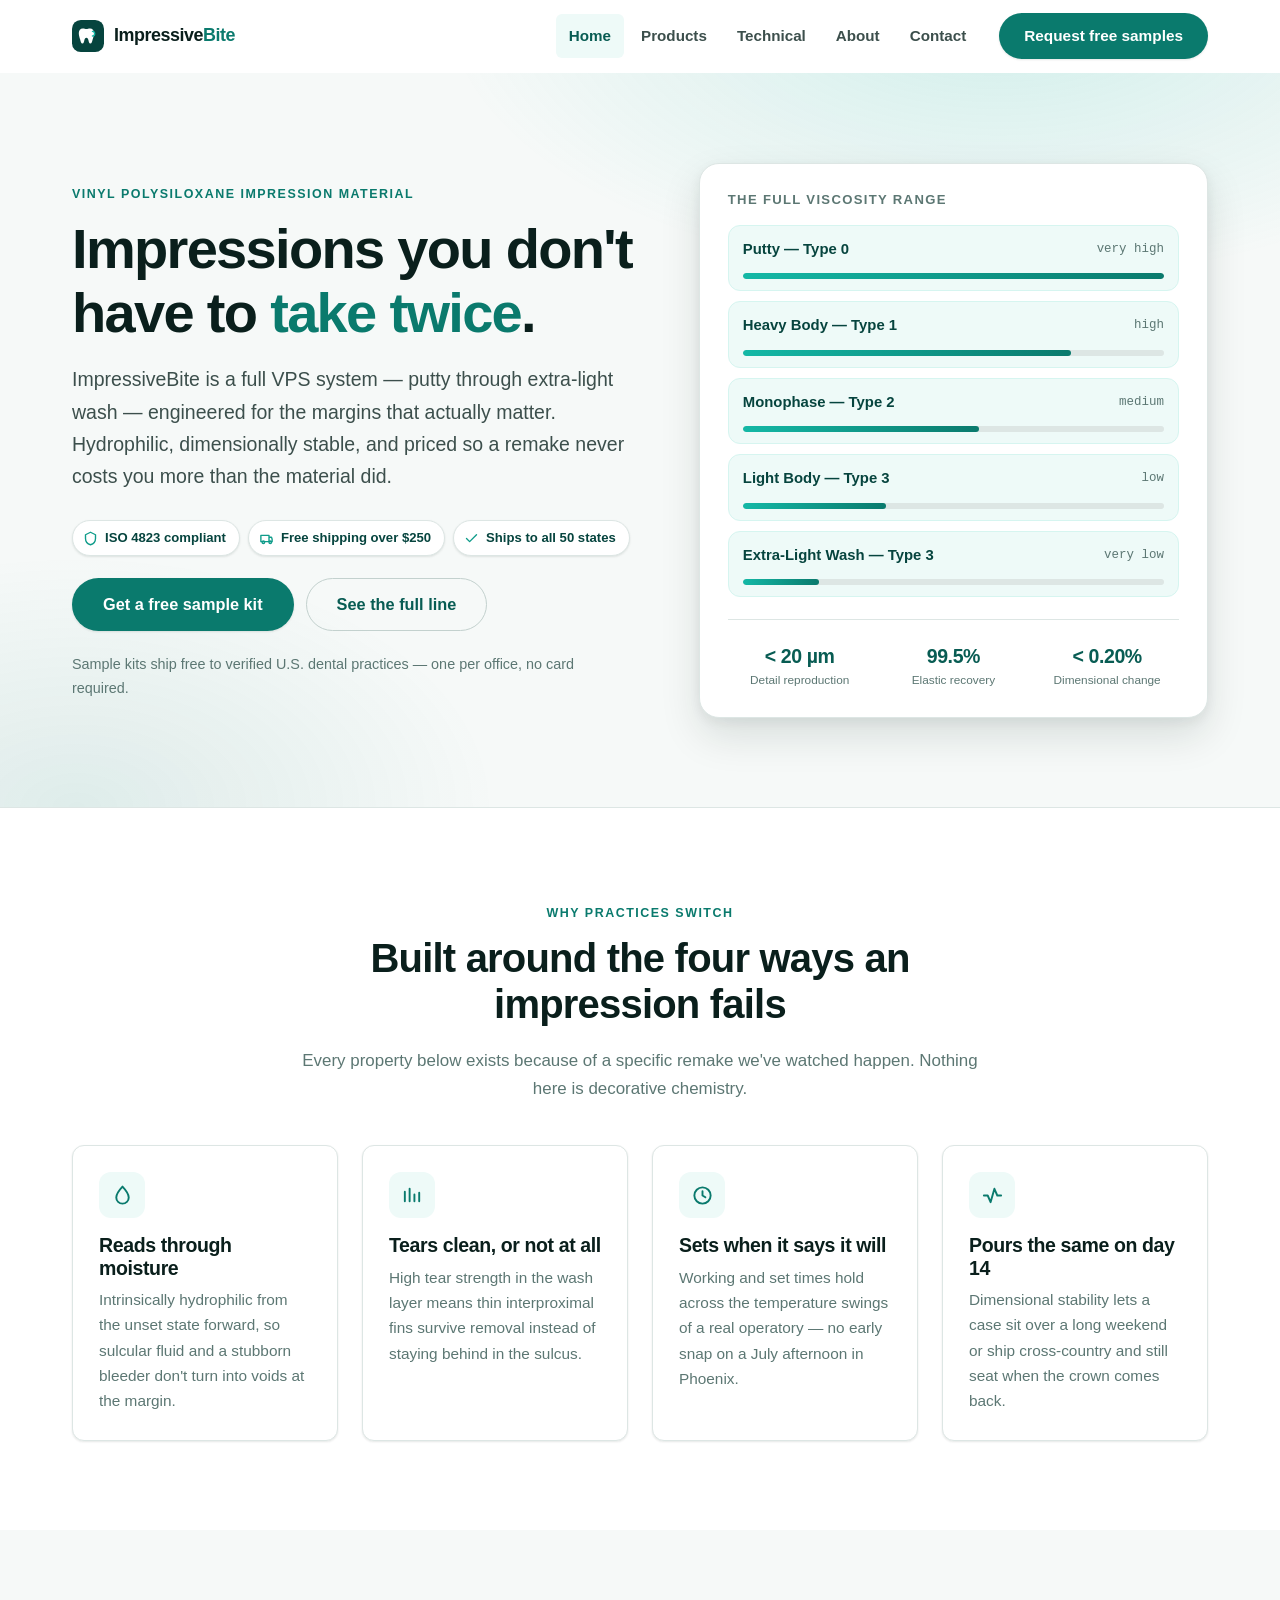
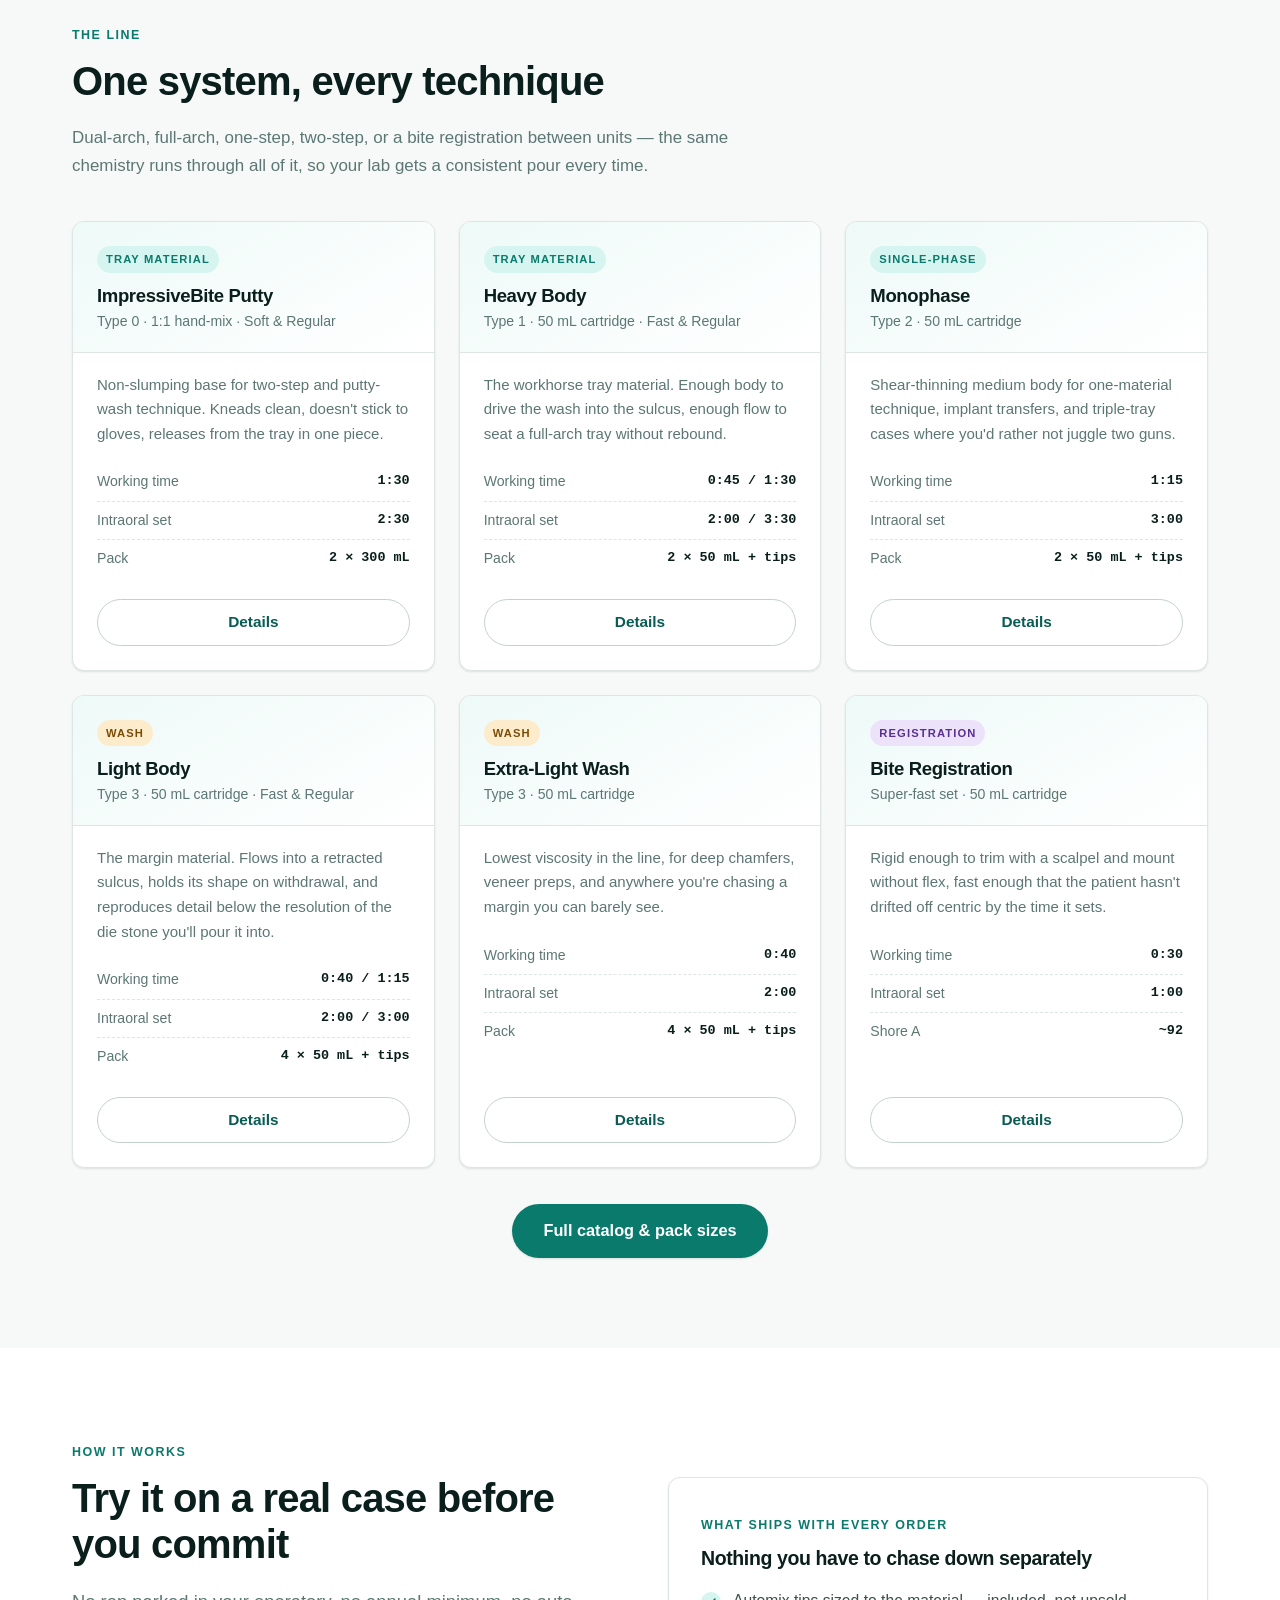
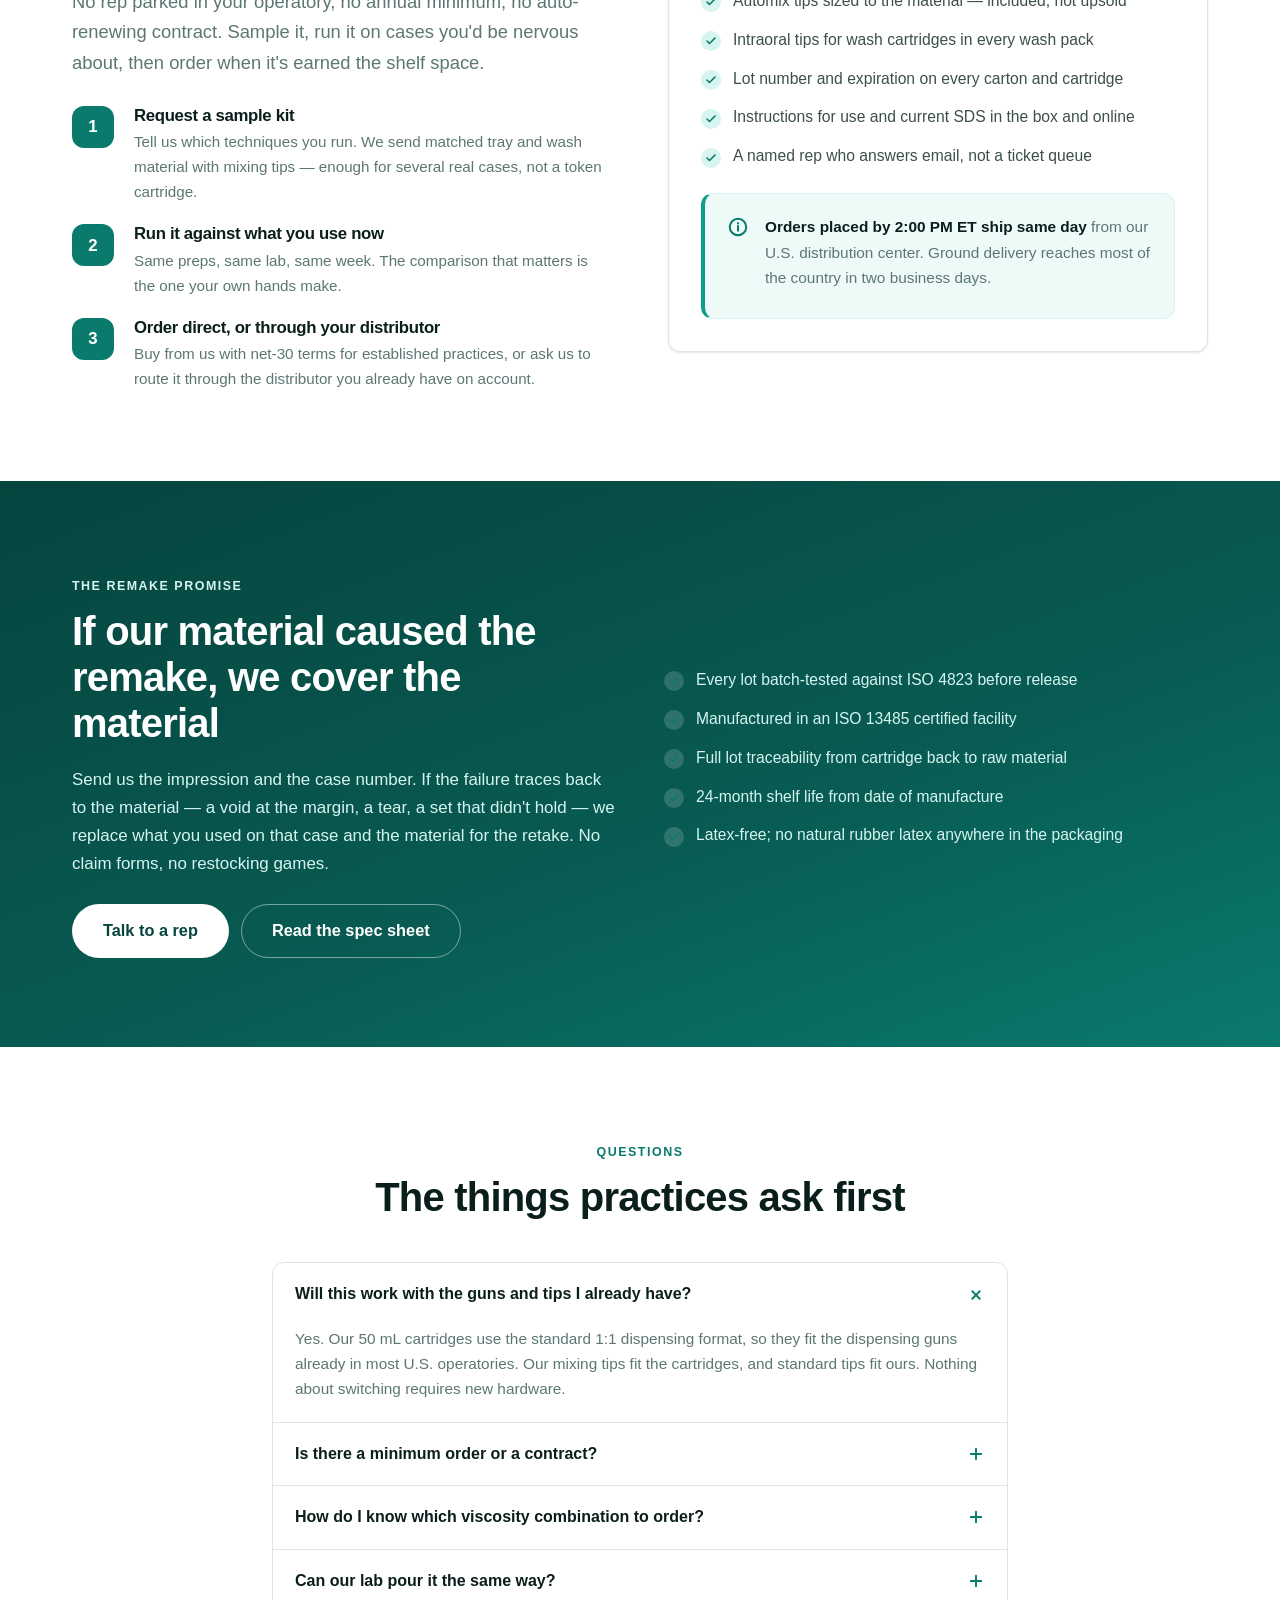
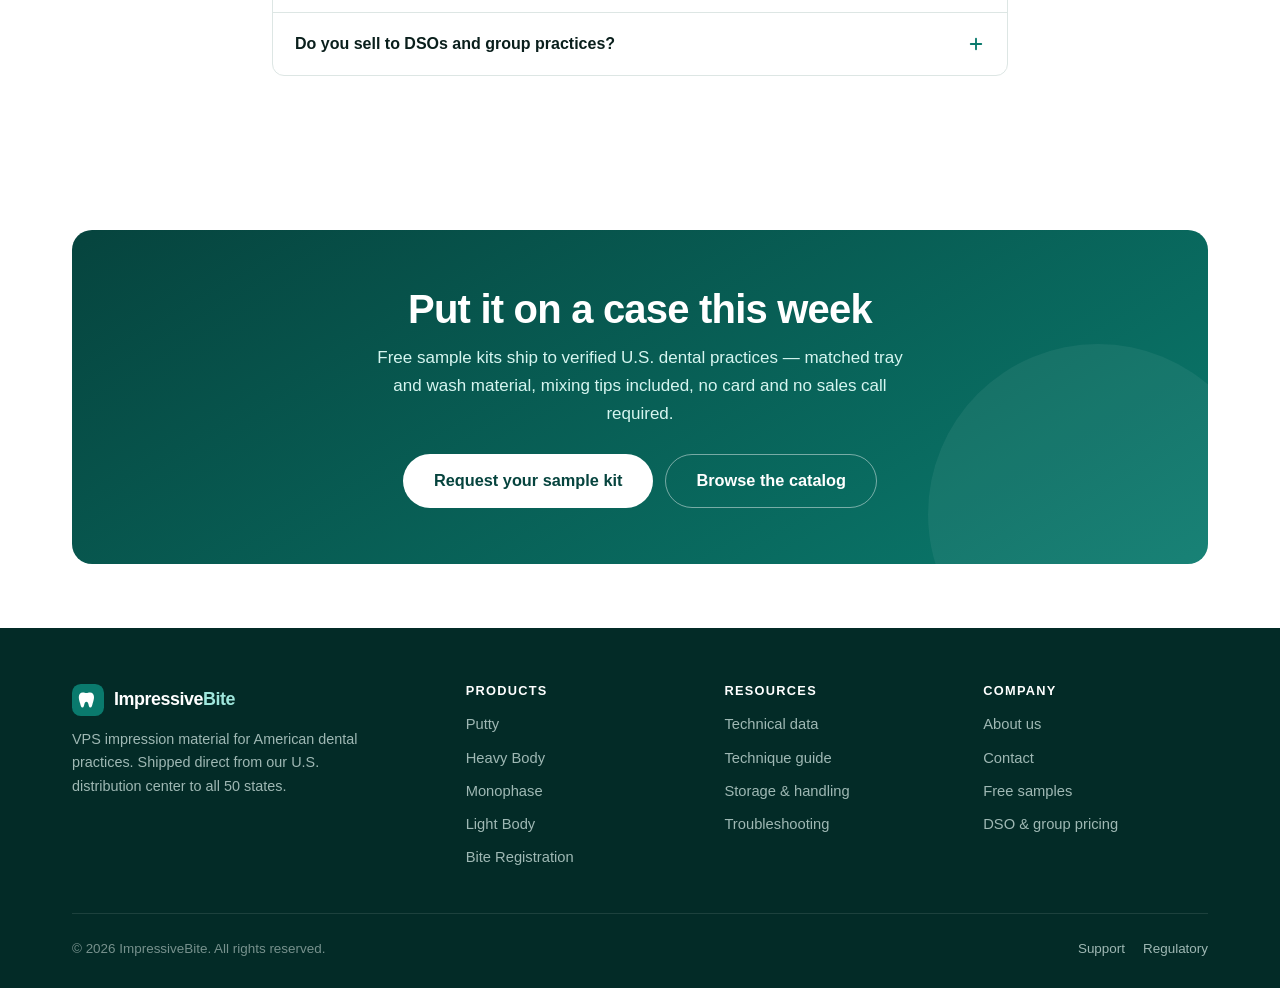
==== index.html @ f0dda269 "Build impressivebite.com marketing site Static, dependency-free site for a VPS dental impression mat" ====
<!DOCTYPE html>
<html lang="en">
<head>
<meta charset="utf-8">
<meta name="viewport" content="width=device-width, initial-scale=1">
<title>ImpressiveBite — VPS Impression Material for American Dental Practices</title>
<meta name="description" content="Vinyl polysiloxane impression material built for chairside reality: crisp margins, clean tears, predictable set times. Shipped direct to dental practices across all 50 states.">
<link rel="canonical" href="https://impressivebite.com/">
<meta property="og:type" content="website">
<meta property="og:title" content="ImpressiveBite — VPS Impression Material for American Dental Practices">
<meta property="og:description" content="Crisp margins, clean tears, predictable set times. VPS impression material shipped direct to practices across all 50 states.">
<meta property="og:url" content="https://impressivebite.com/">
<meta name="theme-color" content="#06443e">
<link rel="icon" href="assets/img/favicon.svg" type="image/svg+xml">
<script>document.documentElement.classList.add("js");</script>
<link rel="stylesheet" href="assets/css/site.css">
<script defer src="assets/js/site.js"></script>
</head>
<body>
<a class="skip-link" href="#main">Skip to content</a>

<header class="site-header">
  <div class="wrap">
    <a class="brand" href="index.html">
      <svg viewBox="0 0 40 40" aria-hidden="true" focusable="false">
        <rect width="40" height="40" rx="11" fill="#06443e"/>
        <path d="M13.4 10.5c-2.9 0-4.9 2.3-4.9 5.6 0 3 .8 5.3 1.7 8.2.7 2.3 1 5.2 2.9 5.2 1.7 0 1.9-2.4 2.4-4.4.4-1.6.9-2.9 2.5-2.9s2.1 1.3 2.5 2.9c.5 2 .7 4.4 2.4 4.4 1.9 0 2.2-2.9 2.9-5.2.9-2.9 1.7-5.2 1.7-8.2 0-3.3-2-5.6-4.9-5.6-2 0-3.2.9-4.6.9s-2.6-.9-4.6-.9z" fill="#fff"/>
        <path d="M25.5 14.2c1.6 0 2.9 1.3 2.9 2.9s-1.3 2.9-2.9 2.9" stroke="#14b8a6" stroke-width="1.6" fill="none" stroke-linecap="round"/>
      </svg>
      <span>Impressive<em>Bite</em></span>
    </a>

    <button class="nav-toggle" type="button" aria-expanded="false" aria-controls="primary-nav" aria-label="Toggle navigation">
      <svg class="icon-open" viewBox="0 0 24 24" fill="none" stroke="currentColor" stroke-width="2" stroke-linecap="round" aria-hidden="true"><path d="M4 7h16M4 12h16M4 17h16"/></svg>
      <svg class="icon-close" viewBox="0 0 24 24" fill="none" stroke="currentColor" stroke-width="2" stroke-linecap="round" aria-hidden="true"><path d="M6 6l12 12M18 6L6 18"/></svg>
    </button>

    <nav class="nav" id="primary-nav" aria-label="Primary">
      <a href="index.html" aria-current="page">Home</a>
      <a href="products.html">Products</a>
      <a href="technical.html">Technical</a>
      <a href="about.html">About</a>
      <a href="contact.html">Contact</a>
      <a class="btn btn--primary" href="contact.html">Request free samples</a>
    </nav>

    <a class="btn btn--primary header-cta" href="contact.html">Request free samples</a>
  </div>
</header>

<main id="main">

  <!-- ================= Hero ================= -->
  <section class="hero">
    <div class="wrap hero__grid">
      <div>
        <span class="eyebrow">Vinyl polysiloxane impression material</span>
        <h1>Impressions you don't have to <span class="accent">take twice</span>.</h1>
        <p class="hero__lede">
          ImpressiveBite is a full VPS system — putty through extra-light wash — engineered for
          the margins that actually matter. Hydrophilic, dimensionally stable, and priced so a
          remake never costs you more than the material did.
        </p>

        <div class="badge-row">
          <span class="badge">
            <svg viewBox="0 0 24 24" fill="none" stroke="currentColor" stroke-width="2.2" stroke-linecap="round" stroke-linejoin="round" aria-hidden="true"><path d="M12 2l8 4v6c0 5-3.4 8.7-8 10-4.6-1.3-8-5-8-10V6z"/></svg>
            ISO 4823 compliant
          </span>
          <span class="badge">
            <svg viewBox="0 0 24 24" fill="none" stroke="currentColor" stroke-width="2.2" stroke-linecap="round" stroke-linejoin="round" aria-hidden="true"><path d="M3 7h13v10H3zM16 10h4l1 3v4h-5z"/><circle cx="7" cy="18" r="2"/><circle cx="18" cy="18" r="2"/></svg>
            Free shipping over $250
          </span>
          <span class="badge">
            <svg viewBox="0 0 24 24" fill="none" stroke="currentColor" stroke-width="2.2" stroke-linecap="round" stroke-linejoin="round" aria-hidden="true"><path d="M20 6L9 17l-5-5"/></svg>
            Ships to all 50 states
          </span>
        </div>

        <div class="btn-row">
          <a class="btn btn--primary btn--lg" href="contact.html">Get a free sample kit</a>
          <a class="btn btn--ghost btn--lg" href="products.html">See the full line</a>
        </div>

        <p class="hero__note">
          Sample kits ship free to verified U.S. dental practices — one per office, no card required.
        </p>
      </div>

      <div class="hero__visual" aria-label="Viscosity range overview">
        <h4>The full viscosity range</h4>
        <div class="visc-scale">
          <div class="visc">
            <span class="visc__name">Putty — Type 0</span>
            <span class="visc__meta">very high</span>
            <span class="visc__bar"><i style="width:100%"></i></span>
          </div>
          <div class="visc">
            <span class="visc__name">Heavy Body — Type 1</span>
            <span class="visc__meta">high</span>
            <span class="visc__bar"><i style="width:78%"></i></span>
          </div>
          <div class="visc">
            <span class="visc__name">Monophase — Type 2</span>
            <span class="visc__meta">medium</span>
            <span class="visc__bar"><i style="width:56%"></i></span>
          </div>
          <div class="visc">
            <span class="visc__name">Light Body — Type 3</span>
            <span class="visc__meta">low</span>
            <span class="visc__bar"><i style="width:34%"></i></span>
          </div>
          <div class="visc">
            <span class="visc__name">Extra-Light Wash — Type 3</span>
            <span class="visc__meta">very low</span>
            <span class="visc__bar"><i style="width:18%"></i></span>
          </div>
        </div>

        <div class="hero-stats">
          <div><b>&lt; 20 µm</b><span>Detail reproduction</span></div>
          <div><b>99.5%</b><span>Elastic recovery</span></div>
          <div><b>&lt; 0.20%</b><span>Dimensional change</span></div>
        </div>
      </div>
    </div>
  </section>

  <!-- ================= Why ================= -->
  <section class="section">
    <div class="wrap">
      <div class="section-head section-head--center">
        <span class="eyebrow">Why practices switch</span>
        <h2>Built around the four ways an impression fails</h2>
        <p>Every property below exists because of a specific remake we've watched happen. Nothing here is decorative chemistry.</p>
      </div>

      <div class="grid grid--4">
        <article class="card card--hover reveal">
          <span class="icon-badge"><svg viewBox="0 0 24 24" fill="none" stroke="currentColor" stroke-width="2" stroke-linecap="round" stroke-linejoin="round" aria-hidden="true"><path d="M12 2.7S5.5 9.6 5.5 14a6.5 6.5 0 0013 0c0-4.4-6.5-11.3-6.5-11.3z"/></svg></span>
          <h3>Reads through moisture</h3>
          <p>Intrinsically hydrophilic from the unset state forward, so sulcular fluid and a stubborn bleeder don't turn into voids at the margin.</p>
        </article>

        <article class="card card--hover reveal">
          <span class="icon-badge"><svg viewBox="0 0 24 24" fill="none" stroke="currentColor" stroke-width="2" stroke-linecap="round" stroke-linejoin="round" aria-hidden="true"><path d="M4 18V8m5 10V5m5 13v-7m5 7V9"/></svg></span>
          <h3>Tears clean, or not at all</h3>
          <p>High tear strength in the wash layer means thin interproximal fins survive removal instead of staying behind in the sulcus.</p>
        </article>

        <article class="card card--hover reveal">
          <span class="icon-badge"><svg viewBox="0 0 24 24" fill="none" stroke="currentColor" stroke-width="2" stroke-linecap="round" stroke-linejoin="round" aria-hidden="true"><circle cx="12" cy="12" r="8.5"/><path d="M12 7.5V12l3 1.8"/></svg></span>
          <h3>Sets when it says it will</h3>
          <p>Working and set times hold across the temperature swings of a real operatory — no early snap on a July afternoon in Phoenix.</p>
        </article>

        <article class="card card--hover reveal">
          <span class="icon-badge"><svg viewBox="0 0 24 24" fill="none" stroke="currentColor" stroke-width="2" stroke-linecap="round" stroke-linejoin="round" aria-hidden="true"><path d="M3 12h4l3 7 4-14 3 7h4"/></svg></span>
          <h3>Pours the same on day 14</h3>
          <p>Dimensional stability lets a case sit over a long weekend or ship cross-country and still seat when the crown comes back.</p>
        </article>
      </div>
    </div>
  </section>

  <!-- ================= Products ================= -->
  <section class="section section--sand">
    <div class="wrap">
      <div class="section-head">
        <span class="eyebrow">The line</span>
        <h2>One system, every technique</h2>
        <p>Dual-arch, full-arch, one-step, two-step, or a bite registration between units — the same chemistry runs through all of it, so your lab gets a consistent pour every time.</p>
      </div>

      <div class="grid grid--3">
        <article class="product reveal">
          <div class="product__top">
            <span class="product__tag">Tray material</span>
            <h3>ImpressiveBite Putty</h3>
            <p class="product__sub">Type 0 · 1:1 hand-mix · Soft &amp; Regular</p>
          </div>
          <div class="product__body">
            <p>Non-slumping base for two-step and putty-wash technique. Kneads clean, doesn't stick to gloves, releases from the tray in one piece.</p>
            <ul class="spec-list">
              <li><span class="k">Working time</span><span class="v">1:30</span></li>
              <li><span class="k">Intraoral set</span><span class="v">2:30</span></li>
              <li><span class="k">Pack</span><span class="v">2 × 300 mL</span></li>
            </ul>
            <div class="product__foot">
              <a class="btn btn--ghost btn--wide" href="products.html#putty">Details</a>
            </div>
          </div>
        </article>

        <article class="product reveal">
          <div class="product__top">
            <span class="product__tag">Tray material</span>
            <h3>Heavy Body</h3>
            <p class="product__sub">Type 1 · 50 mL cartridge · Fast &amp; Regular</p>
          </div>
          <div class="product__body">
            <p>The workhorse tray material. Enough body to drive the wash into the sulcus, enough flow to seat a full-arch tray without rebound.</p>
            <ul class="spec-list">
              <li><span class="k">Working time</span><span class="v">0:45 / 1:30</span></li>
              <li><span class="k">Intraoral set</span><span class="v">2:00 / 3:30</span></li>
              <li><span class="k">Pack</span><span class="v">2 × 50 mL + tips</span></li>
            </ul>
            <div class="product__foot">
              <a class="btn btn--ghost btn--wide" href="products.html#heavy">Details</a>
            </div>
          </div>
        </article>

        <article class="product reveal">
          <div class="product__top">
            <span class="product__tag">Single-phase</span>
            <h3>Monophase</h3>
            <p class="product__sub">Type 2 · 50 mL cartridge</p>
          </div>
          <div class="product__body">
            <p>Shear-thinning medium body for one-material technique, implant transfers, and triple-tray cases where you'd rather not juggle two guns.</p>
            <ul class="spec-list">
              <li><span class="k">Working time</span><span class="v">1:15</span></li>
              <li><span class="k">Intraoral set</span><span class="v">3:00</span></li>
              <li><span class="k">Pack</span><span class="v">2 × 50 mL + tips</span></li>
            </ul>
            <div class="product__foot">
              <a class="btn btn--ghost btn--wide" href="products.html#monophase">Details</a>
            </div>
          </div>
        </article>

        <article class="product reveal">
          <div class="product__top">
            <span class="product__tag product__tag--wash">Wash</span>
            <h3>Light Body</h3>
            <p class="product__sub">Type 3 · 50 mL cartridge · Fast &amp; Regular</p>
          </div>
          <div class="product__body">
            <p>The margin material. Flows into a retracted sulcus, holds its shape on withdrawal, and reproduces detail below the resolution of the die stone you'll pour it into.</p>
            <ul class="spec-list">
              <li><span class="k">Working time</span><span class="v">0:40 / 1:15</span></li>
              <li><span class="k">Intraoral set</span><span class="v">2:00 / 3:00</span></li>
              <li><span class="k">Pack</span><span class="v">4 × 50 mL + tips</span></li>
            </ul>
            <div class="product__foot">
              <a class="btn btn--ghost btn--wide" href="products.html#light">Details</a>
            </div>
          </div>
        </article>

        <article class="product reveal">
          <div class="product__top">
            <span class="product__tag product__tag--wash">Wash</span>
            <h3>Extra-Light Wash</h3>
            <p class="product__sub">Type 3 · 50 mL cartridge</p>
          </div>
          <div class="product__body">
            <p>Lowest viscosity in the line, for deep chamfers, veneer preps, and anywhere you're chasing a margin you can barely see.</p>
            <ul class="spec-list">
              <li><span class="k">Working time</span><span class="v">0:40</span></li>
              <li><span class="k">Intraoral set</span><span class="v">2:00</span></li>
              <li><span class="k">Pack</span><span class="v">4 × 50 mL + tips</span></li>
            </ul>
            <div class="product__foot">
              <a class="btn btn--ghost btn--wide" href="products.html#extra-light">Details</a>
            </div>
          </div>
        </article>

        <article class="product reveal">
          <div class="product__top">
            <span class="product__tag product__tag--bite">Registration</span>
            <h3>Bite Registration</h3>
            <p class="product__sub">Super-fast set · 50 mL cartridge</p>
          </div>
          <div class="product__body">
            <p>Rigid enough to trim with a scalpel and mount without flex, fast enough that the patient hasn't drifted off centric by the time it sets.</p>
            <ul class="spec-list">
              <li><span class="k">Working time</span><span class="v">0:30</span></li>
              <li><span class="k">Intraoral set</span><span class="v">1:00</span></li>
              <li><span class="k">Shore A</span><span class="v">~92</span></li>
            </ul>
            <div class="product__foot">
              <a class="btn btn--ghost btn--wide" href="products.html#bite">Details</a>
            </div>
          </div>
        </article>
      </div>

      <div class="btn-row btn-row--center" style="margin-top:36px">
        <a class="btn btn--primary btn--lg" href="products.html">Full catalog &amp; pack sizes</a>
      </div>
    </div>
  </section>

  <!-- ================= How buying works ================= -->
  <section class="section">
    <div class="wrap">
      <div class="grid grid--2" style="gap:56px;align-items:center">
        <div>
          <span class="eyebrow">How it works</span>
          <h2>Try it on a real case before you commit</h2>
          <p class="lede">No rep parked in your operatory, no annual minimum, no auto-renewing contract. Sample it, run it on cases you'd be nervous about, then order when it's earned the shelf space.</p>

          <div class="steps" style="margin-top:28px">
            <div class="step">
              <h3>Request a sample kit</h3>
              <p>Tell us which techniques you run. We send matched tray and wash material with mixing tips — enough for several real cases, not a token cartridge.</p>
            </div>
            <div class="step">
              <h3>Run it against what you use now</h3>
              <p>Same preps, same lab, same week. The comparison that matters is the one your own hands make.</p>
            </div>
            <div class="step">
              <h3>Order direct, or through your distributor</h3>
              <p>Buy from us with net-30 terms for established practices, or ask us to route it through the distributor you already have on account.</p>
            </div>
          </div>
        </div>

        <div class="card" style="padding:32px">
          <span class="eyebrow">What ships with every order</span>
          <h3 style="margin-bottom:18px">Nothing you have to chase down separately</h3>
          <ul class="checks">
            <li>Automix tips sized to the material — included, not upsold</li>
            <li>Intraoral tips for wash cartridges in every wash pack</li>
            <li>Lot number and expiration on every carton and cartridge</li>
            <li>Instructions for use and current SDS in the box and online</li>
            <li>A named rep who answers email, not a ticket queue</li>
          </ul>
          <div class="callout callout--info" style="margin-top:24px">
            <svg viewBox="0 0 24 24" fill="none" stroke="currentColor" stroke-width="2.2" stroke-linecap="round" aria-hidden="true"><circle cx="12" cy="12" r="9"/><path d="M12 11v5M12 7.6v.6"/></svg>
            <p><strong>Orders placed by 2:00 PM ET ship same day</strong> from our U.S. distribution center. Ground delivery reaches most of the country in two business days.</p>
          </div>
        </div>
      </div>
    </div>
  </section>

  <!-- ================= Guarantee ================= -->
  <section class="section section--teal">
    <div class="wrap">
      <div class="grid grid--2" style="gap:48px;align-items:center">
        <div>
          <span class="eyebrow">The remake promise</span>
          <h2>If our material caused the remake, we cover the material</h2>
          <p style="color:var(--teal-100);font-size:1.06rem">
            Send us the impression and the case number. If the failure traces back to the material —
            a void at the margin, a tear, a set that didn't hold — we replace what you used on that
            case and the material for the retake. No claim forms, no restocking games.
          </p>
          <div class="btn-row" style="margin-top:26px">
            <a class="btn btn--light btn--lg" href="contact.html">Talk to a rep</a>
            <a class="btn btn--outline-light btn--lg" href="technical.html">Read the spec sheet</a>
          </div>
        </div>
        <ul class="checks" style="font-size:1rem">
          <li>Every lot batch-tested against ISO 4823 before release</li>
          <li>Manufactured in an ISO 13485 certified facility</li>
          <li>Full lot traceability from cartridge back to raw material</li>
          <li>24-month shelf life from date of manufacture</li>
          <li>Latex-free; no natural rubber latex anywhere in the packaging</li>
        </ul>
      </div>
    </div>
  </section>

  <!-- ================= FAQ ================= -->
  <section class="section">
    <div class="wrap wrap--narrow">
      <div class="section-head section-head--center">
        <span class="eyebrow">Questions</span>
        <h2>The things practices ask first</h2>
      </div>

      <div class="faq">
        <details open>
          <summary>Will this work with the guns and tips I already have?</summary>
          <div class="faq__body">
            <p>Yes. Our 50 mL cartridges use the standard 1:1 dispensing format, so they fit the dispensing guns already in most U.S. operatories. Our mixing tips fit the cartridges, and standard tips fit ours. Nothing about switching requires new hardware.</p>
          </div>
        </details>
        <details>
          <summary>Is there a minimum order or a contract?</summary>
          <div class="faq__body">
            <p>No minimum and no contract. Order a single pack if that's what you need. Free ground shipping kicks in at $250, and established practices can request net-30 terms at checkout or through a rep.</p>
          </div>
        </details>
        <details>
          <summary>How do I know which viscosity combination to order?</summary>
          <div class="faq__body">
            <p>It depends on technique. One-step dual-arch usually pairs Heavy Body with Light Body. Two-step putty-wash pairs Putty with Extra-Light Wash. Single-material and implant cases often run Monophase alone. The <a href="technical.html#technique">technique guide</a> maps each combination, or tell us what you do and we'll match it.</p>
          </div>
        </details>
        <details>
          <summary>Can our lab pour it the same way?</summary>
          <div class="faq__body">
            <p>Yes — it's a standard addition-cure silicone. Labs pour it with the same stone and the same timing they use for any VPS. Wait 30 minutes after removal before the first pour, and the impression stays pourable for up to two weeks.</p>
          </div>
        </details>
        <details>
          <summary>Do you sell to DSOs and group practices?</summary>
          <div class="faq__body">
            <p>We do. Multi-location groups get volume pricing, consolidated invoicing, and per-location shipping. Mention your location count on the contact form and we'll put together a quote.</p>
          </div>
        </details>
      </div>
    </div>
  </section>

  <!-- ================= CTA ================= -->
  <section class="section section--tight">
    <div class="wrap">
      <div class="cta-banner">
        <h2>Put it on a case this week</h2>
        <p>Free sample kits ship to verified U.S. dental practices — matched tray and wash material, mixing tips included, no card and no sales call required.</p>
        <div class="btn-row btn-row--center">
          <a class="btn btn--light btn--lg" href="contact.html">Request your sample kit</a>
          <a class="btn btn--outline-light btn--lg" href="products.html">Browse the catalog</a>
        </div>
      </div>
    </div>
  </section>

</main>

<footer class="site-footer">
  <div class="wrap">
    <div class="footer-grid">
      <div>
        <a class="brand" href="index.html">
          <svg viewBox="0 0 40 40" aria-hidden="true" focusable="false">
            <rect width="40" height="40" rx="11" fill="#0a7a6d"/>
            <path d="M13.4 10.5c-2.9 0-4.9 2.3-4.9 5.6 0 3 .8 5.3 1.7 8.2.7 2.3 1 5.2 2.9 5.2 1.7 0 1.9-2.4 2.4-4.4.4-1.6.9-2.9 2.5-2.9s2.1 1.3 2.5 2.9c.5 2 .7 4.4 2.4 4.4 1.9 0 2.2-2.9 2.9-5.2.9-2.9 1.7-5.2 1.7-8.2 0-3.3-2-5.6-4.9-5.6-2 0-3.2.9-4.6.9s-2.6-.9-4.6-.9z" fill="#fff"/>
          </svg>
          <span>Impressive<em style="color:#9fe7dc">Bite</em></span>
        </a>
        <p>VPS impression material for American dental practices. Shipped direct from our U.S. distribution center to all 50 states.</p>
      </div>

      <div>
        <h4>Products</h4>
        <ul>
          <li><a href="products.html#putty">Putty</a></li>
          <li><a href="products.html#heavy">Heavy Body</a></li>
          <li><a href="products.html#monophase">Monophase</a></li>
          <li><a href="products.html#light">Light Body</a></li>
          <li><a href="products.html#bite">Bite Registration</a></li>
        </ul>
      </div>

      <div>
        <h4>Resources</h4>
        <ul>
          <li><a href="technical.html">Technical data</a></li>
          <li><a href="technical.html#technique">Technique guide</a></li>
          <li><a href="technical.html#storage">Storage &amp; handling</a></li>
          <li><a href="technical.html#faq">Troubleshooting</a></li>
        </ul>
      </div>

      <div>
        <h4>Company</h4>
        <ul>
          <li><a href="about.html">About us</a></li>
          <li><a href="contact.html">Contact</a></li>
          <li><a href="contact.html#samples">Free samples</a></li>
          <li><a href="contact.html#dso">DSO &amp; group pricing</a></li>
        </ul>
      </div>
    </div>

    <div class="footer-bottom">
      <span>&copy; <span data-year>2026</span> ImpressiveBite. All rights reserved.</span>
      <nav aria-label="Legal">
        <a href="contact.html">Support</a>
        <a href="technical.html#regulatory">Regulatory</a>
      </nav>
    </div>
  </div>
</footer>

</body>
</html>
---- assets/css/site.css ----
/* ==========================================================================
   ImpressiveBite — design system
   Single stylesheet, no build step, no external dependencies.
   ========================================================================== */

/* --- Tokens --------------------------------------------------------------- */

:root {
  /* Brand */
  --teal-950: #032b27;
  --teal-900: #06443e;
  --teal-800: #085c53;
  --teal-700: #0a7a6d;
  --teal-600: #0f9c8a;
  --teal-500: #14b8a6;
  --teal-200: #9fe7dc;
  --teal-100: #d6f5f0;
  --teal-50:  #eefaf8;

  /* Neutrals */
  --ink:      #0a1f1c;
  --slate-700:#3c4f4c;
  --slate-500:#5c7773; /* AA on both white (4.84:1) and --sand (4.57:1) */
  --slate-300:#c3d1ce;
  --slate-200:#dde6e4;
  --slate-100:#eef3f2;
  --sand:     #f6f9f8;
  --white:    #ffffff;

  /* Accents */
  --amber:    #d98324;
  --amber-50: #fdf3e6;
  --rose:     #b4413c;

  /* Type */
  --font-sans: "Inter", -apple-system, BlinkMacSystemFont, "Segoe UI", Roboto,
               "Helvetica Neue", Arial, sans-serif;
  --font-mono: ui-monospace, SFMono-Regular, "SF Mono", Menlo, Consolas, monospace;

  /* Space + shape */
  --wrap: 1180px;
  --radius-sm: 6px;
  --radius: 12px;
  --radius-lg: 20px;
  --shadow-sm: 0 1px 2px rgba(10, 31, 28, .06), 0 1px 3px rgba(10, 31, 28, .05);
  --shadow:    0 4px 12px rgba(10, 31, 28, .07), 0 2px 4px rgba(10, 31, 28, .04);
  --shadow-lg: 0 18px 40px rgba(10, 31, 28, .12), 0 4px 12px rgba(10, 31, 28, .06);
  --header-h: 72px;
}

/* --- Reset ---------------------------------------------------------------- */

*, *::before, *::after { box-sizing: border-box; }

html {
  scroll-behavior: smooth;
  scroll-padding-top: calc(var(--header-h) + 16px);
  -webkit-text-size-adjust: 100%;
}

body {
  margin: 0;
  font-family: var(--font-sans);
  font-size: 17px;
  line-height: 1.65;
  color: var(--slate-700);
  background: var(--white);
  -webkit-font-smoothing: antialiased;
}

h1, h2, h3, h4 {
  margin: 0 0 .5em;
  color: var(--ink);
  line-height: 1.15;
  letter-spacing: -.02em;
  font-weight: 700;
}

h1 { font-size: clamp(2.1rem, 1.4rem + 3vw, 3.5rem); letter-spacing: -.03em; }
h2 { font-size: clamp(1.7rem, 1.2rem + 2vw, 2.5rem); }
h3 { font-size: 1.22rem; }
h4 { font-size: 1.02rem; }

p { margin: 0 0 1.1em; }
p:last-child { margin-bottom: 0; }

a { color: var(--teal-700); text-decoration-thickness: 1px; text-underline-offset: 2px; }
a:hover { color: var(--teal-800); }

img, svg { max-width: 100%; display: block; }
ul, ol { margin: 0 0 1.1em; padding-left: 1.2em; }
li { margin-bottom: .4em; }
strong { color: var(--ink); font-weight: 650; }
small { font-size: .84rem; }

:focus-visible {
  outline: 3px solid var(--teal-500);
  outline-offset: 2px;
  border-radius: 3px;
}

/* --- Layout helpers ------------------------------------------------------- */

.wrap {
  width: 100%;
  max-width: var(--wrap);
  margin-inline: auto;
  padding-inline: 22px;
}
.wrap--narrow { max-width: 780px; }

.section { padding: clamp(56px, 7vw, 96px) 0; }
.section--tight { padding: clamp(40px, 5vw, 64px) 0; }
.section--sand { background: var(--sand); }
.section--teal {
  background: linear-gradient(160deg, var(--teal-900), var(--teal-800) 60%, var(--teal-700));
  color: var(--teal-100);
}
.section--teal h2, .section--teal h3 { color: var(--white); }

.section-head { max-width: 680px; margin-bottom: 42px; }
.section-head--center { margin-inline: auto; text-align: center; }
.section-head p { font-size: 1.06rem; color: var(--slate-500); margin-bottom: 0; }
/* teal-100 not teal-200 here: teal-200 is only 3.72:1 on the lightest stop of
   the teal gradient, which fails AA for body-size text. */
.section--teal .section-head p { color: var(--teal-100); }

.eyebrow {
  display: inline-block;
  font-size: .78rem;
  font-weight: 700;
  letter-spacing: .12em;
  text-transform: uppercase;
  color: var(--teal-700);
  margin-bottom: 12px;
}
.section--teal .eyebrow { color: var(--teal-100); }

.grid { display: grid; gap: 24px; }
.grid--2 { grid-template-columns: repeat(auto-fit, minmax(280px, 1fr)); }
.grid--3 { grid-template-columns: repeat(auto-fit, minmax(270px, 1fr)); }
.grid--4 { grid-template-columns: repeat(auto-fit, minmax(215px, 1fr)); }

.lede { font-size: 1.15rem; color: var(--slate-500); }
.center { text-align: center; }
.stack > * + * { margin-top: 14px; }

.sr-only {
  position: absolute;
  width: 1px;
  height: 1px;
  padding: 0;
  margin: -1px;
  overflow: hidden;
  clip: rect(0 0 0 0);
  white-space: nowrap;
  border: 0;
}

.skip-link {
  position: absolute;
  left: -9999px;
  top: 0;
  background: var(--teal-900);
  color: #fff;
  padding: 12px 20px;
  z-index: 200;
  border-radius: 0 0 var(--radius-sm) 0;
}
.skip-link:focus { left: 0; color: #fff; }

/* --- Buttons -------------------------------------------------------------- */

.btn {
  display: inline-flex;
  align-items: center;
  justify-content: center;
  gap: 9px;
  padding: 13px 24px;
  border: 1px solid transparent;
  border-radius: 999px;
  font: inherit;
  font-size: .96rem;
  font-weight: 650;
  line-height: 1.2;
  text-decoration: none;
  cursor: pointer;
  transition: background-color .18s ease, color .18s ease,
              border-color .18s ease, transform .18s ease, box-shadow .18s ease;
}
.btn:hover { transform: translateY(-1px); }
.btn:active { transform: translateY(0); }

.btn--primary { background: var(--teal-700); color: #fff; box-shadow: var(--shadow-sm); }
.btn--primary:hover { background: var(--teal-800); color: #fff; box-shadow: var(--shadow); }

.btn--ghost {
  background: transparent;
  color: var(--teal-800);
  border-color: var(--slate-300);
}
.btn--ghost:hover { background: var(--teal-50); border-color: var(--teal-200); color: var(--teal-900); }

.btn--light { background: #fff; color: var(--teal-900); }
.btn--light:hover { background: var(--teal-50); color: var(--teal-900); }

.btn--outline-light { background: transparent; color: #fff; border-color: rgba(255,255,255,.45); }
.btn--outline-light:hover { background: rgba(255,255,255,.12); color: #fff; }

.btn--wide { width: 100%; }
.btn--lg { padding: 16px 30px; font-size: 1.02rem; }

.btn-row { display: flex; flex-wrap: wrap; gap: 12px; }
.btn-row--center { justify-content: center; }

/* --- Header --------------------------------------------------------------- */

.site-header {
  position: sticky;
  top: 0;
  z-index: 100;
  background: rgba(255, 255, 255, .92);
  backdrop-filter: saturate(180%) blur(12px);
  border-bottom: 1px solid transparent;
  transition: border-color .2s ease, box-shadow .2s ease;
}
.site-header.is-stuck {
  border-bottom-color: var(--slate-200);
  box-shadow: 0 1px 12px rgba(10, 31, 28, .05);
}

.site-header .wrap {
  display: flex;
  align-items: center;
  gap: 20px;
  height: var(--header-h);
}

.brand {
  display: inline-flex;
  align-items: center;
  gap: 10px;
  text-decoration: none;
  color: var(--ink);
  font-weight: 750;
  font-size: 1.12rem;
  letter-spacing: -.025em;
  margin-right: auto;
  white-space: nowrap;
}
.brand:hover { color: var(--teal-800); }
.brand svg { width: 32px; height: 32px; flex: none; }
.brand span em { font-style: normal; color: var(--teal-700); }

.nav { display: flex; align-items: center; gap: 4px; }
/* :not(.btn) keeps these off the CTA — `.nav a` would otherwise outrank
   `.btn--primary` and paint the button label slate instead of white. */
.nav a:not(.btn) {
  padding: 9px 13px;
  border-radius: var(--radius-sm);
  font-size: .95rem;
  font-weight: 550;
  color: var(--slate-700);
  text-decoration: none;
}
.nav a:not(.btn):hover { background: var(--slate-100); color: var(--ink); }
.nav a[aria-current="page"] { color: var(--teal-800); background: var(--teal-50); }

/* The nav carries its own CTA for the mobile menu; on desktop the standalone
   .header-cta is the one that shows, so hide the duplicate. */
.nav > .btn { display: none; }
.header-cta { display: inline-flex; }

.nav-toggle {
  display: none;
  width: 44px;
  height: 44px;
  align-items: center;
  justify-content: center;
  background: transparent;
  border: 1px solid var(--slate-200);
  border-radius: var(--radius-sm);
  cursor: pointer;
  color: var(--ink);
}
.nav-toggle svg { width: 22px; height: 22px; }
.nav-toggle .icon-close { display: none; }
.nav-toggle[aria-expanded="true"] .icon-open { display: none; }
.nav-toggle[aria-expanded="true"] .icon-close { display: block; }

@media (max-width: 900px) {
  .nav {
    position: fixed;
    inset: var(--header-h) 0 auto 0;
    flex-direction: column;
    align-items: stretch;
    gap: 2px;
    padding: 14px 22px 22px;
    background: #fff;
    border-bottom: 1px solid var(--slate-200);
    box-shadow: var(--shadow-lg);
    transform: translateY(-8px);
    opacity: 0;
    visibility: hidden;
    transition: opacity .18s ease, transform .18s ease, visibility .18s;
  }
  .nav.is-open { opacity: 1; visibility: visible; transform: translateY(0); }
  .nav a:not(.btn) { padding: 13px 12px; font-size: 1.02rem; }
  .nav > .btn { display: inline-flex; margin-top: 10px; }
  .header-cta { display: none; }
  .nav-toggle { display: inline-flex; }
}

/* --- Hero ----------------------------------------------------------------- */

.hero {
  position: relative;
  overflow: hidden;
  background:
    radial-gradient(900px 460px at 78% -10%, rgba(20, 184, 166, .17), transparent 62%),
    radial-gradient(700px 420px at 6% 100%, rgba(10, 122, 109, .10), transparent 60%),
    var(--sand);
  padding: clamp(52px, 7vw, 92px) 0 clamp(56px, 7vw, 96px);
  border-bottom: 1px solid var(--slate-200);
}

.hero__grid {
  display: grid;
  grid-template-columns: 1.05fr .95fr;
  gap: clamp(32px, 5vw, 64px);
  align-items: center;
}
@media (max-width: 940px) {
  .hero__grid { grid-template-columns: 1fr; }
}

.hero h1 { margin-bottom: 18px; }
.hero h1 .accent { color: var(--teal-700); }
.hero__lede { font-size: clamp(1.05rem, .98rem + .4vw, 1.22rem); max-width: 56ch; margin-bottom: 28px; }

.badge-row { display: flex; flex-wrap: wrap; gap: 8px; margin-bottom: 22px; }
.badge {
  display: inline-flex;
  align-items: center;
  gap: 7px;
  padding: 6px 13px 6px 10px;
  background: #fff;
  border: 1px solid var(--slate-200);
  border-radius: 999px;
  font-size: .82rem;
  font-weight: 600;
  color: var(--teal-900);
  box-shadow: var(--shadow-sm);
}
.badge svg { width: 15px; height: 15px; color: var(--teal-600); flex: none; }

.hero__note { margin-top: 22px; font-size: .9rem; color: var(--slate-500); }

/* Hero visual: stylized syringe + viscosity swatches */
.hero__visual {
  position: relative;
  background: #fff;
  border: 1px solid var(--slate-200);
  border-radius: var(--radius-lg);
  padding: 28px;
  box-shadow: var(--shadow-lg);
}
.hero__visual h4 { font-size: .82rem; text-transform: uppercase; letter-spacing: .1em; color: var(--slate-500); margin-bottom: 18px; }

.visc-scale { display: grid; gap: 10px; margin-bottom: 22px; }
.visc {
  display: grid;
  grid-template-columns: 1fr auto;
  align-items: center;
  gap: 12px;
  padding: 11px 14px;
  border-radius: var(--radius);
  background: var(--teal-50);
  border: 1px solid var(--teal-100);
}
.visc__name { font-weight: 650; color: var(--teal-900); font-size: .93rem; }
.visc__meta { font-size: .78rem; color: var(--slate-500); font-family: var(--font-mono); }
.visc__bar { grid-column: 1 / -1; height: 6px; border-radius: 999px; background: var(--slate-200); overflow: hidden; }
.visc__bar i { display: block; height: 100%; border-radius: 999px; background: linear-gradient(90deg, var(--teal-500), var(--teal-700)); }

.hero-stats {
  display: grid;
  grid-template-columns: repeat(3, 1fr);
  gap: 10px;
  padding-top: 20px;
  border-top: 1px solid var(--slate-200);
}
.hero-stats div { text-align: center; }
.hero-stats b { display: block; font-size: 1.22rem; color: var(--teal-800); letter-spacing: -.02em; }
.hero-stats span { font-size: .74rem; color: var(--slate-500); line-height: 1.35; display: block; }

/* --- Cards ---------------------------------------------------------------- */

.card {
  background: #fff;
  border: 1px solid var(--slate-200);
  border-radius: var(--radius);
  padding: 26px;
  box-shadow: var(--shadow-sm);
  transition: transform .2s ease, box-shadow .2s ease, border-color .2s ease;
}
.card--hover:hover { transform: translateY(-3px); box-shadow: var(--shadow); border-color: var(--teal-200); }
.card h3 { margin-bottom: 8px; }
.card p { color: var(--slate-500); font-size: .96rem; }

.icon-badge {
  display: inline-flex;
  align-items: center;
  justify-content: center;
  width: 46px;
  height: 46px;
  border-radius: 12px;
  background: var(--teal-50);
  color: var(--teal-700);
  margin-bottom: 16px;
}
.icon-badge svg { width: 23px; height: 23px; }

/* --- Product cards -------------------------------------------------------- */

.product {
  display: flex;
  flex-direction: column;
  background: #fff;
  border: 1px solid var(--slate-200);
  border-radius: var(--radius);
  overflow: hidden;
  box-shadow: var(--shadow-sm);
  transition: transform .2s ease, box-shadow .2s ease, border-color .2s ease;
}
.product:hover { transform: translateY(-3px); box-shadow: var(--shadow); border-color: var(--teal-200); }

.product__top {
  padding: 22px 24px 18px;
  background: linear-gradient(150deg, var(--teal-50), #fff);
  border-bottom: 1px solid var(--slate-200);
}
.product__tag {
  display: inline-block;
  font-size: .7rem;
  font-weight: 750;
  letter-spacing: .1em;
  text-transform: uppercase;
  color: var(--teal-700);
  background: var(--teal-100);
  padding: 4px 9px;
  border-radius: 999px;
  margin-bottom: 12px;
}
.product__tag--wash { color: #7a4b06; background: #fdeccb; }
.product__tag--bite { color: #5a2f8f; background: #ece3fb; }
.product h3 { font-size: 1.16rem; margin-bottom: 4px; }
.product__sub { font-size: .88rem; color: var(--slate-500); margin: 0; }

.product__body { padding: 20px 24px 24px; display: flex; flex-direction: column; flex: 1; }
.product__body p { font-size: .94rem; color: var(--slate-500); }

.spec-list { list-style: none; padding: 0; margin: 0 0 18px; font-size: .88rem; }
.spec-list li {
  display: flex;
  justify-content: space-between;
  gap: 14px;
  padding: 7px 0;
  border-bottom: 1px dashed var(--slate-200);
  margin: 0;
}
.spec-list li:last-child { border-bottom: 0; }
.spec-list dt, .spec-list .k { color: var(--slate-500); }
.spec-list .v { font-weight: 650; color: var(--ink); font-family: var(--font-mono); font-size: .84rem; text-align: right; }

.product__foot { margin-top: auto; padding-top: 4px; }

/* --- Feature list --------------------------------------------------------- */

.checks { list-style: none; padding: 0; margin: 0; }
.checks li {
  position: relative;
  padding-left: 32px;
  margin-bottom: 13px;
  font-size: .98rem;
}
.checks li::before {
  content: "";
  position: absolute;
  left: 0;
  top: .28em;
  width: 20px;
  height: 20px;
  border-radius: 999px;
  background: var(--teal-100) url("data:image/svg+xml,%3Csvg xmlns='http://www.w3.org/2000/svg' viewBox='0 0 24 24' fill='none' stroke='%230a7a6d' stroke-width='3.2' stroke-linecap='round' stroke-linejoin='round'%3E%3Cpolyline points='20 6 9 17 4 12'/%3E%3C/svg%3E") center / 12px 12px no-repeat;
}
.section--teal .checks li::before { background-color: rgba(255,255,255,.16); }
.section--teal .checks li { color: var(--teal-100); }

/* --- Steps ---------------------------------------------------------------- */

.steps { counter-reset: step; display: grid; gap: 20px; }
.step { position: relative; padding-left: 62px; }
.step::before {
  counter-increment: step;
  content: counter(step);
  position: absolute;
  left: 0;
  top: 0;
  width: 42px;
  height: 42px;
  display: grid;
  place-items: center;
  border-radius: 12px;
  background: var(--teal-700);
  color: #fff;
  font-weight: 750;
  font-size: 1.05rem;
}
.step h3 { font-size: 1.05rem; margin-bottom: 4px; }
.step p { font-size: .95rem; color: var(--slate-500); margin: 0; }

/* --- Tables --------------------------------------------------------------- */

.table-scroll {
  overflow-x: auto;
  border: 1px solid var(--slate-200);
  border-radius: var(--radius);
  background: #fff;
  -webkit-overflow-scrolling: touch;
}
table { width: 100%; border-collapse: collapse; font-size: .92rem; min-width: 660px; }
thead th {
  background: var(--teal-900);
  color: #fff;
  text-align: left;
  font-weight: 650;
  font-size: .82rem;
  letter-spacing: .04em;
  text-transform: uppercase;
  padding: 13px 16px;
  white-space: nowrap;
}
tbody td, tbody th {
  padding: 13px 16px;
  border-top: 1px solid var(--slate-200);
  vertical-align: top;
  text-align: left;
}
tbody th { font-weight: 650; color: var(--ink); white-space: nowrap; }
tbody tr:nth-child(even) { background: var(--sand); }
td.num { font-family: var(--font-mono); font-size: .86rem; white-space: nowrap; }

.table-note { font-size: .86rem; color: var(--slate-500); margin-top: 12px; }

/* --- Callout -------------------------------------------------------------- */

.callout {
  display: flex;
  gap: 16px;
  padding: 20px 22px;
  background: var(--amber-50);
  border: 1px solid #f2ddba;
  border-left: 4px solid var(--amber);
  border-radius: var(--radius);
  font-size: .95rem;
}
.callout svg { width: 22px; height: 22px; color: var(--amber); flex: none; margin-top: 2px; }
.callout--info { background: var(--teal-50); border-color: var(--teal-100); border-left-color: var(--teal-600); }
.callout--info svg { color: var(--teal-700); }
.callout p { margin-bottom: .5em; }

/* --- Banner CTA ----------------------------------------------------------- */

.cta-banner {
  position: relative;
  overflow: hidden;
  background: linear-gradient(150deg, var(--teal-900), var(--teal-700));
  border-radius: var(--radius-lg);
  padding: clamp(34px, 5vw, 56px);
  color: var(--teal-100);
  text-align: center;
}
.cta-banner::after {
  content: "";
  position: absolute;
  inset: auto -60px -120px auto;
  width: 340px;
  height: 340px;
  border-radius: 50%;
  background: rgba(255,255,255,.06);
}
.cta-banner h2 { color: #fff; margin-bottom: 12px; }
.cta-banner p { max-width: 58ch; margin: 0 auto 26px; position: relative; }
.cta-banner .btn-row { position: relative; }

/* --- FAQ ------------------------------------------------------------------ */

.faq { border: 1px solid var(--slate-200); border-radius: var(--radius); overflow: hidden; background: #fff; }
.faq details { border-bottom: 1px solid var(--slate-200); }
.faq details:last-child { border-bottom: 0; }
.faq summary {
  display: flex;
  justify-content: space-between;
  align-items: center;
  gap: 16px;
  padding: 18px 22px;
  cursor: pointer;
  font-weight: 650;
  color: var(--ink);
  list-style: none;
  font-size: 1rem;
}
.faq summary::-webkit-details-marker { display: none; }
.faq summary::after {
  content: "";
  width: 18px;
  height: 18px;
  flex: none;
  background: url("data:image/svg+xml,%3Csvg xmlns='http://www.w3.org/2000/svg' viewBox='0 0 24 24' fill='none' stroke='%230a7a6d' stroke-width='2.5' stroke-linecap='round'%3E%3Cpath d='M12 5v14M5 12h14'/%3E%3C/svg%3E") center / contain no-repeat;
  transition: transform .2s ease;
}
.faq details[open] summary::after { transform: rotate(45deg); }
.faq summary:hover { background: var(--sand); }
.faq .faq__body { padding: 0 22px 20px; font-size: .96rem; color: var(--slate-500); }

/* --- Forms ---------------------------------------------------------------- */

.form-card {
  background: #fff;
  border: 1px solid var(--slate-200);
  border-radius: var(--radius);
  padding: clamp(24px, 3vw, 34px);
  box-shadow: var(--shadow);
}

.field { margin-bottom: 18px; }
.field label {
  display: block;
  font-size: .88rem;
  font-weight: 650;
  color: var(--ink);
  margin-bottom: 6px;
}
.field .req { color: var(--rose); }
.field .hint { display: block; font-weight: 400; color: var(--slate-500); font-size: .82rem; margin-top: 3px; }

input[type="text"], input[type="email"], input[type="tel"], select, textarea {
  width: 100%;
  padding: 12px 14px;
  font: inherit;
  font-size: .96rem;
  color: var(--ink);
  background: #fff;
  border: 1px solid var(--slate-300);
  border-radius: var(--radius-sm);
  transition: border-color .15s ease, box-shadow .15s ease;
}
textarea { min-height: 118px; resize: vertical; }
select {
  appearance: none;
  background: #fff url("data:image/svg+xml,%3Csvg xmlns='http://www.w3.org/2000/svg' viewBox='0 0 24 24' fill='none' stroke='%2366807c' stroke-width='2.4' stroke-linecap='round'%3E%3Cpolyline points='6 9 12 15 18 9'/%3E%3C/svg%3E") right 12px center / 16px no-repeat;
  padding-right: 38px;
}
input:focus, select:focus, textarea:focus {
  outline: none;
  border-color: var(--teal-600);
  box-shadow: 0 0 0 3px rgba(20, 184, 166, .18);
}
input[aria-invalid="true"], textarea[aria-invalid="true"], select[aria-invalid="true"] {
  border-color: var(--rose);
  box-shadow: 0 0 0 3px rgba(180, 65, 60, .13);
}
.error-msg { display: none; color: var(--rose); font-size: .82rem; margin-top: 5px; font-weight: 600; }
.error-msg.is-visible { display: block; }

.field-row { display: grid; grid-template-columns: 1fr 1fr; gap: 18px; }
@media (max-width: 620px) { .field-row { grid-template-columns: 1fr; gap: 0; } }

.choices { display: grid; gap: 8px; grid-template-columns: repeat(auto-fit, minmax(180px, 1fr)); }
.choice {
  display: flex;
  align-items: flex-start;
  gap: 9px;
  padding: 11px 13px;
  border: 1px solid var(--slate-200);
  border-radius: var(--radius-sm);
  cursor: pointer;
  font-size: .9rem;
  transition: border-color .15s ease, background-color .15s ease;
}
.choice:hover { border-color: var(--teal-200); background: var(--teal-50); }
.choice input { margin: 3px 0 0; accent-color: var(--teal-700); flex: none; }
.choice:has(input:checked) { border-color: var(--teal-600); background: var(--teal-50); }

.hp-field { position: absolute; left: -9999px; opacity: 0; height: 0; overflow: hidden; }

.form-status {
  display: none;
  margin-top: 18px;
  padding: 14px 16px;
  border-radius: var(--radius-sm);
  font-size: .93rem;
  font-weight: 600;
}
.form-status.is-visible { display: block; }
.form-status--ok { background: var(--teal-50); border: 1px solid var(--teal-200); color: var(--teal-900); }
.form-status--err { background: #fdeceb; border: 1px solid #f3c9c6; color: #8c2f2b; }

.form-legal { font-size: .82rem; color: var(--slate-500); margin-top: 14px; }

/* --- Contact side panel --------------------------------------------------- */

.contact-grid { display: grid; grid-template-columns: 1.35fr .65fr; gap: 36px; align-items: start; }
@media (max-width: 900px) { .contact-grid { grid-template-columns: 1fr; } }

.info-block { margin-bottom: 26px; }
.info-block h3 { font-size: 1rem; margin-bottom: 6px; }
.info-block p, .info-block a { font-size: .95rem; }
.info-block p { color: var(--slate-500); margin-bottom: .3em; }

/* --- Footer --------------------------------------------------------------- */

.site-footer {
  background: var(--teal-950);
  color: #9fb8b4;
  padding: 56px 0 28px;
  font-size: .92rem;
}
.footer-grid {
  display: grid;
  grid-template-columns: 1.6fr 1fr 1fr 1fr;
  gap: 34px;
  padding-bottom: 34px;
  border-bottom: 1px solid rgba(255,255,255,.1);
}
@media (max-width: 860px) { .footer-grid { grid-template-columns: 1fr 1fr; gap: 28px; } }
@media (max-width: 520px) { .footer-grid { grid-template-columns: 1fr; } }

.site-footer .brand { color: #fff; margin-bottom: 12px; }
.site-footer .brand:hover { color: var(--teal-200); }
.site-footer p { color: #9fb8b4; font-size: .9rem; max-width: 38ch; }
.site-footer h4 { color: #fff; font-size: .8rem; letter-spacing: .1em; text-transform: uppercase; margin-bottom: 14px; }
.site-footer ul { list-style: none; padding: 0; margin: 0; }
.site-footer li { margin-bottom: 9px; }
.site-footer a { color: #9fb8b4; text-decoration: none; }
.site-footer a:hover { color: #fff; text-decoration: underline; }

.footer-bottom {
  display: flex;
  flex-wrap: wrap;
  gap: 12px 24px;
  justify-content: space-between;
  align-items: center;
  padding-top: 24px;
  font-size: .84rem;
  color: #77918d;
}
.footer-bottom nav { display: flex; flex-wrap: wrap; gap: 18px; }

/* --- Reveal animation ----------------------------------------------------- */

/* Only hide content for the animation if JavaScript is actually running — the
   inline snippet in <head> sets .js. Without it every .reveal stays visible,
   so blocked or failed JS never leaves the page with empty sections. */
.js .reveal { opacity: 0; transform: translateY(14px); }
.js .reveal.is-visible {
  opacity: 1;
  transform: none;
  transition: opacity .55s ease, transform .55s ease;
}

@media (prefers-reduced-motion: reduce) {
  html { scroll-behavior: auto; }
  *, *::before, *::after {
    animation-duration: .01ms !important;
    transition-duration: .01ms !important;
  }
  .js .reveal { opacity: 1; transform: none; }
}

/* --- Print ---------------------------------------------------------------- */

@media print {
  .site-header, .site-footer, .cta-banner, .nav-toggle { display: none !important; }
  body { font-size: 12pt; color: #000; }
  .card, .product, .table-scroll { break-inside: avoid; box-shadow: none; }
}
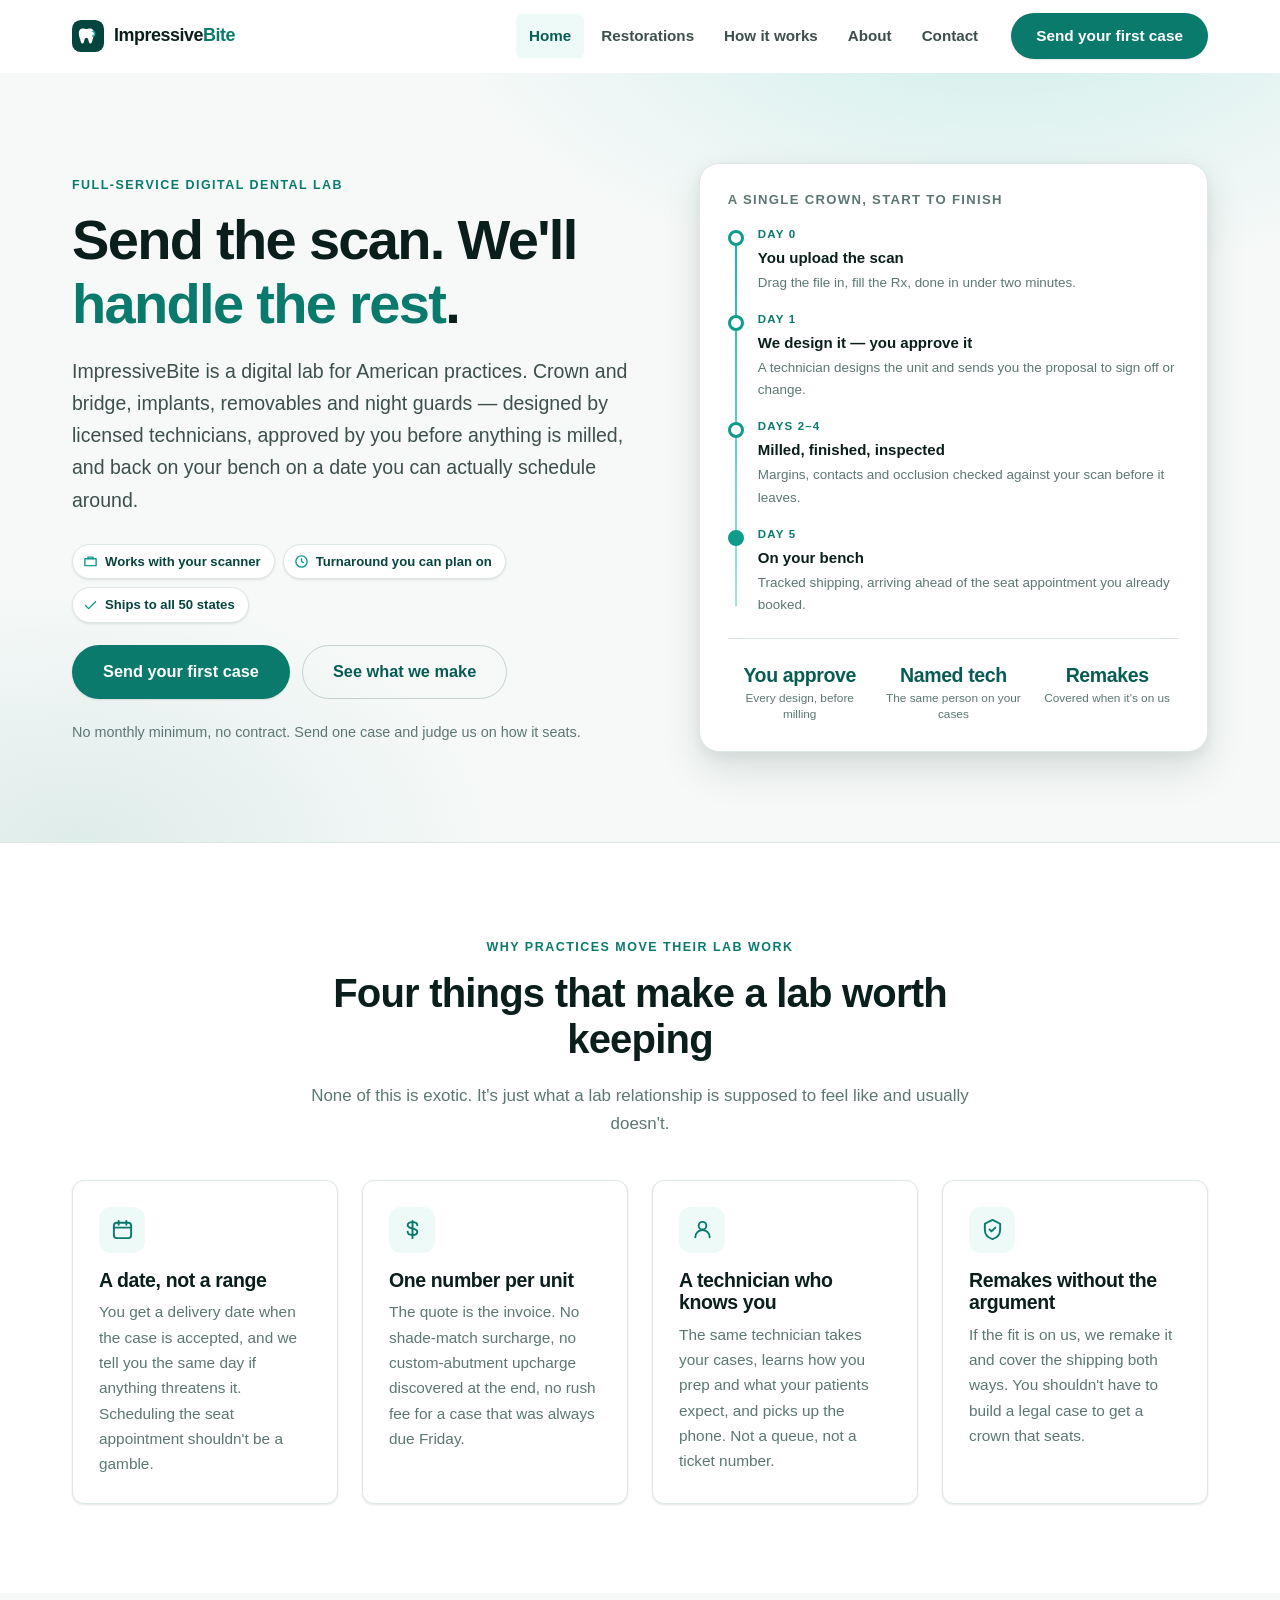
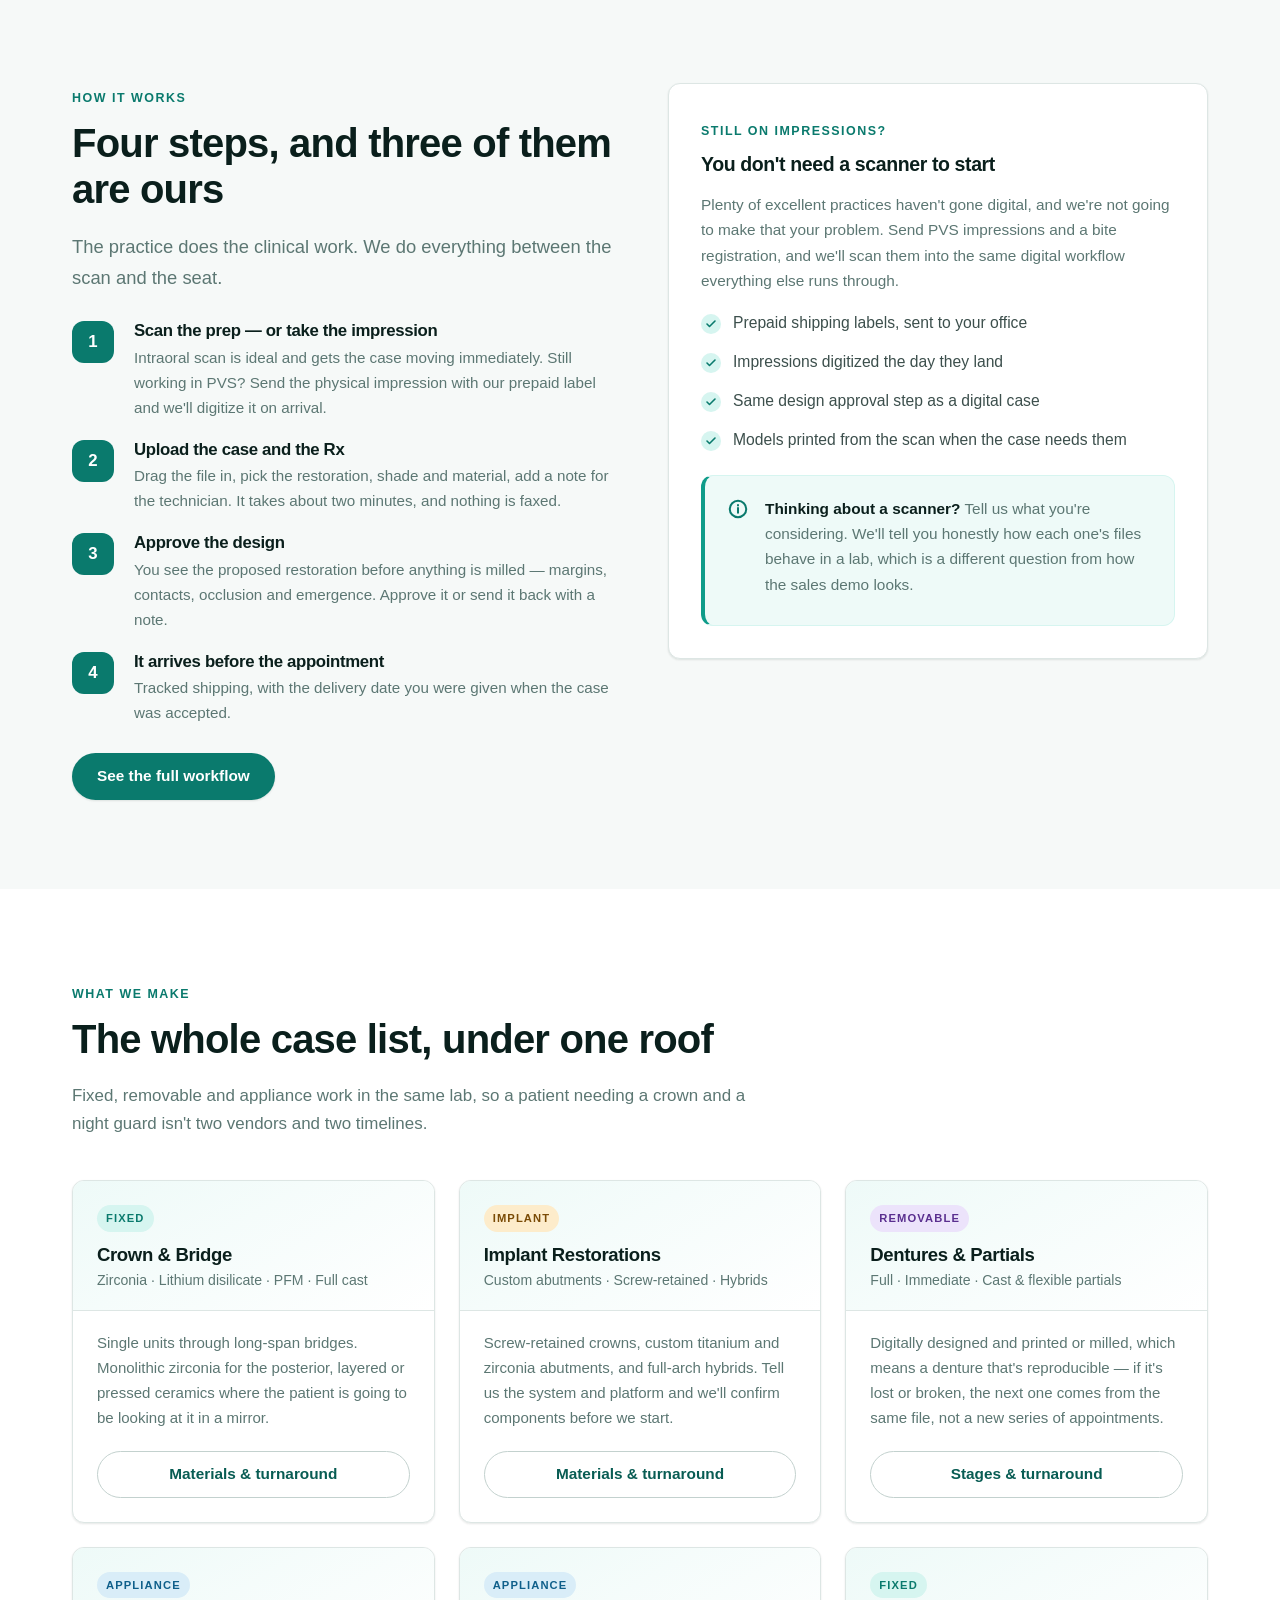
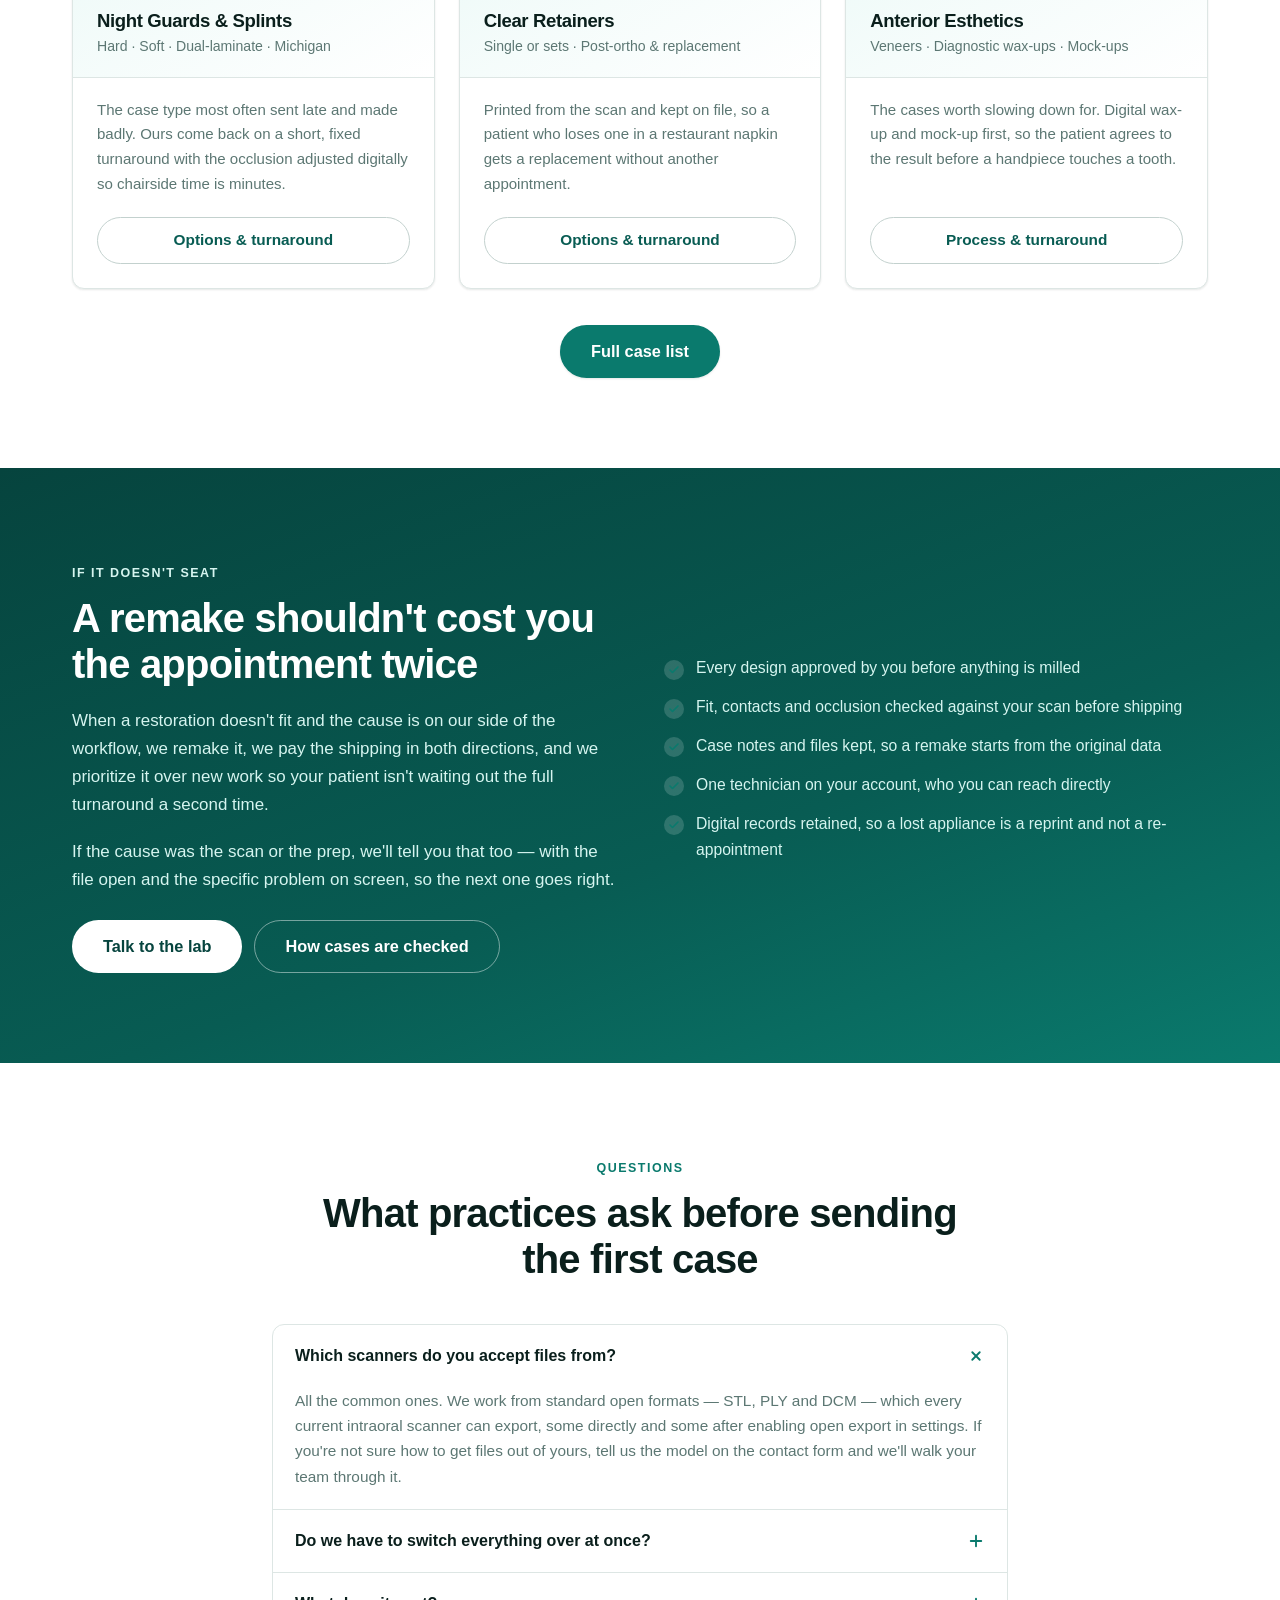
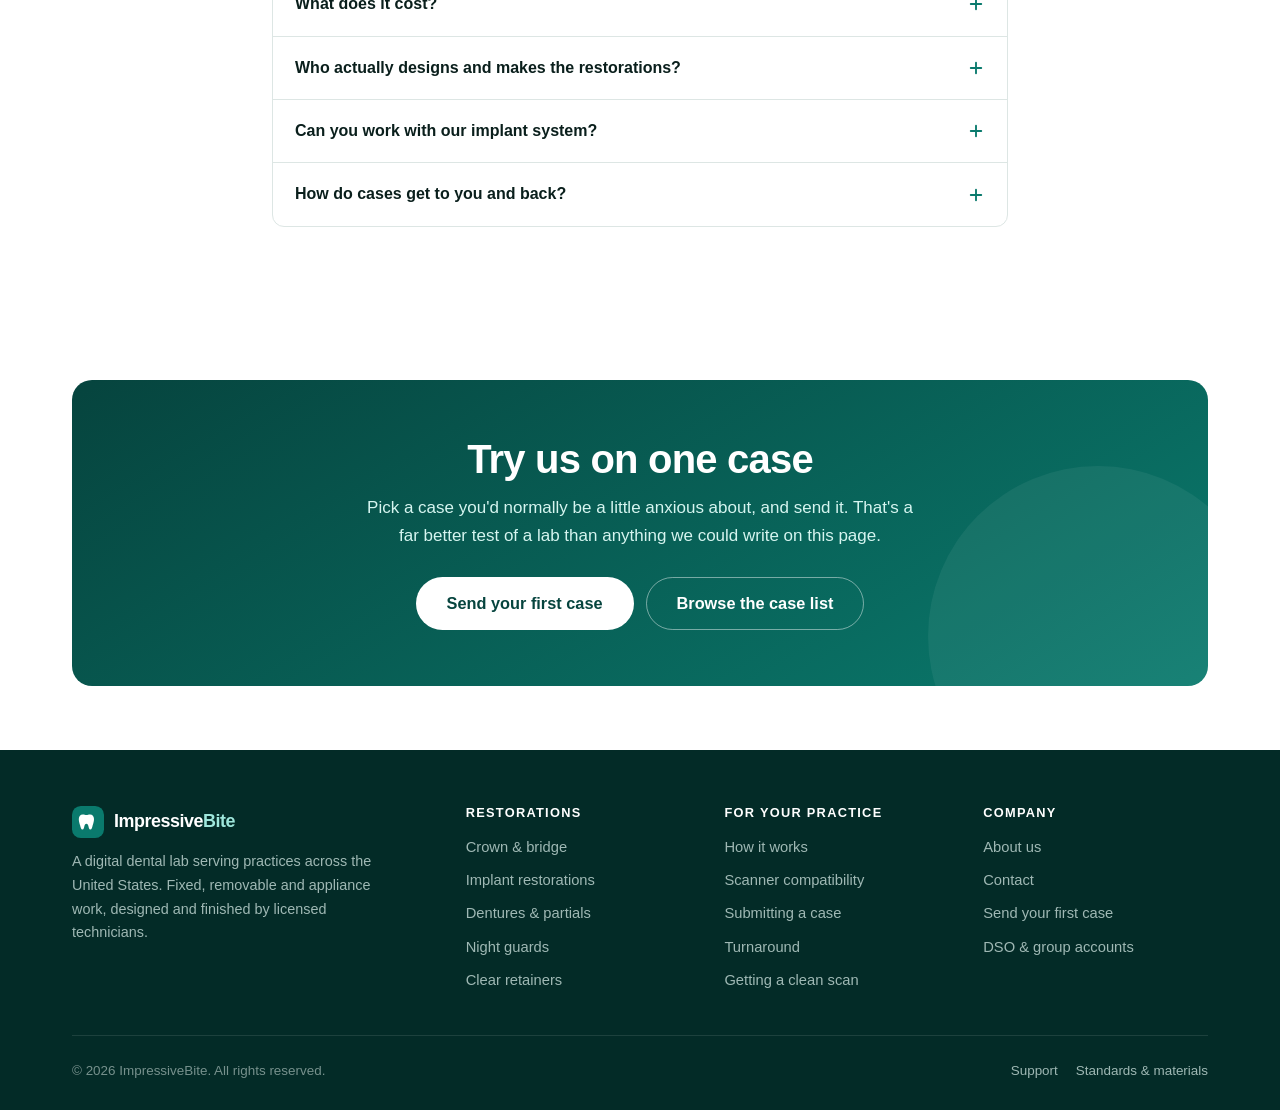
==== commit d2571432: "Pivot the site from impression material to digital dental lab Replaces the VPS impression-material p" ====
--- a/index.html
+++ b/index.html
@@ -3,12 +3,12 @@
 <head>
 <meta charset="utf-8">
 <meta name="viewport" content="width=device-width, initial-scale=1">
-<title>ImpressiveBite — VPS Impression Material for American Dental Practices</title>
-<meta name="description" content="Vinyl polysiloxane impression material built for chairside reality: crisp margins, clean tears, predictable set times. Shipped direct to dental practices across all 50 states.">
+<title>ImpressiveBite — Digital Dental Lab for American Practices</title>
+<meta name="description" content="A full-service digital dental lab. Crown and bridge, implants, removables and night guards — designed by licensed technicians, shipped back to your operatory on a schedule you can plan around.">
 <link rel="canonical" href="https://impressivebite.com/">
 <meta property="og:type" content="website">
-<meta property="og:title" content="ImpressiveBite — VPS Impression Material for American Dental Practices">
-<meta property="og:description" content="Crisp margins, clean tears, predictable set times. VPS impression material shipped direct to practices across all 50 states.">
+<meta property="og:title" content="ImpressiveBite — Digital Dental Lab for American Practices">
+<meta property="og:description" content="Send the scan. We handle the rest. Crown and bridge, implants, removables and night guards from a digital lab built around predictable turnaround.">
 <meta property="og:url" content="https://impressivebite.com/">
 <meta name="theme-color" content="#06443e">
 <link rel="icon" href="assets/img/favicon.svg" type="image/svg+xml">
@@ -37,14 +37,14 @@
 
     <nav class="nav" id="primary-nav" aria-label="Primary">
       <a href="index.html" aria-current="page">Home</a>
-      <a href="products.html">Products</a>
-      <a href="technical.html">Technical</a>
+      <a href="products.html">Restorations</a>
+      <a href="how-it-works.html">How it works</a>
       <a href="about.html">About</a>
       <a href="contact.html">Contact</a>
-      <a class="btn btn--primary" href="contact.html">Request free samples</a>
+      <a class="btn btn--primary" href="contact.html">Send your first case</a>
     </nav>
 
-    <a class="btn btn--primary header-cta" href="contact.html">Request free samples</a>
+    <a class="btn btn--primary header-cta" href="contact.html">Send your first case</a>
   </div>
 </header>
 
@@ -54,22 +54,22 @@
   <section class="hero">
     <div class="wrap hero__grid">
       <div>
-        <span class="eyebrow">Vinyl polysiloxane impression material</span>
-        <h1>Impressions you don't have to <span class="accent">take twice</span>.</h1>
+        <span class="eyebrow">Full-service digital dental lab</span>
+        <h1>Send the scan. We'll <span class="accent">handle the rest</span>.</h1>
         <p class="hero__lede">
-          ImpressiveBite is a full VPS system — putty through extra-light wash — engineered for
-          the margins that actually matter. Hydrophilic, dimensionally stable, and priced so a
-          remake never costs you more than the material did.
+          ImpressiveBite is a digital lab for American practices. Crown and bridge, implants,
+          removables and night guards — designed by licensed technicians, approved by you before
+          anything is milled, and back on your bench on a date you can actually schedule around.
         </p>
 
         <div class="badge-row">
           <span class="badge">
-            <svg viewBox="0 0 24 24" fill="none" stroke="currentColor" stroke-width="2.2" stroke-linecap="round" stroke-linejoin="round" aria-hidden="true"><path d="M12 2l8 4v6c0 5-3.4 8.7-8 10-4.6-1.3-8-5-8-10V6z"/></svg>
-            ISO 4823 compliant
+            <svg viewBox="0 0 24 24" fill="none" stroke="currentColor" stroke-width="2.2" stroke-linecap="round" stroke-linejoin="round" aria-hidden="true"><path d="M3 7.5h18v11H3z"/><path d="M8 7.5V5h8v2.5"/></svg>
+            Works with your scanner
           </span>
           <span class="badge">
-            <svg viewBox="0 0 24 24" fill="none" stroke="currentColor" stroke-width="2.2" stroke-linecap="round" stroke-linejoin="round" aria-hidden="true"><path d="M3 7h13v10H3zM16 10h4l1 3v4h-5z"/><circle cx="7" cy="18" r="2"/><circle cx="18" cy="18" r="2"/></svg>
-            Free shipping over $250
+            <svg viewBox="0 0 24 24" fill="none" stroke="currentColor" stroke-width="2.2" stroke-linecap="round" stroke-linejoin="round" aria-hidden="true"><circle cx="12" cy="12" r="9"/><path d="M12 7.5V12l3 1.8"/></svg>
+            Turnaround you can plan on
           </span>
           <span class="badge">
             <svg viewBox="0 0 24 24" fill="none" stroke="currentColor" stroke-width="2.2" stroke-linecap="round" stroke-linejoin="round" aria-hidden="true"><path d="M20 6L9 17l-5-5"/></svg>
@@ -78,49 +78,44 @@
         </div>
 
         <div class="btn-row">
-          <a class="btn btn--primary btn--lg" href="contact.html">Get a free sample kit</a>
-          <a class="btn btn--ghost btn--lg" href="products.html">See the full line</a>
+          <a class="btn btn--primary btn--lg" href="contact.html">Send your first case</a>
+          <a class="btn btn--ghost btn--lg" href="products.html">See what we make</a>
         </div>
 
         <p class="hero__note">
-          Sample kits ship free to verified U.S. dental practices — one per office, no card required.
+          No monthly minimum, no contract. Send one case and judge us on how it seats.
         </p>
       </div>
 
-      <div class="hero__visual" aria-label="Viscosity range overview">
-        <h4>The full viscosity range</h4>
-        <div class="visc-scale">
-          <div class="visc">
-            <span class="visc__name">Putty — Type 0</span>
-            <span class="visc__meta">very high</span>
-            <span class="visc__bar"><i style="width:100%"></i></span>
-          </div>
-          <div class="visc">
-            <span class="visc__name">Heavy Body — Type 1</span>
-            <span class="visc__meta">high</span>
-            <span class="visc__bar"><i style="width:78%"></i></span>
-          </div>
-          <div class="visc">
-            <span class="visc__name">Monophase — Type 2</span>
-            <span class="visc__meta">medium</span>
-            <span class="visc__bar"><i style="width:56%"></i></span>
-          </div>
-          <div class="visc">
-            <span class="visc__name">Light Body — Type 3</span>
-            <span class="visc__meta">low</span>
-            <span class="visc__bar"><i style="width:34%"></i></span>
-          </div>
-          <div class="visc">
-            <span class="visc__name">Extra-Light Wash — Type 3</span>
-            <span class="visc__meta">very low</span>
-            <span class="visc__bar"><i style="width:18%"></i></span>
-          </div>
-        </div>
+      <div class="hero__visual">
+        <h4>A single crown, start to finish</h4>
+        <ul class="timeline">
+          <li>
+            <span class="day">Day 0</span>
+            <span class="what">You upload the scan</span>
+            <span class="detail">Drag the file in, fill the Rx, done in under two minutes.</span>
+          </li>
+          <li>
+            <span class="day">Day 1</span>
+            <span class="what">We design it — you approve it</span>
+            <span class="detail">A technician designs the unit and sends you the proposal to sign off or change.</span>
+          </li>
+          <li>
+            <span class="day">Days 2–4</span>
+            <span class="what">Milled, finished, inspected</span>
+            <span class="detail">Margins, contacts and occlusion checked against your scan before it leaves.</span>
+          </li>
+          <li>
+            <span class="day">Day 5</span>
+            <span class="what">On your bench</span>
+            <span class="detail">Tracked shipping, arriving ahead of the seat appointment you already booked.</span>
+          </li>
+        </ul>
 
         <div class="hero-stats">
-          <div><b>&lt; 20 µm</b><span>Detail reproduction</span></div>
-          <div><b>99.5%</b><span>Elastic recovery</span></div>
-          <div><b>&lt; 0.20%</b><span>Dimensional change</span></div>
+          <div><b>You approve</b><span>Every design, before milling</span></div>
+          <div><b>Named tech</b><span>The same person on your cases</span></div>
+          <div><b>Remakes</b><span>Covered when it's on us</span></div>
         </div>
       </div>
     </div>
@@ -130,210 +125,188 @@
   <section class="section">
     <div class="wrap">
       <div class="section-head section-head--center">
-        <span class="eyebrow">Why practices switch</span>
-        <h2>Built around the four ways an impression fails</h2>
-        <p>Every property below exists because of a specific remake we've watched happen. Nothing here is decorative chemistry.</p>
+        <span class="eyebrow">Why practices move their lab work</span>
+        <h2>Four things that make a lab worth keeping</h2>
+        <p>None of this is exotic. It's just what a lab relationship is supposed to feel like and usually doesn't.</p>
       </div>
 
       <div class="grid grid--4">
         <article class="card card--hover reveal">
-          <span class="icon-badge"><svg viewBox="0 0 24 24" fill="none" stroke="currentColor" stroke-width="2" stroke-linecap="round" stroke-linejoin="round" aria-hidden="true"><path d="M12 2.7S5.5 9.6 5.5 14a6.5 6.5 0 0013 0c0-4.4-6.5-11.3-6.5-11.3z"/></svg></span>
-          <h3>Reads through moisture</h3>
-          <p>Intrinsically hydrophilic from the unset state forward, so sulcular fluid and a stubborn bleeder don't turn into voids at the margin.</p>
+          <span class="icon-badge"><svg viewBox="0 0 24 24" fill="none" stroke="currentColor" stroke-width="2" stroke-linecap="round" stroke-linejoin="round" aria-hidden="true"><rect x="3" y="5" width="18" height="16" rx="3"/><path d="M3 10h18M8 3v4M16 3v4"/></svg></span>
+          <h3>A date, not a range</h3>
+          <p>You get a delivery date when the case is accepted, and we tell you the same day if anything threatens it. Scheduling the seat appointment shouldn't be a gamble.</p>
         </article>
 
         <article class="card card--hover reveal">
-          <span class="icon-badge"><svg viewBox="0 0 24 24" fill="none" stroke="currentColor" stroke-width="2" stroke-linecap="round" stroke-linejoin="round" aria-hidden="true"><path d="M4 18V8m5 10V5m5 13v-7m5 7V9"/></svg></span>
-          <h3>Tears clean, or not at all</h3>
-          <p>High tear strength in the wash layer means thin interproximal fins survive removal instead of staying behind in the sulcus.</p>
+          <span class="icon-badge"><svg viewBox="0 0 24 24" fill="none" stroke="currentColor" stroke-width="2" stroke-linecap="round" stroke-linejoin="round" aria-hidden="true"><path d="M12 3v18"/><path d="M17 7.5c0-2-2.2-3.2-5-3.2S7 5.5 7 7.5s2.2 2.8 5 3.4 5 1.4 5 3.4-2.2 3.4-5 3.4-5-1.3-5-3.3"/></svg></span>
+          <h3>One number per unit</h3>
+          <p>The quote is the invoice. No shade-match surcharge, no custom-abutment upcharge discovered at the end, no rush fee for a case that was always due Friday.</p>
         </article>
 
         <article class="card card--hover reveal">
-          <span class="icon-badge"><svg viewBox="0 0 24 24" fill="none" stroke="currentColor" stroke-width="2" stroke-linecap="round" stroke-linejoin="round" aria-hidden="true"><circle cx="12" cy="12" r="8.5"/><path d="M12 7.5V12l3 1.8"/></svg></span>
-          <h3>Sets when it says it will</h3>
-          <p>Working and set times hold across the temperature swings of a real operatory — no early snap on a July afternoon in Phoenix.</p>
+          <span class="icon-badge"><svg viewBox="0 0 24 24" fill="none" stroke="currentColor" stroke-width="2" stroke-linecap="round" stroke-linejoin="round" aria-hidden="true"><circle cx="12" cy="8" r="4"/><path d="M4.5 20a7.5 7.5 0 0115 0"/></svg></span>
+          <h3>A technician who knows you</h3>
+          <p>The same technician takes your cases, learns how you prep and what your patients expect, and picks up the phone. Not a queue, not a ticket number.</p>
         </article>
 
         <article class="card card--hover reveal">
-          <span class="icon-badge"><svg viewBox="0 0 24 24" fill="none" stroke="currentColor" stroke-width="2" stroke-linecap="round" stroke-linejoin="round" aria-hidden="true"><path d="M3 12h4l3 7 4-14 3 7h4"/></svg></span>
-          <h3>Pours the same on day 14</h3>
-          <p>Dimensional stability lets a case sit over a long weekend or ship cross-country and still seat when the crown comes back.</p>
-        </article>
-      </div>
-    </div>
-  </section>
-
-  <!-- ================= Products ================= -->
+          <span class="icon-badge"><svg viewBox="0 0 24 24" fill="none" stroke="currentColor" stroke-width="2" stroke-linecap="round" stroke-linejoin="round" aria-hidden="true"><path d="M12 2l8 4v6c0 5-3.4 8.7-8 10-4.6-1.3-8-5-8-10V6z"/><path d="M9 12l2 2 4-4"/></svg></span>
+          <h3>Remakes without the argument</h3>
+          <p>If the fit is on us, we remake it and cover the shipping both ways. You shouldn't have to build a legal case to get a crown that seats.</p>
+        </article>
+      </div>
+    </div>
+  </section>
+
+  <!-- ================= How it works ================= -->
   <section class="section section--sand">
     <div class="wrap">
-      <div class="section-head">
-        <span class="eyebrow">The line</span>
-        <h2>One system, every technique</h2>
-        <p>Dual-arch, full-arch, one-step, two-step, or a bite registration between units — the same chemistry runs through all of it, so your lab gets a consistent pour every time.</p>
-      </div>
-
-      <div class="grid grid--3">
-        <article class="product reveal">
-          <div class="product__top">
-            <span class="product__tag">Tray material</span>
-            <h3>ImpressiveBite Putty</h3>
-            <p class="product__sub">Type 0 · 1:1 hand-mix · Soft &amp; Regular</p>
-          </div>
-          <div class="product__body">
-            <p>Non-slumping base for two-step and putty-wash technique. Kneads clean, doesn't stick to gloves, releases from the tray in one piece.</p>
-            <ul class="spec-list">
-              <li><span class="k">Working time</span><span class="v">1:30</span></li>
-              <li><span class="k">Intraoral set</span><span class="v">2:30</span></li>
-              <li><span class="k">Pack</span><span class="v">2 × 300 mL</span></li>
-            </ul>
-            <div class="product__foot">
-              <a class="btn btn--ghost btn--wide" href="products.html#putty">Details</a>
-            </div>
-          </div>
-        </article>
-
-        <article class="product reveal">
-          <div class="product__top">
-            <span class="product__tag">Tray material</span>
-            <h3>Heavy Body</h3>
-            <p class="product__sub">Type 1 · 50 mL cartridge · Fast &amp; Regular</p>
-          </div>
-          <div class="product__body">
-            <p>The workhorse tray material. Enough body to drive the wash into the sulcus, enough flow to seat a full-arch tray without rebound.</p>
-            <ul class="spec-list">
-              <li><span class="k">Working time</span><span class="v">0:45 / 1:30</span></li>
-              <li><span class="k">Intraoral set</span><span class="v">2:00 / 3:30</span></li>
-              <li><span class="k">Pack</span><span class="v">2 × 50 mL + tips</span></li>
-            </ul>
-            <div class="product__foot">
-              <a class="btn btn--ghost btn--wide" href="products.html#heavy">Details</a>
-            </div>
-          </div>
-        </article>
-
-        <article class="product reveal">
-          <div class="product__top">
-            <span class="product__tag">Single-phase</span>
-            <h3>Monophase</h3>
-            <p class="product__sub">Type 2 · 50 mL cartridge</p>
-          </div>
-          <div class="product__body">
-            <p>Shear-thinning medium body for one-material technique, implant transfers, and triple-tray cases where you'd rather not juggle two guns.</p>
-            <ul class="spec-list">
-              <li><span class="k">Working time</span><span class="v">1:15</span></li>
-              <li><span class="k">Intraoral set</span><span class="v">3:00</span></li>
-              <li><span class="k">Pack</span><span class="v">2 × 50 mL + tips</span></li>
-            </ul>
-            <div class="product__foot">
-              <a class="btn btn--ghost btn--wide" href="products.html#monophase">Details</a>
-            </div>
-          </div>
-        </article>
-
-        <article class="product reveal">
-          <div class="product__top">
-            <span class="product__tag product__tag--wash">Wash</span>
-            <h3>Light Body</h3>
-            <p class="product__sub">Type 3 · 50 mL cartridge · Fast &amp; Regular</p>
-          </div>
-          <div class="product__body">
-            <p>The margin material. Flows into a retracted sulcus, holds its shape on withdrawal, and reproduces detail below the resolution of the die stone you'll pour it into.</p>
-            <ul class="spec-list">
-              <li><span class="k">Working time</span><span class="v">0:40 / 1:15</span></li>
-              <li><span class="k">Intraoral set</span><span class="v">2:00 / 3:00</span></li>
-              <li><span class="k">Pack</span><span class="v">4 × 50 mL + tips</span></li>
-            </ul>
-            <div class="product__foot">
-              <a class="btn btn--ghost btn--wide" href="products.html#light">Details</a>
-            </div>
-          </div>
-        </article>
-
-        <article class="product reveal">
-          <div class="product__top">
-            <span class="product__tag product__tag--wash">Wash</span>
-            <h3>Extra-Light Wash</h3>
-            <p class="product__sub">Type 3 · 50 mL cartridge</p>
-          </div>
-          <div class="product__body">
-            <p>Lowest viscosity in the line, for deep chamfers, veneer preps, and anywhere you're chasing a margin you can barely see.</p>
-            <ul class="spec-list">
-              <li><span class="k">Working time</span><span class="v">0:40</span></li>
-              <li><span class="k">Intraoral set</span><span class="v">2:00</span></li>
-              <li><span class="k">Pack</span><span class="v">4 × 50 mL + tips</span></li>
-            </ul>
-            <div class="product__foot">
-              <a class="btn btn--ghost btn--wide" href="products.html#extra-light">Details</a>
-            </div>
-          </div>
-        </article>
-
-        <article class="product reveal">
-          <div class="product__top">
-            <span class="product__tag product__tag--bite">Registration</span>
-            <h3>Bite Registration</h3>
-            <p class="product__sub">Super-fast set · 50 mL cartridge</p>
-          </div>
-          <div class="product__body">
-            <p>Rigid enough to trim with a scalpel and mount without flex, fast enough that the patient hasn't drifted off centric by the time it sets.</p>
-            <ul class="spec-list">
-              <li><span class="k">Working time</span><span class="v">0:30</span></li>
-              <li><span class="k">Intraoral set</span><span class="v">1:00</span></li>
-              <li><span class="k">Shore A</span><span class="v">~92</span></li>
-            </ul>
-            <div class="product__foot">
-              <a class="btn btn--ghost btn--wide" href="products.html#bite">Details</a>
-            </div>
-          </div>
-        </article>
-      </div>
-
-      <div class="btn-row btn-row--center" style="margin-top:36px">
-        <a class="btn btn--primary btn--lg" href="products.html">Full catalog &amp; pack sizes</a>
-      </div>
-    </div>
-  </section>
-
-  <!-- ================= How buying works ================= -->
+      <div class="grid grid--2" style="gap:56px;align-items:start">
+        <div>
+          <span class="eyebrow">How it works</span>
+          <h2>Four steps, and three of them are ours</h2>
+          <p class="lede">The practice does the clinical work. We do everything between the scan and the seat.</p>
+
+          <div class="steps" style="margin-top:28px">
+            <div class="step">
+              <h3>Scan the prep — or take the impression</h3>
+              <p>Intraoral scan is ideal and gets the case moving immediately. Still working in PVS? Send the physical impression with our prepaid label and we'll digitize it on arrival.</p>
+            </div>
+            <div class="step">
+              <h3>Upload the case and the Rx</h3>
+              <p>Drag the file in, pick the restoration, shade and material, add a note for the technician. It takes about two minutes, and nothing is faxed.</p>
+            </div>
+            <div class="step">
+              <h3>Approve the design</h3>
+              <p>You see the proposed restoration before anything is milled — margins, contacts, occlusion and emergence. Approve it or send it back with a note.</p>
+            </div>
+            <div class="step">
+              <h3>It arrives before the appointment</h3>
+              <p>Tracked shipping, with the delivery date you were given when the case was accepted.</p>
+            </div>
+          </div>
+
+          <div class="btn-row" style="margin-top:28px">
+            <a class="btn btn--primary" href="how-it-works.html">See the full workflow</a>
+          </div>
+        </div>
+
+        <div class="card" style="padding:32px">
+          <span class="eyebrow">Still on impressions?</span>
+          <h3 style="margin-bottom:16px">You don't need a scanner to start</h3>
+          <p>Plenty of excellent practices haven't gone digital, and we're not going to make that your problem. Send PVS impressions and a bite registration, and we'll scan them into the same digital workflow everything else runs through.</p>
+          <ul class="checks">
+            <li>Prepaid shipping labels, sent to your office</li>
+            <li>Impressions digitized the day they land</li>
+            <li>Same design approval step as a digital case</li>
+            <li>Models printed from the scan when the case needs them</li>
+          </ul>
+          <div class="callout callout--info" style="margin-top:22px">
+            <svg viewBox="0 0 24 24" fill="none" stroke="currentColor" stroke-width="2.2" stroke-linecap="round" aria-hidden="true"><circle cx="12" cy="12" r="9"/><path d="M12 11v5M12 7.6v.6"/></svg>
+            <p><strong>Thinking about a scanner?</strong> Tell us what you're considering. We'll tell you honestly how each one's files behave in a lab, which is a different question from how the sales demo looks.</p>
+          </div>
+        </div>
+      </div>
+    </div>
+  </section>
+
+  <!-- ================= What we make ================= -->
   <section class="section">
     <div class="wrap">
-      <div class="grid grid--2" style="gap:56px;align-items:center">
-        <div>
-          <span class="eyebrow">How it works</span>
-          <h2>Try it on a real case before you commit</h2>
-          <p class="lede">No rep parked in your operatory, no annual minimum, no auto-renewing contract. Sample it, run it on cases you'd be nervous about, then order when it's earned the shelf space.</p>
-
-          <div class="steps" style="margin-top:28px">
-            <div class="step">
-              <h3>Request a sample kit</h3>
-              <p>Tell us which techniques you run. We send matched tray and wash material with mixing tips — enough for several real cases, not a token cartridge.</p>
-            </div>
-            <div class="step">
-              <h3>Run it against what you use now</h3>
-              <p>Same preps, same lab, same week. The comparison that matters is the one your own hands make.</p>
-            </div>
-            <div class="step">
-              <h3>Order direct, or through your distributor</h3>
-              <p>Buy from us with net-30 terms for established practices, or ask us to route it through the distributor you already have on account.</p>
-            </div>
-          </div>
-        </div>
-
-        <div class="card" style="padding:32px">
-          <span class="eyebrow">What ships with every order</span>
-          <h3 style="margin-bottom:18px">Nothing you have to chase down separately</h3>
-          <ul class="checks">
-            <li>Automix tips sized to the material — included, not upsold</li>
-            <li>Intraoral tips for wash cartridges in every wash pack</li>
-            <li>Lot number and expiration on every carton and cartridge</li>
-            <li>Instructions for use and current SDS in the box and online</li>
-            <li>A named rep who answers email, not a ticket queue</li>
-          </ul>
-          <div class="callout callout--info" style="margin-top:24px">
-            <svg viewBox="0 0 24 24" fill="none" stroke="currentColor" stroke-width="2.2" stroke-linecap="round" aria-hidden="true"><circle cx="12" cy="12" r="9"/><path d="M12 11v5M12 7.6v.6"/></svg>
-            <p><strong>Orders placed by 2:00 PM ET ship same day</strong> from our U.S. distribution center. Ground delivery reaches most of the country in two business days.</p>
-          </div>
-        </div>
+      <div class="section-head">
+        <span class="eyebrow">What we make</span>
+        <h2>The whole case list, under one roof</h2>
+        <p>Fixed, removable and appliance work in the same lab, so a patient needing a crown and a night guard isn't two vendors and two timelines.</p>
+      </div>
+
+      <div class="grid grid--3">
+        <article class="product reveal">
+          <div class="product__top">
+            <span class="product__tag">Fixed</span>
+            <h3>Crown &amp; Bridge</h3>
+            <p class="product__sub">Zirconia · Lithium disilicate · PFM · Full cast</p>
+          </div>
+          <div class="product__body">
+            <p>Single units through long-span bridges. Monolithic zirconia for the posterior, layered or pressed ceramics where the patient is going to be looking at it in a mirror.</p>
+            <div class="product__foot">
+              <a class="btn btn--ghost btn--wide" href="products.html#crown-bridge">Materials &amp; turnaround</a>
+            </div>
+          </div>
+        </article>
+
+        <article class="product reveal">
+          <div class="product__top">
+            <span class="product__tag product__tag--implant">Implant</span>
+            <h3>Implant Restorations</h3>
+            <p class="product__sub">Custom abutments · Screw-retained · Hybrids</p>
+          </div>
+          <div class="product__body">
+            <p>Screw-retained crowns, custom titanium and zirconia abutments, and full-arch hybrids. Tell us the system and platform and we'll confirm components before we start.</p>
+            <div class="product__foot">
+              <a class="btn btn--ghost btn--wide" href="products.html#implant">Materials &amp; turnaround</a>
+            </div>
+          </div>
+        </article>
+
+        <article class="product reveal">
+          <div class="product__top">
+            <span class="product__tag product__tag--removable">Removable</span>
+            <h3>Dentures &amp; Partials</h3>
+            <p class="product__sub">Full · Immediate · Cast &amp; flexible partials</p>
+          </div>
+          <div class="product__body">
+            <p>Digitally designed and printed or milled, which means a denture that's reproducible — if it's lost or broken, the next one comes from the same file, not a new series of appointments.</p>
+            <div class="product__foot">
+              <a class="btn btn--ghost btn--wide" href="products.html#removable">Stages &amp; turnaround</a>
+            </div>
+          </div>
+        </article>
+
+        <article class="product reveal">
+          <div class="product__top">
+            <span class="product__tag product__tag--appliance">Appliance</span>
+            <h3>Night Guards &amp; Splints</h3>
+            <p class="product__sub">Hard · Soft · Dual-laminate · Michigan</p>
+          </div>
+          <div class="product__body">
+            <p>The case type most often sent late and made badly. Ours come back on a short, fixed turnaround with the occlusion adjusted digitally so chairside time is minutes.</p>
+            <div class="product__foot">
+              <a class="btn btn--ghost btn--wide" href="products.html#appliance">Options &amp; turnaround</a>
+            </div>
+          </div>
+        </article>
+
+        <article class="product reveal">
+          <div class="product__top">
+            <span class="product__tag product__tag--appliance">Appliance</span>
+            <h3>Clear Retainers</h3>
+            <p class="product__sub">Single or sets · Post-ortho &amp; replacement</p>
+          </div>
+          <div class="product__body">
+            <p>Printed from the scan and kept on file, so a patient who loses one in a restaurant napkin gets a replacement without another appointment.</p>
+            <div class="product__foot">
+              <a class="btn btn--ghost btn--wide" href="products.html#retainers">Options &amp; turnaround</a>
+            </div>
+          </div>
+        </article>
+
+        <article class="product reveal">
+          <div class="product__top">
+            <span class="product__tag">Fixed</span>
+            <h3>Anterior Esthetics</h3>
+            <p class="product__sub">Veneers · Diagnostic wax-ups · Mock-ups</p>
+          </div>
+          <div class="product__body">
+            <p>The cases worth slowing down for. Digital wax-up and mock-up first, so the patient agrees to the result before a handpiece touches a tooth.</p>
+            <div class="product__foot">
+              <a class="btn btn--ghost btn--wide" href="products.html#esthetics">Process &amp; turnaround</a>
+            </div>
+          </div>
+        </article>
+      </div>
+
+      <div class="btn-row btn-row--center" style="margin-top:36px">
+        <a class="btn btn--primary btn--lg" href="products.html">Full case list</a>
       </div>
     </div>
   </section>
@@ -343,24 +316,28 @@
     <div class="wrap">
       <div class="grid grid--2" style="gap:48px;align-items:center">
         <div>
-          <span class="eyebrow">The remake promise</span>
-          <h2>If our material caused the remake, we cover the material</h2>
+          <span class="eyebrow">If it doesn't seat</span>
+          <h2>A remake shouldn't cost you the appointment twice</h2>
           <p style="color:var(--teal-100);font-size:1.06rem">
-            Send us the impression and the case number. If the failure traces back to the material —
-            a void at the margin, a tear, a set that didn't hold — we replace what you used on that
-            case and the material for the retake. No claim forms, no restocking games.
+            When a restoration doesn't fit and the cause is on our side of the workflow, we remake
+            it, we pay the shipping in both directions, and we prioritize it over new work so your
+            patient isn't waiting out the full turnaround a second time.
+          </p>
+          <p style="color:var(--teal-100)">
+            If the cause was the scan or the prep, we'll tell you that too — with the file open and
+            the specific problem on screen, so the next one goes right.
           </p>
           <div class="btn-row" style="margin-top:26px">
-            <a class="btn btn--light btn--lg" href="contact.html">Talk to a rep</a>
-            <a class="btn btn--outline-light btn--lg" href="technical.html">Read the spec sheet</a>
+            <a class="btn btn--light btn--lg" href="contact.html">Talk to the lab</a>
+            <a class="btn btn--outline-light btn--lg" href="how-it-works.html">How cases are checked</a>
           </div>
         </div>
         <ul class="checks" style="font-size:1rem">
-          <li>Every lot batch-tested against ISO 4823 before release</li>
-          <li>Manufactured in an ISO 13485 certified facility</li>
-          <li>Full lot traceability from cartridge back to raw material</li>
-          <li>24-month shelf life from date of manufacture</li>
-          <li>Latex-free; no natural rubber latex anywhere in the packaging</li>
+          <li>Every design approved by you before anything is milled</li>
+          <li>Fit, contacts and occlusion checked against your scan before shipping</li>
+          <li>Case notes and files kept, so a remake starts from the original data</li>
+          <li>One technician on your account, who you can reach directly</li>
+          <li>Digital records retained, so a lost appliance is a reprint and not a re-appointment</li>
         </ul>
       </div>
     </div>
@@ -371,38 +348,44 @@
     <div class="wrap wrap--narrow">
       <div class="section-head section-head--center">
         <span class="eyebrow">Questions</span>
-        <h2>The things practices ask first</h2>
+        <h2>What practices ask before sending the first case</h2>
       </div>
 
       <div class="faq">
         <details open>
-          <summary>Will this work with the guns and tips I already have?</summary>
-          <div class="faq__body">
-            <p>Yes. Our 50 mL cartridges use the standard 1:1 dispensing format, so they fit the dispensing guns already in most U.S. operatories. Our mixing tips fit the cartridges, and standard tips fit ours. Nothing about switching requires new hardware.</p>
+          <summary>Which scanners do you accept files from?</summary>
+          <div class="faq__body">
+            <p>All the common ones. We work from standard open formats — STL, PLY and DCM — which every current intraoral scanner can export, some directly and some after enabling open export in settings. If you're not sure how to get files out of yours, tell us the model on the contact form and we'll walk your team through it.</p>
           </div>
         </details>
         <details>
-          <summary>Is there a minimum order or a contract?</summary>
-          <div class="faq__body">
-            <p>No minimum and no contract. Order a single pack if that's what you need. Free ground shipping kicks in at $250, and established practices can request net-30 terms at checkout or through a rep.</p>
+          <summary>Do we have to switch everything over at once?</summary>
+          <div class="faq__body">
+            <p>No, and we'd rather you didn't. Most practices start by sending us a few single units while their current lab keeps the rest, then move more across once they've seen how the cases come back. There's no minimum and no contract, so there's nothing to unwind if you decide against it.</p>
           </div>
         </details>
         <details>
-          <summary>How do I know which viscosity combination to order?</summary>
-          <div class="faq__body">
-            <p>It depends on technique. One-step dual-arch usually pairs Heavy Body with Light Body. Two-step putty-wash pairs Putty with Extra-Light Wash. Single-material and implant cases often run Monophase alone. The <a href="technical.html#technique">technique guide</a> maps each combination, or tell us what you do and we'll match it.</p>
+          <summary>What does it cost?</summary>
+          <div class="faq__body">
+            <p>Pricing is per unit and depends on the restoration and material, so we quote it rather than publish a number that would be wrong for half the practices reading it. Tell us your case mix on the <a href="contact.html">contact form</a> and we'll send a full price list — one price per unit, with what's included spelled out.</p>
           </div>
         </details>
         <details>
-          <summary>Can our lab pour it the same way?</summary>
-          <div class="faq__body">
-            <p>Yes — it's a standard addition-cure silicone. Labs pour it with the same stone and the same timing they use for any VPS. Wait 30 minutes after removal before the first pour, and the impression stays pourable for up to two weeks.</p>
+          <summary>Who actually designs and makes the restorations?</summary>
+          <div class="faq__body">
+            <p>Licensed dental technicians, working from your scan and your Rx. Design software does the geometry; a person makes the judgment calls about margins, contacts and emergence, and a person inspects the unit before it ships.</p>
           </div>
         </details>
         <details>
-          <summary>Do you sell to DSOs and group practices?</summary>
-          <div class="faq__body">
-            <p>We do. Multi-location groups get volume pricing, consolidated invoicing, and per-location shipping. Mention your location count on the contact form and we'll put together a quote.</p>
+          <summary>Can you work with our implant system?</summary>
+          <div class="faq__body">
+            <p>Tell us the system and platform when you submit, and we'll confirm the components before starting. If it's something we don't stock, we'll say so before the case is in motion rather than after.</p>
+          </div>
+        </details>
+        <details>
+          <summary>How do cases get to you and back?</summary>
+          <div class="faq__body">
+            <p>Digital cases upload — nothing physical moves. For impressions, models or anything that has to travel, we send prepaid labels to the office so shipping isn't something you pay for or think about.</p>
           </div>
         </details>
       </div>
@@ -413,11 +396,11 @@
   <section class="section section--tight">
     <div class="wrap">
       <div class="cta-banner">
-        <h2>Put it on a case this week</h2>
-        <p>Free sample kits ship to verified U.S. dental practices — matched tray and wash material, mixing tips included, no card and no sales call required.</p>
+        <h2>Try us on one case</h2>
+        <p>Pick a case you'd normally be a little anxious about, and send it. That's a far better test of a lab than anything we could write on this page.</p>
         <div class="btn-row btn-row--center">
-          <a class="btn btn--light btn--lg" href="contact.html">Request your sample kit</a>
-          <a class="btn btn--outline-light btn--lg" href="products.html">Browse the catalog</a>
+          <a class="btn btn--light btn--lg" href="contact.html">Send your first case</a>
+          <a class="btn btn--outline-light btn--lg" href="products.html">Browse the case list</a>
         </div>
       </div>
     </div>
@@ -436,27 +419,28 @@
           </svg>
           <span>Impressive<em style="color:#9fe7dc">Bite</em></span>
         </a>
-        <p>VPS impression material for American dental practices. Shipped direct from our U.S. distribution center to all 50 states.</p>
+        <p>A digital dental lab serving practices across the United States. Fixed, removable and appliance work, designed and finished by licensed technicians.</p>
       </div>
 
       <div>
-        <h4>Products</h4>
+        <h4>Restorations</h4>
         <ul>
-          <li><a href="products.html#putty">Putty</a></li>
-          <li><a href="products.html#heavy">Heavy Body</a></li>
-          <li><a href="products.html#monophase">Monophase</a></li>
-          <li><a href="products.html#light">Light Body</a></li>
-          <li><a href="products.html#bite">Bite Registration</a></li>
+          <li><a href="products.html#crown-bridge">Crown &amp; bridge</a></li>
+          <li><a href="products.html#implant">Implant restorations</a></li>
+          <li><a href="products.html#removable">Dentures &amp; partials</a></li>
+          <li><a href="products.html#appliance">Night guards</a></li>
+          <li><a href="products.html#retainers">Clear retainers</a></li>
         </ul>
       </div>
 
       <div>
-        <h4>Resources</h4>
+        <h4>For your practice</h4>
         <ul>
-          <li><a href="technical.html">Technical data</a></li>
-          <li><a href="technical.html#technique">Technique guide</a></li>
-          <li><a href="technical.html#storage">Storage &amp; handling</a></li>
-          <li><a href="technical.html#faq">Troubleshooting</a></li>
+          <li><a href="how-it-works.html">How it works</a></li>
+          <li><a href="how-it-works.html#scanners">Scanner compatibility</a></li>
+          <li><a href="how-it-works.html#submitting">Submitting a case</a></li>
+          <li><a href="how-it-works.html#turnaround">Turnaround</a></li>
+          <li><a href="how-it-works.html#scan-tips">Getting a clean scan</a></li>
         </ul>
       </div>
 
@@ -465,8 +449,8 @@
         <ul>
           <li><a href="about.html">About us</a></li>
           <li><a href="contact.html">Contact</a></li>
-          <li><a href="contact.html#samples">Free samples</a></li>
-          <li><a href="contact.html#dso">DSO &amp; group pricing</a></li>
+          <li><a href="contact.html#start">Send your first case</a></li>
+          <li><a href="contact.html#dso">DSO &amp; group accounts</a></li>
         </ul>
       </div>
     </div>
@@ -475,7 +459,7 @@
       <span>&copy; <span data-year>2026</span> ImpressiveBite. All rights reserved.</span>
       <nav aria-label="Legal">
         <a href="contact.html">Support</a>
-        <a href="technical.html#regulatory">Regulatory</a>
+        <a href="how-it-works.html#standards">Standards &amp; materials</a>
       </nav>
     </div>
   </div>
--- a/assets/css/site.css
+++ b/assets/css/site.css
@@ -356,7 +356,7 @@
 
 .hero__note { margin-top: 22px; font-size: .9rem; color: var(--slate-500); }
 
-/* Hero visual: stylized syringe + viscosity swatches */
+/* Hero visual: a case moving through the lab, day by day */
 .hero__visual {
   position: relative;
   background: #fff;
@@ -367,21 +367,48 @@
 }
 .hero__visual h4 { font-size: .82rem; text-transform: uppercase; letter-spacing: .1em; color: var(--slate-500); margin-bottom: 18px; }
 
-.visc-scale { display: grid; gap: 10px; margin-bottom: 22px; }
-.visc {
+/* Case timeline. The connecting rail is drawn on the list so it sits behind
+   every marker without a pseudo-element on each row. */
+.timeline {
+  position: relative;
+  list-style: none;
+  margin: 0 0 22px;
+  padding: 0 0 0 30px;
   display: grid;
-  grid-template-columns: 1fr auto;
-  align-items: center;
-  gap: 12px;
-  padding: 11px 14px;
-  border-radius: var(--radius);
-  background: var(--teal-50);
-  border: 1px solid var(--teal-100);
-}
-.visc__name { font-weight: 650; color: var(--teal-900); font-size: .93rem; }
-.visc__meta { font-size: .78rem; color: var(--slate-500); font-family: var(--font-mono); }
-.visc__bar { grid-column: 1 / -1; height: 6px; border-radius: 999px; background: var(--slate-200); overflow: hidden; }
-.visc__bar i { display: block; height: 100%; border-radius: 999px; background: linear-gradient(90deg, var(--teal-500), var(--teal-700)); }
+  gap: 16px;
+}
+.timeline::before {
+  content: "";
+  position: absolute;
+  left: 7px;
+  top: 10px;
+  bottom: 10px;
+  width: 2px;
+  background: linear-gradient(var(--teal-500), var(--teal-200));
+}
+.timeline li { position: relative; margin: 0; }
+.timeline li::before {
+  content: "";
+  position: absolute;
+  left: -30px;
+  top: 5px;
+  width: 16px;
+  height: 16px;
+  border-radius: 50%;
+  background: #fff;
+  border: 3px solid var(--teal-600);
+}
+.timeline li:last-child::before { background: var(--teal-600); }
+.timeline .day {
+  display: block;
+  font-size: .72rem;
+  font-weight: 750;
+  letter-spacing: .1em;
+  text-transform: uppercase;
+  color: var(--teal-700);
+}
+.timeline .what { font-size: .94rem; font-weight: 600; color: var(--ink); }
+.timeline .detail { display: block; font-size: .84rem; color: var(--slate-500); }
 
 .hero-stats {
   display: grid;
@@ -452,8 +479,11 @@
   border-radius: 999px;
   margin-bottom: 12px;
 }
-.product__tag--wash { color: #7a4b06; background: #fdeccb; }
-.product__tag--bite { color: #5a2f8f; background: #ece3fb; }
+/* Category accents. Each service family keeps one hue across the site so a
+   card on the home page and its section on the catalog read as the same thing. */
+.product__tag--implant { color: #7a4b06; background: #fdeccb; }
+.product__tag--removable { color: #5a2f8f; background: #ece3fb; }
+.product__tag--appliance { color: #0f5f8a; background: #d9edf8; }
 .product h3 { font-size: 1.16rem; margin-bottom: 4px; }
 .product__sub { font-size: .88rem; color: var(--slate-500); margin: 0; }
 
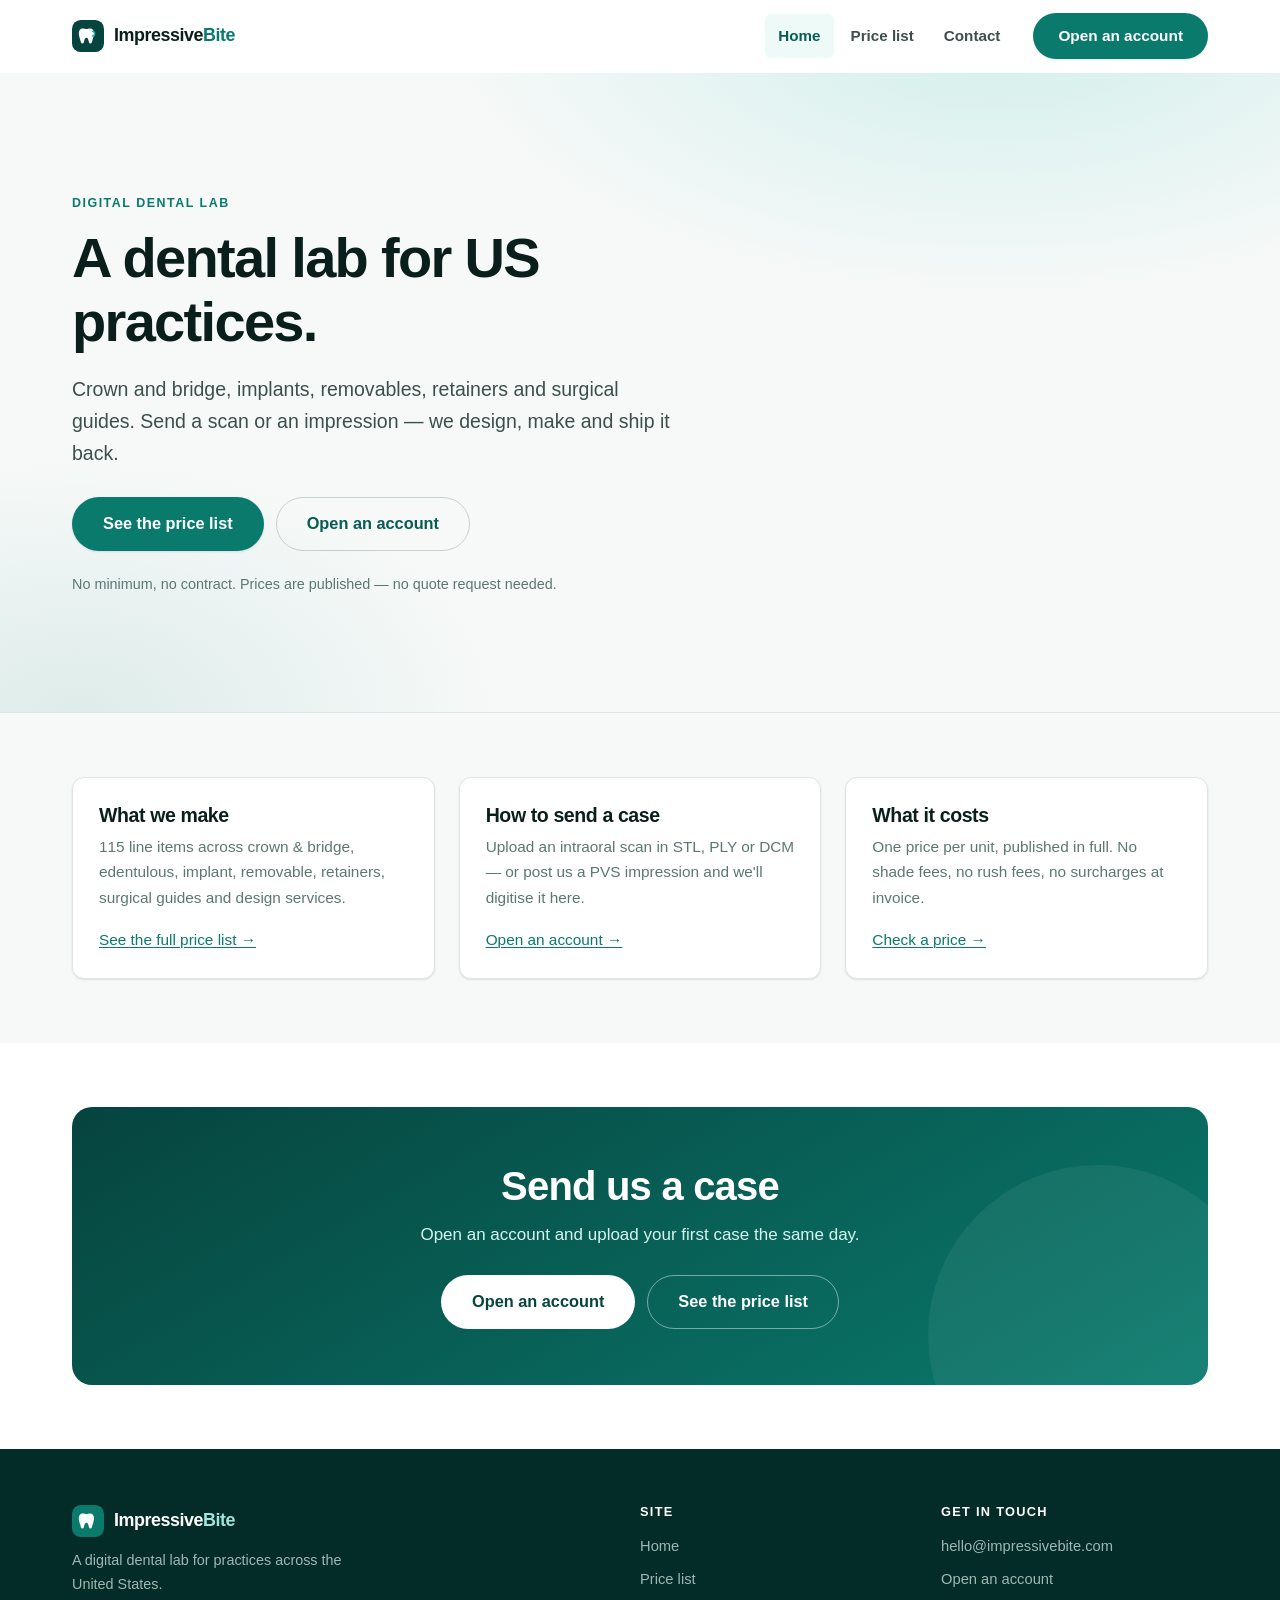
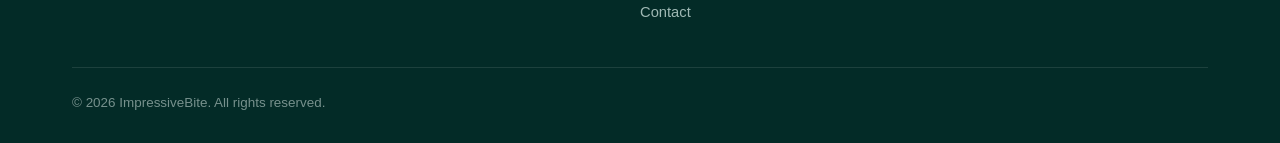
==== commit 531f3217: "Replace the catalog with a full price list and cut the site back to three pages Adds the real produc" ====
--- a/index.html
+++ b/index.html
@@ -3,12 +3,12 @@
 <head>
 <meta charset="utf-8">
 <meta name="viewport" content="width=device-width, initial-scale=1">
-<title>ImpressiveBite — Digital Dental Lab for American Practices</title>
-<meta name="description" content="A full-service digital dental lab. Crown and bridge, implants, removables and night guards — designed by licensed technicians, shipped back to your operatory on a schedule you can plan around.">
+<title>ImpressiveBite — Digital Dental Lab</title>
+<meta name="description" content="A digital dental lab for US practices. Crown and bridge, implants, removables, retainers and surgical guides. Full price list online.">
 <link rel="canonical" href="https://impressivebite.com/">
 <meta property="og:type" content="website">
-<meta property="og:title" content="ImpressiveBite — Digital Dental Lab for American Practices">
-<meta property="og:description" content="Send the scan. We handle the rest. Crown and bridge, implants, removables and night guards from a digital lab built around predictable turnaround.">
+<meta property="og:title" content="ImpressiveBite — Digital Dental Lab">
+<meta property="og:description" content="A digital dental lab for US practices. Full price list online.">
 <meta property="og:url" content="https://impressivebite.com/">
 <meta name="theme-color" content="#06443e">
 <link rel="icon" href="assets/img/favicon.svg" type="image/svg+xml">
@@ -37,370 +37,71 @@
 
     <nav class="nav" id="primary-nav" aria-label="Primary">
       <a href="index.html" aria-current="page">Home</a>
-      <a href="products.html">Restorations</a>
-      <a href="how-it-works.html">How it works</a>
-      <a href="about.html">About</a>
+      <a href="products.html">Price list</a>
       <a href="contact.html">Contact</a>
-      <a class="btn btn--primary" href="contact.html">Send your first case</a>
+      <a class="btn btn--primary" href="contact.html">Open an account</a>
     </nav>
 
-    <a class="btn btn--primary header-cta" href="contact.html">Send your first case</a>
+    <a class="btn btn--primary header-cta" href="contact.html">Open an account</a>
   </div>
 </header>
 
 <main id="main">
 
-  <!-- ================= Hero ================= -->
-  <section class="hero">
-    <div class="wrap hero__grid">
-      <div>
-        <span class="eyebrow">Full-service digital dental lab</span>
-        <h1>Send the scan. We'll <span class="accent">handle the rest</span>.</h1>
+  <section class="hero" style="padding:clamp(64px,9vw,120px) 0">
+    <div class="wrap">
+      <div style="max-width:700px">
+        <span class="eyebrow">Digital dental lab</span>
+        <h1>A dental lab for US practices.</h1>
         <p class="hero__lede">
-          ImpressiveBite is a digital lab for American practices. Crown and bridge, implants,
-          removables and night guards — designed by licensed technicians, approved by you before
-          anything is milled, and back on your bench on a date you can actually schedule around.
+          Crown and bridge, implants, removables, retainers and surgical guides.
+          Send a scan or an impression — we design, make and ship it back.
         </p>
 
-        <div class="badge-row">
-          <span class="badge">
-            <svg viewBox="0 0 24 24" fill="none" stroke="currentColor" stroke-width="2.2" stroke-linecap="round" stroke-linejoin="round" aria-hidden="true"><path d="M3 7.5h18v11H3z"/><path d="M8 7.5V5h8v2.5"/></svg>
-            Works with your scanner
-          </span>
-          <span class="badge">
-            <svg viewBox="0 0 24 24" fill="none" stroke="currentColor" stroke-width="2.2" stroke-linecap="round" stroke-linejoin="round" aria-hidden="true"><circle cx="12" cy="12" r="9"/><path d="M12 7.5V12l3 1.8"/></svg>
-            Turnaround you can plan on
-          </span>
-          <span class="badge">
-            <svg viewBox="0 0 24 24" fill="none" stroke="currentColor" stroke-width="2.2" stroke-linecap="round" stroke-linejoin="round" aria-hidden="true"><path d="M20 6L9 17l-5-5"/></svg>
-            Ships to all 50 states
-          </span>
-        </div>
-
         <div class="btn-row">
-          <a class="btn btn--primary btn--lg" href="contact.html">Send your first case</a>
-          <a class="btn btn--ghost btn--lg" href="products.html">See what we make</a>
+          <a class="btn btn--primary btn--lg" href="products.html">See the price list</a>
+          <a class="btn btn--ghost btn--lg" href="contact.html">Open an account</a>
         </div>
 
         <p class="hero__note">
-          No monthly minimum, no contract. Send one case and judge us on how it seats.
+          No minimum, no contract. Prices are published — no quote request needed.
         </p>
-      </div>
-
-      <div class="hero__visual">
-        <h4>A single crown, start to finish</h4>
-        <ul class="timeline">
-          <li>
-            <span class="day">Day 0</span>
-            <span class="what">You upload the scan</span>
-            <span class="detail">Drag the file in, fill the Rx, done in under two minutes.</span>
-          </li>
-          <li>
-            <span class="day">Day 1</span>
-            <span class="what">We design it — you approve it</span>
-            <span class="detail">A technician designs the unit and sends you the proposal to sign off or change.</span>
-          </li>
-          <li>
-            <span class="day">Days 2–4</span>
-            <span class="what">Milled, finished, inspected</span>
-            <span class="detail">Margins, contacts and occlusion checked against your scan before it leaves.</span>
-          </li>
-          <li>
-            <span class="day">Day 5</span>
-            <span class="what">On your bench</span>
-            <span class="detail">Tracked shipping, arriving ahead of the seat appointment you already booked.</span>
-          </li>
-        </ul>
-
-        <div class="hero-stats">
-          <div><b>You approve</b><span>Every design, before milling</span></div>
-          <div><b>Named tech</b><span>The same person on your cases</span></div>
-          <div><b>Remakes</b><span>Covered when it's on us</span></div>
-        </div>
       </div>
     </div>
   </section>
 
-  <!-- ================= Why ================= -->
-  <section class="section">
+  <section class="section section--sand section--tight">
     <div class="wrap">
-      <div class="section-head section-head--center">
-        <span class="eyebrow">Why practices move their lab work</span>
-        <h2>Four things that make a lab worth keeping</h2>
-        <p>None of this is exotic. It's just what a lab relationship is supposed to feel like and usually doesn't.</p>
-      </div>
-
-      <div class="grid grid--4">
-        <article class="card card--hover reveal">
-          <span class="icon-badge"><svg viewBox="0 0 24 24" fill="none" stroke="currentColor" stroke-width="2" stroke-linecap="round" stroke-linejoin="round" aria-hidden="true"><rect x="3" y="5" width="18" height="16" rx="3"/><path d="M3 10h18M8 3v4M16 3v4"/></svg></span>
-          <h3>A date, not a range</h3>
-          <p>You get a delivery date when the case is accepted, and we tell you the same day if anything threatens it. Scheduling the seat appointment shouldn't be a gamble.</p>
+      <div class="grid grid--3">
+        <article class="card">
+          <h3>What we make</h3>
+          <p>115 line items across crown &amp; bridge, edentulous, implant, removable, retainers, surgical guides and design services.</p>
+          <p style="margin-bottom:0"><a href="products.html">See the full price list →</a></p>
         </article>
 
-        <article class="card card--hover reveal">
-          <span class="icon-badge"><svg viewBox="0 0 24 24" fill="none" stroke="currentColor" stroke-width="2" stroke-linecap="round" stroke-linejoin="round" aria-hidden="true"><path d="M12 3v18"/><path d="M17 7.5c0-2-2.2-3.2-5-3.2S7 5.5 7 7.5s2.2 2.8 5 3.4 5 1.4 5 3.4-2.2 3.4-5 3.4-5-1.3-5-3.3"/></svg></span>
-          <h3>One number per unit</h3>
-          <p>The quote is the invoice. No shade-match surcharge, no custom-abutment upcharge discovered at the end, no rush fee for a case that was always due Friday.</p>
+        <article class="card">
+          <h3>How to send a case</h3>
+          <p>Upload an intraoral scan in STL, PLY or DCM — or post us a PVS impression and we'll digitise it here.</p>
+          <p style="margin-bottom:0"><a href="contact.html">Open an account →</a></p>
         </article>
 
-        <article class="card card--hover reveal">
-          <span class="icon-badge"><svg viewBox="0 0 24 24" fill="none" stroke="currentColor" stroke-width="2" stroke-linecap="round" stroke-linejoin="round" aria-hidden="true"><circle cx="12" cy="8" r="4"/><path d="M4.5 20a7.5 7.5 0 0115 0"/></svg></span>
-          <h3>A technician who knows you</h3>
-          <p>The same technician takes your cases, learns how you prep and what your patients expect, and picks up the phone. Not a queue, not a ticket number.</p>
-        </article>
-
-        <article class="card card--hover reveal">
-          <span class="icon-badge"><svg viewBox="0 0 24 24" fill="none" stroke="currentColor" stroke-width="2" stroke-linecap="round" stroke-linejoin="round" aria-hidden="true"><path d="M12 2l8 4v6c0 5-3.4 8.7-8 10-4.6-1.3-8-5-8-10V6z"/><path d="M9 12l2 2 4-4"/></svg></span>
-          <h3>Remakes without the argument</h3>
-          <p>If the fit is on us, we remake it and cover the shipping both ways. You shouldn't have to build a legal case to get a crown that seats.</p>
+        <article class="card">
+          <h3>What it costs</h3>
+          <p>One price per unit, published in full. No shade fees, no rush fees, no surcharges at invoice.</p>
+          <p style="margin-bottom:0"><a href="products.html">Check a price →</a></p>
         </article>
       </div>
     </div>
   </section>
 
-  <!-- ================= How it works ================= -->
-  <section class="section section--sand">
-    <div class="wrap">
-      <div class="grid grid--2" style="gap:56px;align-items:start">
-        <div>
-          <span class="eyebrow">How it works</span>
-          <h2>Four steps, and three of them are ours</h2>
-          <p class="lede">The practice does the clinical work. We do everything between the scan and the seat.</p>
-
-          <div class="steps" style="margin-top:28px">
-            <div class="step">
-              <h3>Scan the prep — or take the impression</h3>
-              <p>Intraoral scan is ideal and gets the case moving immediately. Still working in PVS? Send the physical impression with our prepaid label and we'll digitize it on arrival.</p>
-            </div>
-            <div class="step">
-              <h3>Upload the case and the Rx</h3>
-              <p>Drag the file in, pick the restoration, shade and material, add a note for the technician. It takes about two minutes, and nothing is faxed.</p>
-            </div>
-            <div class="step">
-              <h3>Approve the design</h3>
-              <p>You see the proposed restoration before anything is milled — margins, contacts, occlusion and emergence. Approve it or send it back with a note.</p>
-            </div>
-            <div class="step">
-              <h3>It arrives before the appointment</h3>
-              <p>Tracked shipping, with the delivery date you were given when the case was accepted.</p>
-            </div>
-          </div>
-
-          <div class="btn-row" style="margin-top:28px">
-            <a class="btn btn--primary" href="how-it-works.html">See the full workflow</a>
-          </div>
-        </div>
-
-        <div class="card" style="padding:32px">
-          <span class="eyebrow">Still on impressions?</span>
-          <h3 style="margin-bottom:16px">You don't need a scanner to start</h3>
-          <p>Plenty of excellent practices haven't gone digital, and we're not going to make that your problem. Send PVS impressions and a bite registration, and we'll scan them into the same digital workflow everything else runs through.</p>
-          <ul class="checks">
-            <li>Prepaid shipping labels, sent to your office</li>
-            <li>Impressions digitized the day they land</li>
-            <li>Same design approval step as a digital case</li>
-            <li>Models printed from the scan when the case needs them</li>
-          </ul>
-          <div class="callout callout--info" style="margin-top:22px">
-            <svg viewBox="0 0 24 24" fill="none" stroke="currentColor" stroke-width="2.2" stroke-linecap="round" aria-hidden="true"><circle cx="12" cy="12" r="9"/><path d="M12 11v5M12 7.6v.6"/></svg>
-            <p><strong>Thinking about a scanner?</strong> Tell us what you're considering. We'll tell you honestly how each one's files behave in a lab, which is a different question from how the sales demo looks.</p>
-          </div>
-        </div>
-      </div>
-    </div>
-  </section>
-
-  <!-- ================= What we make ================= -->
-  <section class="section">
-    <div class="wrap">
-      <div class="section-head">
-        <span class="eyebrow">What we make</span>
-        <h2>The whole case list, under one roof</h2>
-        <p>Fixed, removable and appliance work in the same lab, so a patient needing a crown and a night guard isn't two vendors and two timelines.</p>
-      </div>
-
-      <div class="grid grid--3">
-        <article class="product reveal">
-          <div class="product__top">
-            <span class="product__tag">Fixed</span>
-            <h3>Crown &amp; Bridge</h3>
-            <p class="product__sub">Zirconia · Lithium disilicate · PFM · Full cast</p>
-          </div>
-          <div class="product__body">
-            <p>Single units through long-span bridges. Monolithic zirconia for the posterior, layered or pressed ceramics where the patient is going to be looking at it in a mirror.</p>
-            <div class="product__foot">
-              <a class="btn btn--ghost btn--wide" href="products.html#crown-bridge">Materials &amp; turnaround</a>
-            </div>
-          </div>
-        </article>
-
-        <article class="product reveal">
-          <div class="product__top">
-            <span class="product__tag product__tag--implant">Implant</span>
-            <h3>Implant Restorations</h3>
-            <p class="product__sub">Custom abutments · Screw-retained · Hybrids</p>
-          </div>
-          <div class="product__body">
-            <p>Screw-retained crowns, custom titanium and zirconia abutments, and full-arch hybrids. Tell us the system and platform and we'll confirm components before we start.</p>
-            <div class="product__foot">
-              <a class="btn btn--ghost btn--wide" href="products.html#implant">Materials &amp; turnaround</a>
-            </div>
-          </div>
-        </article>
-
-        <article class="product reveal">
-          <div class="product__top">
-            <span class="product__tag product__tag--removable">Removable</span>
-            <h3>Dentures &amp; Partials</h3>
-            <p class="product__sub">Full · Immediate · Cast &amp; flexible partials</p>
-          </div>
-          <div class="product__body">
-            <p>Digitally designed and printed or milled, which means a denture that's reproducible — if it's lost or broken, the next one comes from the same file, not a new series of appointments.</p>
-            <div class="product__foot">
-              <a class="btn btn--ghost btn--wide" href="products.html#removable">Stages &amp; turnaround</a>
-            </div>
-          </div>
-        </article>
-
-        <article class="product reveal">
-          <div class="product__top">
-            <span class="product__tag product__tag--appliance">Appliance</span>
-            <h3>Night Guards &amp; Splints</h3>
-            <p class="product__sub">Hard · Soft · Dual-laminate · Michigan</p>
-          </div>
-          <div class="product__body">
-            <p>The case type most often sent late and made badly. Ours come back on a short, fixed turnaround with the occlusion adjusted digitally so chairside time is minutes.</p>
-            <div class="product__foot">
-              <a class="btn btn--ghost btn--wide" href="products.html#appliance">Options &amp; turnaround</a>
-            </div>
-          </div>
-        </article>
-
-        <article class="product reveal">
-          <div class="product__top">
-            <span class="product__tag product__tag--appliance">Appliance</span>
-            <h3>Clear Retainers</h3>
-            <p class="product__sub">Single or sets · Post-ortho &amp; replacement</p>
-          </div>
-          <div class="product__body">
-            <p>Printed from the scan and kept on file, so a patient who loses one in a restaurant napkin gets a replacement without another appointment.</p>
-            <div class="product__foot">
-              <a class="btn btn--ghost btn--wide" href="products.html#retainers">Options &amp; turnaround</a>
-            </div>
-          </div>
-        </article>
-
-        <article class="product reveal">
-          <div class="product__top">
-            <span class="product__tag">Fixed</span>
-            <h3>Anterior Esthetics</h3>
-            <p class="product__sub">Veneers · Diagnostic wax-ups · Mock-ups</p>
-          </div>
-          <div class="product__body">
-            <p>The cases worth slowing down for. Digital wax-up and mock-up first, so the patient agrees to the result before a handpiece touches a tooth.</p>
-            <div class="product__foot">
-              <a class="btn btn--ghost btn--wide" href="products.html#esthetics">Process &amp; turnaround</a>
-            </div>
-          </div>
-        </article>
-      </div>
-
-      <div class="btn-row btn-row--center" style="margin-top:36px">
-        <a class="btn btn--primary btn--lg" href="products.html">Full case list</a>
-      </div>
-    </div>
-  </section>
-
-  <!-- ================= Guarantee ================= -->
-  <section class="section section--teal">
-    <div class="wrap">
-      <div class="grid grid--2" style="gap:48px;align-items:center">
-        <div>
-          <span class="eyebrow">If it doesn't seat</span>
-          <h2>A remake shouldn't cost you the appointment twice</h2>
-          <p style="color:var(--teal-100);font-size:1.06rem">
-            When a restoration doesn't fit and the cause is on our side of the workflow, we remake
-            it, we pay the shipping in both directions, and we prioritize it over new work so your
-            patient isn't waiting out the full turnaround a second time.
-          </p>
-          <p style="color:var(--teal-100)">
-            If the cause was the scan or the prep, we'll tell you that too — with the file open and
-            the specific problem on screen, so the next one goes right.
-          </p>
-          <div class="btn-row" style="margin-top:26px">
-            <a class="btn btn--light btn--lg" href="contact.html">Talk to the lab</a>
-            <a class="btn btn--outline-light btn--lg" href="how-it-works.html">How cases are checked</a>
-          </div>
-        </div>
-        <ul class="checks" style="font-size:1rem">
-          <li>Every design approved by you before anything is milled</li>
-          <li>Fit, contacts and occlusion checked against your scan before shipping</li>
-          <li>Case notes and files kept, so a remake starts from the original data</li>
-          <li>One technician on your account, who you can reach directly</li>
-          <li>Digital records retained, so a lost appliance is a reprint and not a re-appointment</li>
-        </ul>
-      </div>
-    </div>
-  </section>
-
-  <!-- ================= FAQ ================= -->
-  <section class="section">
-    <div class="wrap wrap--narrow">
-      <div class="section-head section-head--center">
-        <span class="eyebrow">Questions</span>
-        <h2>What practices ask before sending the first case</h2>
-      </div>
-
-      <div class="faq">
-        <details open>
-          <summary>Which scanners do you accept files from?</summary>
-          <div class="faq__body">
-            <p>All the common ones. We work from standard open formats — STL, PLY and DCM — which every current intraoral scanner can export, some directly and some after enabling open export in settings. If you're not sure how to get files out of yours, tell us the model on the contact form and we'll walk your team through it.</p>
-          </div>
-        </details>
-        <details>
-          <summary>Do we have to switch everything over at once?</summary>
-          <div class="faq__body">
-            <p>No, and we'd rather you didn't. Most practices start by sending us a few single units while their current lab keeps the rest, then move more across once they've seen how the cases come back. There's no minimum and no contract, so there's nothing to unwind if you decide against it.</p>
-          </div>
-        </details>
-        <details>
-          <summary>What does it cost?</summary>
-          <div class="faq__body">
-            <p>Pricing is per unit and depends on the restoration and material, so we quote it rather than publish a number that would be wrong for half the practices reading it. Tell us your case mix on the <a href="contact.html">contact form</a> and we'll send a full price list — one price per unit, with what's included spelled out.</p>
-          </div>
-        </details>
-        <details>
-          <summary>Who actually designs and makes the restorations?</summary>
-          <div class="faq__body">
-            <p>Licensed dental technicians, working from your scan and your Rx. Design software does the geometry; a person makes the judgment calls about margins, contacts and emergence, and a person inspects the unit before it ships.</p>
-          </div>
-        </details>
-        <details>
-          <summary>Can you work with our implant system?</summary>
-          <div class="faq__body">
-            <p>Tell us the system and platform when you submit, and we'll confirm the components before starting. If it's something we don't stock, we'll say so before the case is in motion rather than after.</p>
-          </div>
-        </details>
-        <details>
-          <summary>How do cases get to you and back?</summary>
-          <div class="faq__body">
-            <p>Digital cases upload — nothing physical moves. For impressions, models or anything that has to travel, we send prepaid labels to the office so shipping isn't something you pay for or think about.</p>
-          </div>
-        </details>
-      </div>
-    </div>
-  </section>
-
-  <!-- ================= CTA ================= -->
   <section class="section section--tight">
     <div class="wrap">
       <div class="cta-banner">
-        <h2>Try us on one case</h2>
-        <p>Pick a case you'd normally be a little anxious about, and send it. That's a far better test of a lab than anything we could write on this page.</p>
+        <h2>Send us a case</h2>
+        <p>Open an account and upload your first case the same day.</p>
         <div class="btn-row btn-row--center">
-          <a class="btn btn--light btn--lg" href="contact.html">Send your first case</a>
-          <a class="btn btn--outline-light btn--lg" href="products.html">Browse the case list</a>
+          <a class="btn btn--light btn--lg" href="contact.html">Open an account</a>
+          <a class="btn btn--outline-light btn--lg" href="products.html">See the price list</a>
         </div>
       </div>
     </div>
@@ -410,7 +111,7 @@
 
 <footer class="site-footer">
   <div class="wrap">
-    <div class="footer-grid">
+    <div class="footer-grid footer-grid--lean">
       <div>
         <a class="brand" href="index.html">
           <svg viewBox="0 0 40 40" aria-hidden="true" focusable="false">
@@ -419,48 +120,29 @@
           </svg>
           <span>Impressive<em style="color:#9fe7dc">Bite</em></span>
         </a>
-        <p>A digital dental lab serving practices across the United States. Fixed, removable and appliance work, designed and finished by licensed technicians.</p>
+        <p>A digital dental lab for practices across the United States.</p>
       </div>
 
       <div>
-        <h4>Restorations</h4>
+        <h4>Site</h4>
         <ul>
-          <li><a href="products.html#crown-bridge">Crown &amp; bridge</a></li>
-          <li><a href="products.html#implant">Implant restorations</a></li>
-          <li><a href="products.html#removable">Dentures &amp; partials</a></li>
-          <li><a href="products.html#appliance">Night guards</a></li>
-          <li><a href="products.html#retainers">Clear retainers</a></li>
+          <li><a href="index.html">Home</a></li>
+          <li><a href="products.html">Price list</a></li>
+          <li><a href="contact.html">Contact</a></li>
         </ul>
       </div>
 
       <div>
-        <h4>For your practice</h4>
+        <h4>Get in touch</h4>
         <ul>
-          <li><a href="how-it-works.html">How it works</a></li>
-          <li><a href="how-it-works.html#scanners">Scanner compatibility</a></li>
-          <li><a href="how-it-works.html#submitting">Submitting a case</a></li>
-          <li><a href="how-it-works.html#turnaround">Turnaround</a></li>
-          <li><a href="how-it-works.html#scan-tips">Getting a clean scan</a></li>
-        </ul>
-      </div>
-
-      <div>
-        <h4>Company</h4>
-        <ul>
-          <li><a href="about.html">About us</a></li>
-          <li><a href="contact.html">Contact</a></li>
-          <li><a href="contact.html#start">Send your first case</a></li>
-          <li><a href="contact.html#dso">DSO &amp; group accounts</a></li>
+          <li><a href="mailto:hello@impressivebite.com">hello@impressivebite.com</a></li>
+          <li><a href="contact.html">Open an account</a></li>
         </ul>
       </div>
     </div>
 
     <div class="footer-bottom">
       <span>&copy; <span data-year>2026</span> ImpressiveBite. All rights reserved.</span>
-      <nav aria-label="Legal">
-        <a href="contact.html">Support</a>
-        <a href="how-it-works.html#standards">Standards &amp; materials</a>
-      </nav>
     </div>
   </div>
 </footer>
--- a/assets/css/site.css
+++ b/assets/css/site.css
@@ -583,6 +583,89 @@
 
 .table-note { font-size: .86rem; color: var(--slate-500); margin-top: 12px; }
 
+/* --- Price list ----------------------------------------------------------- */
+
+.cat-nav {
+  display: flex;
+  flex-wrap: wrap;
+  gap: 8px;
+  margin-bottom: 22px;
+}
+.cat-nav a {
+  display: inline-flex;
+  align-items: center;
+  gap: 7px;
+  padding: 7px 14px;
+  border: 1px solid var(--slate-200);
+  border-radius: 999px;
+  background: #fff;
+  font-size: .88rem;
+  font-weight: 600;
+  color: var(--teal-900);
+  text-decoration: none;
+}
+.cat-nav a:hover { border-color: var(--teal-200); background: var(--teal-50); }
+.cat-nav a span {
+  font-size: .76rem;
+  font-weight: 650;
+  color: var(--slate-500);
+  font-variant-numeric: tabular-nums;
+}
+
+.price-filter { margin-bottom: 26px; }
+.price-filter input[type="search"] {
+  width: 100%;
+  max-width: 460px;
+  padding: 12px 15px;
+  font: inherit;
+  font-size: .96rem;
+  border: 1px solid var(--slate-300);
+  border-radius: var(--radius-sm);
+}
+.price-filter input:focus {
+  outline: none;
+  border-color: var(--teal-600);
+  box-shadow: 0 0 0 3px rgba(20, 184, 166, .18);
+}
+.price-filter__count {
+  margin: 8px 0 0;
+  font-size: .85rem;
+  color: var(--slate-500);
+  min-height: 1.2em;
+}
+
+.price-group { margin-bottom: 38px; scroll-margin-top: calc(var(--header-h) + 16px); }
+.price-group:last-of-type { margin-bottom: 0; }
+.price-group h2 { font-size: 1.35rem; margin-bottom: 14px; }
+.price-group[hidden] { display: none; }
+
+/* Prices line up as a column of digits, so tabular figures matter here. */
+.price-col {
+  text-align: right;
+  white-space: nowrap;
+  font-variant-numeric: tabular-nums;
+  font-weight: 650;
+  color: var(--ink);
+}
+thead th.price-col { color: #fff; }
+.price-quote, .price-free {
+  font-weight: 600;
+  font-size: .86rem;
+  color: var(--slate-500);
+}
+
+.price-empty {
+  padding: 28px;
+  text-align: center;
+  color: var(--slate-500);
+  background: var(--sand);
+  border: 1px solid var(--slate-200);
+  border-radius: var(--radius);
+}
+
+.price-group table { min-width: 520px; }
+.price-group tbody th { font-weight: 600; white-space: normal; }
+
 /* --- Callout -------------------------------------------------------------- */
 
 .callout {
@@ -764,8 +847,14 @@
   padding-bottom: 34px;
   border-bottom: 1px solid rgba(255,255,255,.1);
 }
-@media (max-width: 860px) { .footer-grid { grid-template-columns: 1fr 1fr; gap: 28px; } }
-@media (max-width: 520px) { .footer-grid { grid-template-columns: 1fr; } }
+.footer-grid--lean { grid-template-columns: 2fr 1fr 1fr; }
+@media (max-width: 860px) {
+  .footer-grid { grid-template-columns: 1fr 1fr; gap: 28px; }
+  .footer-grid--lean { grid-template-columns: 1fr 1fr; }
+}
+@media (max-width: 520px) {
+  .footer-grid, .footer-grid--lean { grid-template-columns: 1fr; }
+}
 
 .site-footer .brand { color: #fff; margin-bottom: 12px; }
 .site-footer .brand:hover { color: var(--teal-200); }
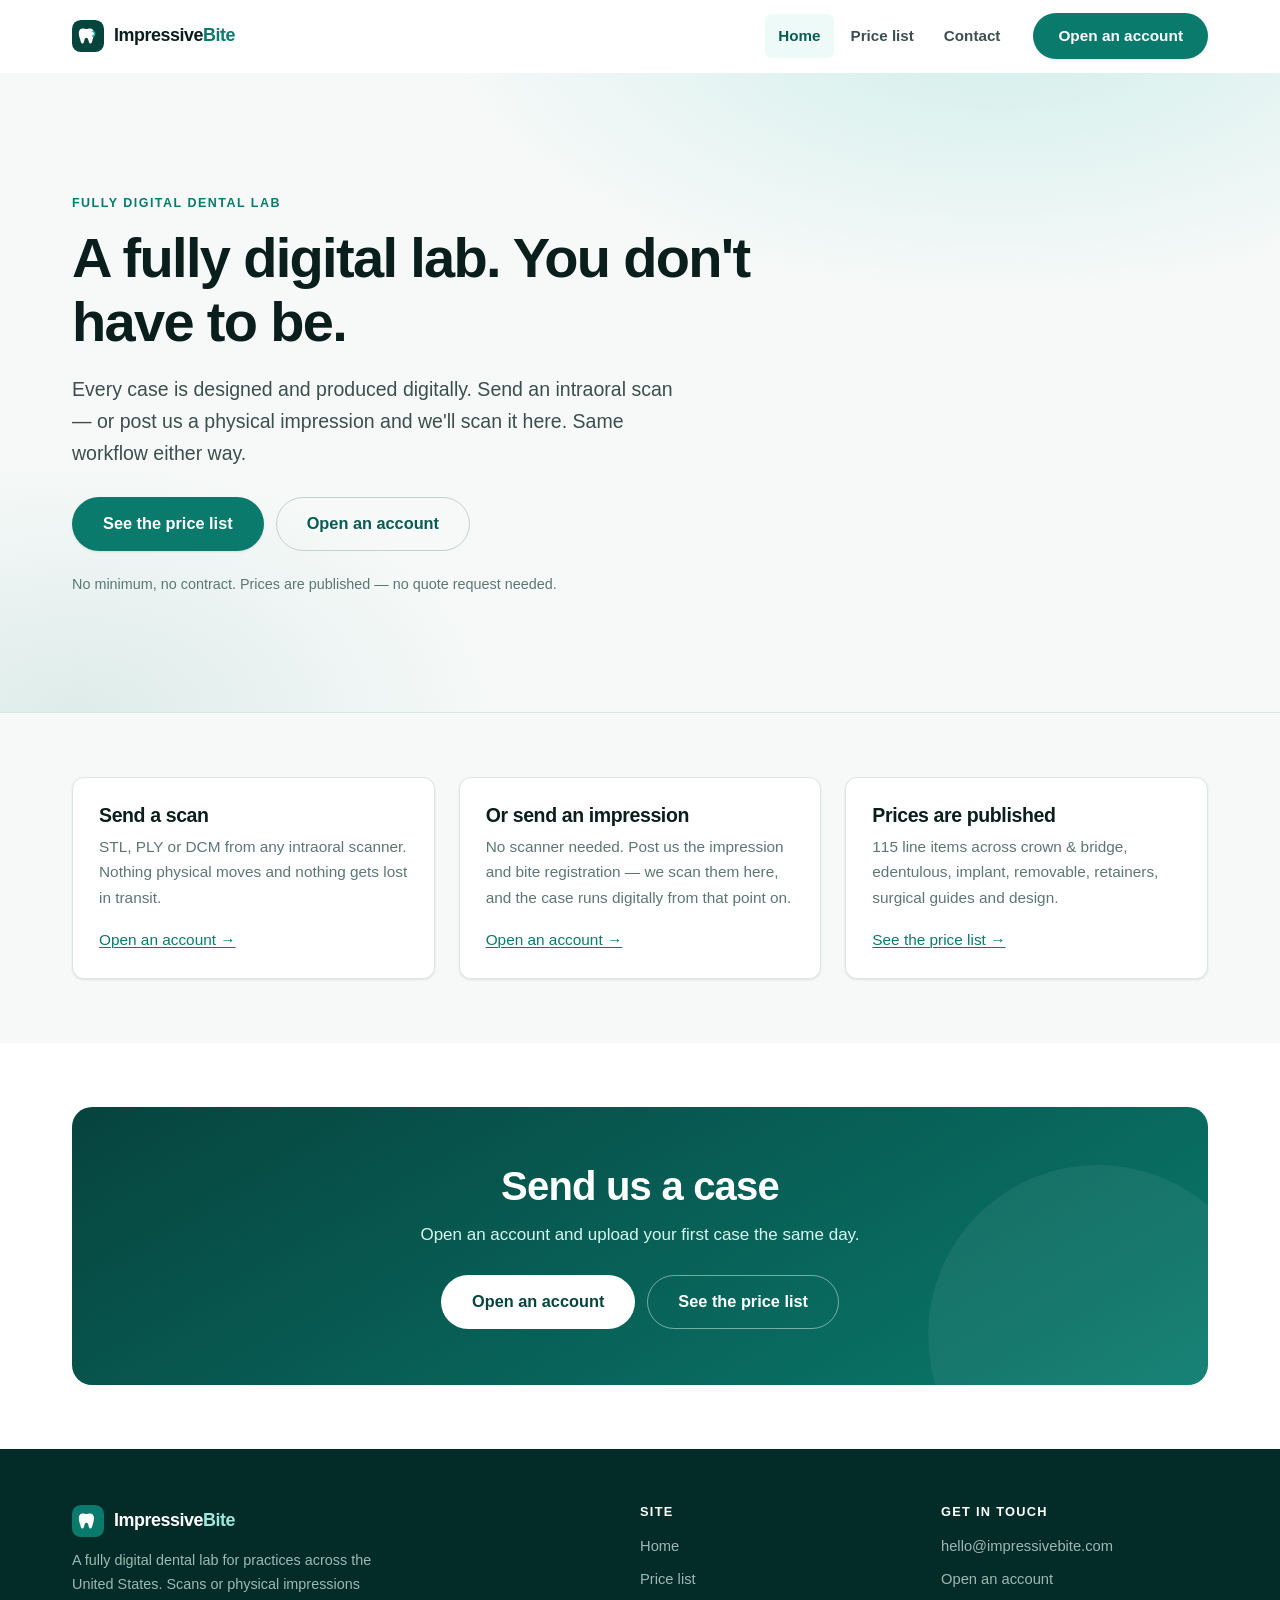
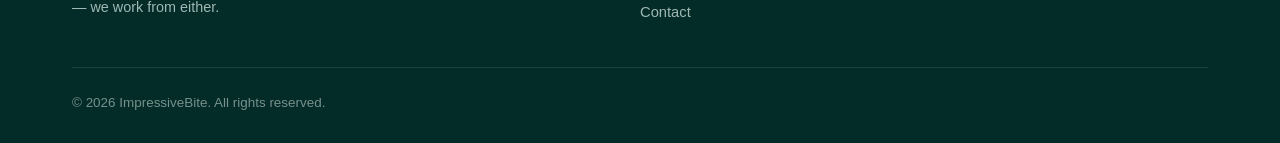
==== commit b7f7b784: "Lead with the fully-digital positioning and the impression route The lab runs entirely digitally; pr" ====
--- a/index.html
+++ b/index.html
@@ -3,12 +3,12 @@
 <head>
 <meta charset="utf-8">
 <meta name="viewport" content="width=device-width, initial-scale=1">
-<title>ImpressiveBite — Digital Dental Lab</title>
-<meta name="description" content="A digital dental lab for US practices. Crown and bridge, implants, removables, retainers and surgical guides. Full price list online.">
+<title>ImpressiveBite — Fully Digital Dental Lab</title>
+<meta name="description" content="A fully digital dental lab for US practices. Send an intraoral scan or a physical impression — we scan it. Crown and bridge, implants, removables, retainers and surgical guides, with the full price list online.">
 <link rel="canonical" href="https://impressivebite.com/">
 <meta property="og:type" content="website">
-<meta property="og:title" content="ImpressiveBite — Digital Dental Lab">
-<meta property="og:description" content="A digital dental lab for US practices. Full price list online.">
+<meta property="og:title" content="ImpressiveBite — Fully Digital Dental Lab">
+<meta property="og:description" content="A fully digital lab. You don't have to be — send a scan or a physical impression. Full price list online.">
 <meta property="og:url" content="https://impressivebite.com/">
 <meta name="theme-color" content="#06443e">
 <link rel="icon" href="assets/img/favicon.svg" type="image/svg+xml">
@@ -51,11 +51,11 @@
   <section class="hero" style="padding:clamp(64px,9vw,120px) 0">
     <div class="wrap">
       <div style="max-width:700px">
-        <span class="eyebrow">Digital dental lab</span>
-        <h1>A dental lab for US practices.</h1>
+        <span class="eyebrow">Fully digital dental lab</span>
+        <h1>A fully digital lab. You don't have to be.</h1>
         <p class="hero__lede">
-          Crown and bridge, implants, removables, retainers and surgical guides.
-          Send a scan or an impression — we design, make and ship it back.
+          Every case is designed and produced digitally. Send an intraoral scan — or post us
+          a physical impression and we'll scan it here. Same workflow either way.
         </p>
 
         <div class="btn-row">
@@ -74,21 +74,21 @@
     <div class="wrap">
       <div class="grid grid--3">
         <article class="card">
-          <h3>What we make</h3>
-          <p>115 line items across crown &amp; bridge, edentulous, implant, removable, retainers, surgical guides and design services.</p>
-          <p style="margin-bottom:0"><a href="products.html">See the full price list →</a></p>
-        </article>
-
-        <article class="card">
-          <h3>How to send a case</h3>
-          <p>Upload an intraoral scan in STL, PLY or DCM — or post us a PVS impression and we'll digitise it here.</p>
+          <h3>Send a scan</h3>
+          <p>STL, PLY or DCM from any intraoral scanner. Nothing physical moves and nothing gets lost in transit.</p>
           <p style="margin-bottom:0"><a href="contact.html">Open an account →</a></p>
         </article>
 
         <article class="card">
-          <h3>What it costs</h3>
-          <p>One price per unit, published in full. No shade fees, no rush fees, no surcharges at invoice.</p>
-          <p style="margin-bottom:0"><a href="products.html">Check a price →</a></p>
+          <h3>Or send an impression</h3>
+          <p>No scanner needed. Post us the impression and bite registration — we scan them here, and the case runs digitally from that point on.</p>
+          <p style="margin-bottom:0"><a href="contact.html">Open an account →</a></p>
+        </article>
+
+        <article class="card">
+          <h3>Prices are published</h3>
+          <p>115 line items across crown &amp; bridge, edentulous, implant, removable, retainers, surgical guides and design.</p>
+          <p style="margin-bottom:0"><a href="products.html">See the price list →</a></p>
         </article>
       </div>
     </div>
@@ -120,7 +120,7 @@
           </svg>
           <span>Impressive<em style="color:#9fe7dc">Bite</em></span>
         </a>
-        <p>A digital dental lab for practices across the United States.</p>
+        <p>A fully digital dental lab for practices across the United States. Scans or physical impressions — we work from either.</p>
       </div>
 
       <div>
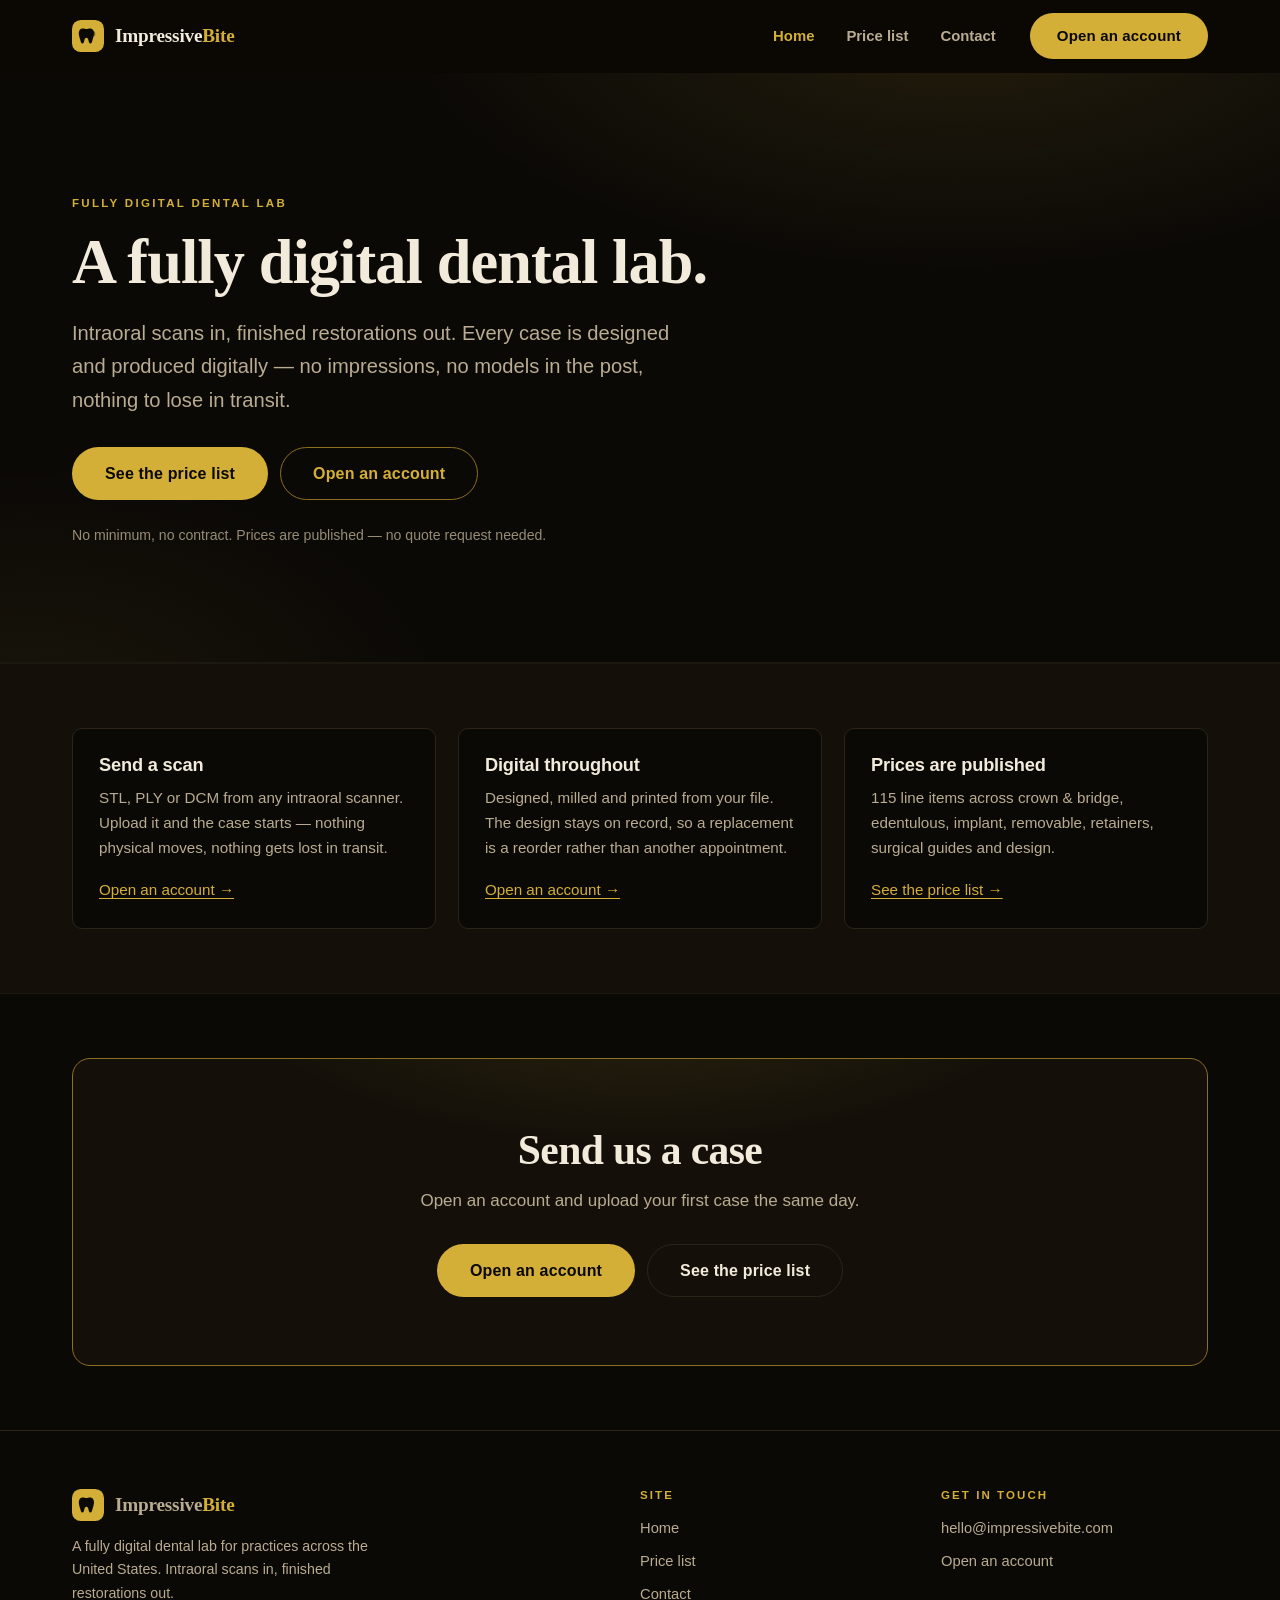
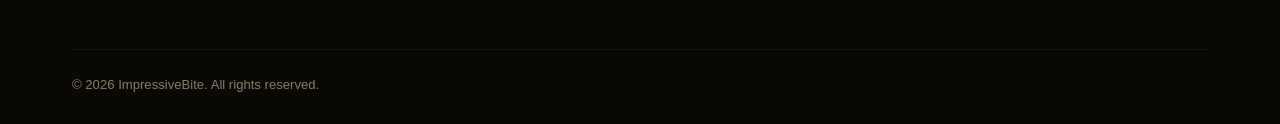
==== commit 3f57d257: "Scan-only intake, and repaint in gold and black Two changes.  1. Fully digital means scan-only. Ever" ====
--- a/index.html
+++ b/index.html
@@ -4,13 +4,13 @@
 <meta charset="utf-8">
 <meta name="viewport" content="width=device-width, initial-scale=1">
 <title>ImpressiveBite — Fully Digital Dental Lab</title>
-<meta name="description" content="A fully digital dental lab for US practices. Send an intraoral scan or a physical impression — we scan it. Crown and bridge, implants, removables, retainers and surgical guides, with the full price list online.">
+<meta name="description" content="A fully digital dental lab for US practices. Intraoral scans in, finished restorations out. Crown and bridge, implants, removables, retainers and surgical guides, with the full price list online.">
 <link rel="canonical" href="https://impressivebite.com/">
 <meta property="og:type" content="website">
 <meta property="og:title" content="ImpressiveBite — Fully Digital Dental Lab">
-<meta property="og:description" content="A fully digital lab. You don't have to be — send a scan or a physical impression. Full price list online.">
+<meta property="og:description" content="Intraoral scans in, finished restorations out. Full price list online.">
 <meta property="og:url" content="https://impressivebite.com/">
-<meta name="theme-color" content="#06443e">
+<meta name="theme-color" content="#0b0906">
 <link rel="icon" href="assets/img/favicon.svg" type="image/svg+xml">
 <script>document.documentElement.classList.add("js");</script>
 <link rel="stylesheet" href="assets/css/site.css">
@@ -23,9 +23,9 @@
   <div class="wrap">
     <a class="brand" href="index.html">
       <svg viewBox="0 0 40 40" aria-hidden="true" focusable="false">
-        <rect width="40" height="40" rx="11" fill="#06443e"/>
-        <path d="M13.4 10.5c-2.9 0-4.9 2.3-4.9 5.6 0 3 .8 5.3 1.7 8.2.7 2.3 1 5.2 2.9 5.2 1.7 0 1.9-2.4 2.4-4.4.4-1.6.9-2.9 2.5-2.9s2.1 1.3 2.5 2.9c.5 2 .7 4.4 2.4 4.4 1.9 0 2.2-2.9 2.9-5.2.9-2.9 1.7-5.2 1.7-8.2 0-3.3-2-5.6-4.9-5.6-2 0-3.2.9-4.6.9s-2.6-.9-4.6-.9z" fill="#fff"/>
-        <path d="M25.5 14.2c1.6 0 2.9 1.3 2.9 2.9s-1.3 2.9-2.9 2.9" stroke="#14b8a6" stroke-width="1.6" fill="none" stroke-linecap="round"/>
+        <rect width="40" height="40" rx="11" fill="#d4af37"/>
+        <path d="M13.4 10.5c-2.9 0-4.9 2.3-4.9 5.6 0 3 .8 5.3 1.7 8.2.7 2.3 1 5.2 2.9 5.2 1.7 0 1.9-2.4 2.4-4.4.4-1.6.9-2.9 2.5-2.9s2.1 1.3 2.5 2.9c.5 2 .7 4.4 2.4 4.4 1.9 0 2.2-2.9 2.9-5.2.9-2.9 1.7-5.2 1.7-8.2 0-3.3-2-5.6-4.9-5.6-2 0-3.2.9-4.6.9s-2.6-.9-4.6-.9z" fill="#0b0906"/>
+        <path d="M25.5 14.2c1.6 0 2.9 1.3 2.9 2.9s-1.3 2.9-2.9 2.9" stroke="#0b0906" stroke-opacity=".45" stroke-width="1.6" fill="none" stroke-linecap="round"/>
       </svg>
       <span>Impressive<em>Bite</em></span>
     </a>
@@ -52,10 +52,10 @@
     <div class="wrap">
       <div style="max-width:700px">
         <span class="eyebrow">Fully digital dental lab</span>
-        <h1>A fully digital lab. You don't have to be.</h1>
+        <h1>A fully digital dental lab.</h1>
         <p class="hero__lede">
-          Every case is designed and produced digitally. Send an intraoral scan — or post us
-          a physical impression and we'll scan it here. Same workflow either way.
+          Intraoral scans in, finished restorations out. Every case is designed and produced
+          digitally — no impressions, no models in the post, nothing to lose in transit.
         </p>
 
         <div class="btn-row">
@@ -73,19 +73,19 @@
   <section class="section section--sand section--tight">
     <div class="wrap">
       <div class="grid grid--3">
-        <article class="card">
+        <article class="card reveal">
           <h3>Send a scan</h3>
-          <p>STL, PLY or DCM from any intraoral scanner. Nothing physical moves and nothing gets lost in transit.</p>
+          <p>STL, PLY or DCM from any intraoral scanner. Upload it and the case starts — nothing physical moves, nothing gets lost in transit.</p>
           <p style="margin-bottom:0"><a href="contact.html">Open an account →</a></p>
         </article>
 
-        <article class="card">
-          <h3>Or send an impression</h3>
-          <p>No scanner needed. Post us the impression and bite registration — we scan them here, and the case runs digitally from that point on.</p>
+        <article class="card reveal">
+          <h3>Digital throughout</h3>
+          <p>Designed, milled and printed from your file. The design stays on record, so a replacement is a reorder rather than another appointment.</p>
           <p style="margin-bottom:0"><a href="contact.html">Open an account →</a></p>
         </article>
 
-        <article class="card">
+        <article class="card reveal">
           <h3>Prices are published</h3>
           <p>115 line items across crown &amp; bridge, edentulous, implant, removable, retainers, surgical guides and design.</p>
           <p style="margin-bottom:0"><a href="products.html">See the price list →</a></p>
@@ -115,12 +115,12 @@
       <div>
         <a class="brand" href="index.html">
           <svg viewBox="0 0 40 40" aria-hidden="true" focusable="false">
-            <rect width="40" height="40" rx="11" fill="#0a7a6d"/>
-            <path d="M13.4 10.5c-2.9 0-4.9 2.3-4.9 5.6 0 3 .8 5.3 1.7 8.2.7 2.3 1 5.2 2.9 5.2 1.7 0 1.9-2.4 2.4-4.4.4-1.6.9-2.9 2.5-2.9s2.1 1.3 2.5 2.9c.5 2 .7 4.4 2.4 4.4 1.9 0 2.2-2.9 2.9-5.2.9-2.9 1.7-5.2 1.7-8.2 0-3.3-2-5.6-4.9-5.6-2 0-3.2.9-4.6.9s-2.6-.9-4.6-.9z" fill="#fff"/>
+            <rect width="40" height="40" rx="11" fill="#d4af37"/>
+            <path d="M13.4 10.5c-2.9 0-4.9 2.3-4.9 5.6 0 3 .8 5.3 1.7 8.2.7 2.3 1 5.2 2.9 5.2 1.7 0 1.9-2.4 2.4-4.4.4-1.6.9-2.9 2.5-2.9s2.1 1.3 2.5 2.9c.5 2 .7 4.4 2.4 4.4 1.9 0 2.2-2.9 2.9-5.2.9-2.9 1.7-5.2 1.7-8.2 0-3.3-2-5.6-4.9-5.6-2 0-3.2.9-4.6.9s-2.6-.9-4.6-.9z" fill="#0b0906"/>
           </svg>
-          <span>Impressive<em style="color:#9fe7dc">Bite</em></span>
+          <span>Impressive<em>Bite</em></span>
         </a>
-        <p>A fully digital dental lab for practices across the United States. Scans or physical impressions — we work from either.</p>
+        <p>A fully digital dental lab for practices across the United States. Intraoral scans in, finished restorations out.</p>
       </div>
 
       <div>
--- a/assets/css/site.css
+++ b/assets/css/site.css
@@ -1,50 +1,56 @@
 /* ==========================================================================
    ImpressiveBite — design system
    Single stylesheet, no build step, no external dependencies.
+
+   A committed dark theme: warm near-black ground, gold accent, cream text.
+   There is no light variant on purpose — the palette IS the brand here, and
+   inverting it would produce a different, weaker identity. `color-scheme: dark`
+   tells the browser to render form controls and scrollbars to match.
    ========================================================================== */
 
 /* --- Tokens --------------------------------------------------------------- */
 
 :root {
-  /* Brand */
-  --teal-950: #032b27;
-  --teal-900: #06443e;
-  --teal-800: #085c53;
-  --teal-700: #0a7a6d;
-  --teal-600: #0f9c8a;
-  --teal-500: #14b8a6;
-  --teal-200: #9fe7dc;
-  --teal-100: #d6f5f0;
-  --teal-50:  #eefaf8;
-
-  /* Neutrals */
-  --ink:      #0a1f1c;
-  --slate-700:#3c4f4c;
-  --slate-500:#5c7773; /* AA on both white (4.84:1) and --sand (4.57:1) */
-  --slate-300:#c3d1ce;
-  --slate-200:#dde6e4;
-  --slate-100:#eef3f2;
-  --sand:     #f6f9f8;
-  --white:    #ffffff;
-
-  /* Accents */
-  --amber:    #d98324;
-  --amber-50: #fdf3e6;
-  --rose:     #b4413c;
+  color-scheme: dark;
+
+  /* Ground. Warm near-blacks, biased slightly toward the gold so the accent
+     sits in the same family rather than on top of a cold grey. */
+  --ink:       #0b0906;   /* page */
+  --ink-2:     #141009;   /* panels, cards, table bodies */
+  --ink-3:     #1f1810;   /* stripes, hover, table heads */
+
+  /* Gold. Three stops: one for text and fills, one for highlight, one that is
+     for borders ONLY — gold-deep is 4.18:1 on the ground and fails AA as text. */
+  --gold:        #d4af37;
+  --gold-bright: #e8cc72;
+  --gold-deep:   #8c6f1f;
+
+  /* Text. Warm creams, never pure white. */
+  --cream:     #f2ebdc;   /* 16.8:1 on --ink */
+  --cream-dim: #b9ac92;   /*  8.9:1 on --ink */
+
+  /* Lines */
+  --line:      #2c2418;
+  --line-soft: #1c170f;
+
+  /* Status */
+  --rose:      #e08a84;
+  --rose-bg:   #2a1412;
 
   /* Type */
-  --font-sans: "Inter", -apple-system, BlinkMacSystemFont, "Segoe UI", Roboto,
+  --font-display: "Hoefler Text", "Iowan Old Style", Georgia, "Times New Roman", serif;
+  --font-sans: -apple-system, BlinkMacSystemFont, "Segoe UI", Roboto,
                "Helvetica Neue", Arial, sans-serif;
   --font-mono: ui-monospace, SFMono-Regular, "SF Mono", Menlo, Consolas, monospace;
 
   /* Space + shape */
   --wrap: 1180px;
-  --radius-sm: 6px;
-  --radius: 12px;
-  --radius-lg: 20px;
-  --shadow-sm: 0 1px 2px rgba(10, 31, 28, .06), 0 1px 3px rgba(10, 31, 28, .05);
-  --shadow:    0 4px 12px rgba(10, 31, 28, .07), 0 2px 4px rgba(10, 31, 28, .04);
-  --shadow-lg: 0 18px 40px rgba(10, 31, 28, .12), 0 4px 12px rgba(10, 31, 28, .06);
+  --radius-sm: 4px;
+  --radius: 10px;
+  --radius-lg: 18px;
+  --shadow-sm: 0 1px 2px rgba(0, 0, 0, .5);
+  --shadow:    0 6px 18px rgba(0, 0, 0, .55);
+  --shadow-lg: 0 24px 54px rgba(0, 0, 0, .6);
   --header-h: 72px;
 }
 
@@ -63,41 +69,50 @@
   font-family: var(--font-sans);
   font-size: 17px;
   line-height: 1.65;
-  color: var(--slate-700);
-  background: var(--white);
+  color: var(--cream-dim);
+  background: var(--ink);
   -webkit-font-smoothing: antialiased;
 }
 
 h1, h2, h3, h4 {
   margin: 0 0 .5em;
-  color: var(--ink);
-  line-height: 1.15;
-  letter-spacing: -.02em;
-  font-weight: 700;
-}
-
-h1 { font-size: clamp(2.1rem, 1.4rem + 3vw, 3.5rem); letter-spacing: -.03em; }
-h2 { font-size: clamp(1.7rem, 1.2rem + 2vw, 2.5rem); }
-h3 { font-size: 1.22rem; }
-h4 { font-size: 1.02rem; }
+  color: var(--cream);
+  line-height: 1.12;
+  text-wrap: balance;
+}
+
+/* The display serif carries the personality; the sans carries the information. */
+h1, h2 {
+  font-family: var(--font-display);
+  font-weight: 600;
+  letter-spacing: -.015em;
+}
+h3, h4 { font-family: var(--font-sans); font-weight: 650; letter-spacing: -.01em; }
+
+h1 { font-size: clamp(2.3rem, 1.5rem + 3.2vw, 3.9rem); }
+h2 { font-size: clamp(1.75rem, 1.2rem + 2.1vw, 2.6rem); }
+h3 { font-size: 1.14rem; }
+h4 { font-size: 1rem; }
 
 p { margin: 0 0 1.1em; }
 p:last-child { margin-bottom: 0; }
 
-a { color: var(--teal-700); text-decoration-thickness: 1px; text-underline-offset: 2px; }
-a:hover { color: var(--teal-800); }
+a { color: var(--gold); text-decoration-thickness: 1px; text-underline-offset: 3px; }
+a:hover { color: var(--gold-bright); }
 
 img, svg { max-width: 100%; display: block; }
 ul, ol { margin: 0 0 1.1em; padding-left: 1.2em; }
 li { margin-bottom: .4em; }
-strong { color: var(--ink); font-weight: 650; }
+strong { color: var(--cream); font-weight: 650; }
 small { font-size: .84rem; }
 
 :focus-visible {
-  outline: 3px solid var(--teal-500);
-  outline-offset: 2px;
-  border-radius: 3px;
-}
+  outline: 2px solid var(--gold);
+  outline-offset: 3px;
+  border-radius: 2px;
+}
+
+::selection { background: var(--gold); color: var(--ink); }
 
 /* --- Layout helpers ------------------------------------------------------- */
 
@@ -107,50 +122,29 @@
   margin-inline: auto;
   padding-inline: 22px;
 }
-.wrap--narrow { max-width: 780px; }
 
 .section { padding: clamp(56px, 7vw, 96px) 0; }
 .section--tight { padding: clamp(40px, 5vw, 64px) 0; }
-.section--sand { background: var(--sand); }
-.section--teal {
-  background: linear-gradient(160deg, var(--teal-900), var(--teal-800) 60%, var(--teal-700));
-  color: var(--teal-100);
-}
-.section--teal h2, .section--teal h3 { color: var(--white); }
-
-.section-head { max-width: 680px; margin-bottom: 42px; }
-.section-head--center { margin-inline: auto; text-align: center; }
-.section-head p { font-size: 1.06rem; color: var(--slate-500); margin-bottom: 0; }
-/* teal-100 not teal-200 here: teal-200 is only 3.72:1 on the lightest stop of
-   the teal gradient, which fails AA for body-size text. */
-.section--teal .section-head p { color: var(--teal-100); }
+.section--sand { background: var(--ink-2); border-block: 1px solid var(--line-soft); }
 
 .eyebrow {
   display: inline-block;
-  font-size: .78rem;
+  font-size: .72rem;
   font-weight: 700;
-  letter-spacing: .12em;
+  letter-spacing: .2em;
   text-transform: uppercase;
-  color: var(--teal-700);
-  margin-bottom: 12px;
-}
-.section--teal .eyebrow { color: var(--teal-100); }
-
-.grid { display: grid; gap: 24px; }
+  color: var(--gold);
+  margin-bottom: 14px;
+}
+
+.grid { display: grid; gap: 22px; }
 .grid--2 { grid-template-columns: repeat(auto-fit, minmax(280px, 1fr)); }
 .grid--3 { grid-template-columns: repeat(auto-fit, minmax(270px, 1fr)); }
-.grid--4 { grid-template-columns: repeat(auto-fit, minmax(215px, 1fr)); }
-
-.lede { font-size: 1.15rem; color: var(--slate-500); }
-.center { text-align: center; }
-.stack > * + * { margin-top: 14px; }
 
 .sr-only {
   position: absolute;
-  width: 1px;
-  height: 1px;
-  padding: 0;
-  margin: -1px;
+  width: 1px; height: 1px;
+  padding: 0; margin: -1px;
   overflow: hidden;
   clip: rect(0 0 0 0);
   white-space: nowrap;
@@ -161,13 +155,14 @@
   position: absolute;
   left: -9999px;
   top: 0;
-  background: var(--teal-900);
-  color: #fff;
+  background: var(--gold);
+  color: var(--ink);
   padding: 12px 20px;
   z-index: 200;
+  font-weight: 650;
   border-radius: 0 0 var(--radius-sm) 0;
 }
-.skip-link:focus { left: 0; color: #fff; }
+.skip-link:focus { left: 0; color: var(--ink); }
 
 /* --- Buttons -------------------------------------------------------------- */
 
@@ -176,13 +171,14 @@
   align-items: center;
   justify-content: center;
   gap: 9px;
-  padding: 13px 24px;
+  padding: 13px 26px;
   border: 1px solid transparent;
   border-radius: 999px;
   font: inherit;
-  font-size: .96rem;
+  font-size: .94rem;
   font-weight: 650;
   line-height: 1.2;
+  letter-spacing: .01em;
   text-decoration: none;
   cursor: pointer;
   transition: background-color .18s ease, color .18s ease,
@@ -191,24 +187,21 @@
 .btn:hover { transform: translateY(-1px); }
 .btn:active { transform: translateY(0); }
 
-.btn--primary { background: var(--teal-700); color: #fff; box-shadow: var(--shadow-sm); }
-.btn--primary:hover { background: var(--teal-800); color: #fff; box-shadow: var(--shadow); }
-
-.btn--ghost {
-  background: transparent;
-  color: var(--teal-800);
-  border-color: var(--slate-300);
-}
-.btn--ghost:hover { background: var(--teal-50); border-color: var(--teal-200); color: var(--teal-900); }
-
-.btn--light { background: #fff; color: var(--teal-900); }
-.btn--light:hover { background: var(--teal-50); color: var(--teal-900); }
-
-.btn--outline-light { background: transparent; color: #fff; border-color: rgba(255,255,255,.45); }
-.btn--outline-light:hover { background: rgba(255,255,255,.12); color: #fff; }
+.btn--primary { background: var(--gold); color: var(--ink); }
+.btn--primary:hover { background: var(--gold-bright); color: var(--ink); box-shadow: 0 6px 20px rgba(212, 175, 55, .22); }
+
+.btn--ghost { background: transparent; color: var(--gold); border-color: var(--gold-deep); }
+.btn--ghost:hover { background: rgba(212, 175, 55, .09); border-color: var(--gold); color: var(--gold-bright); }
+
+/* On the gold-bordered CTA panel the emphasis flips: solid gold leads. */
+.btn--light { background: var(--gold); color: var(--ink); }
+.btn--light:hover { background: var(--gold-bright); color: var(--ink); }
+
+.btn--outline-light { background: transparent; color: var(--cream); border-color: var(--line); }
+.btn--outline-light:hover { background: rgba(242, 235, 220, .07); color: var(--cream); border-color: var(--cream-dim); }
 
 .btn--wide { width: 100%; }
-.btn--lg { padding: 16px 30px; font-size: 1.02rem; }
+.btn--lg { padding: 16px 32px; font-size: 1rem; }
 
 .btn-row { display: flex; flex-wrap: wrap; gap: 12px; }
 .btn-row--center { justify-content: center; }
@@ -219,14 +212,14 @@
   position: sticky;
   top: 0;
   z-index: 100;
-  background: rgba(255, 255, 255, .92);
-  backdrop-filter: saturate(180%) blur(12px);
+  background: rgba(11, 9, 6, .82);
+  backdrop-filter: saturate(160%) blur(14px);
   border-bottom: 1px solid transparent;
-  transition: border-color .2s ease, box-shadow .2s ease;
+  transition: border-color .2s ease, background-color .2s ease;
 }
 .site-header.is-stuck {
-  border-bottom-color: var(--slate-200);
-  box-shadow: 0 1px 12px rgba(10, 31, 28, .05);
+  border-bottom-color: var(--line);
+  background: rgba(11, 9, 6, .95);
 }
 
 .site-header .wrap {
@@ -239,32 +232,34 @@
 .brand {
   display: inline-flex;
   align-items: center;
-  gap: 10px;
+  gap: 11px;
   text-decoration: none;
-  color: var(--ink);
-  font-weight: 750;
-  font-size: 1.12rem;
-  letter-spacing: -.025em;
+  color: var(--cream);
+  font-family: var(--font-display);
+  font-weight: 600;
+  font-size: 1.2rem;
+  letter-spacing: -.01em;
   margin-right: auto;
   white-space: nowrap;
 }
-.brand:hover { color: var(--teal-800); }
+.brand:hover { color: var(--cream); }
 .brand svg { width: 32px; height: 32px; flex: none; }
-.brand span em { font-style: normal; color: var(--teal-700); }
+.brand span em { font-style: normal; color: var(--gold); }
 
 .nav { display: flex; align-items: center; gap: 4px; }
+
 /* :not(.btn) keeps these off the CTA — `.nav a` would otherwise outrank
-   `.btn--primary` and paint the button label slate instead of white. */
+   `.btn--primary` and paint the button label cream instead of ink. */
 .nav a:not(.btn) {
-  padding: 9px 13px;
+  padding: 9px 14px;
   border-radius: var(--radius-sm);
-  font-size: .95rem;
+  font-size: .93rem;
   font-weight: 550;
-  color: var(--slate-700);
+  color: var(--cream-dim);
   text-decoration: none;
 }
-.nav a:not(.btn):hover { background: var(--slate-100); color: var(--ink); }
-.nav a[aria-current="page"] { color: var(--teal-800); background: var(--teal-50); }
+.nav a:not(.btn):hover { color: var(--cream); background: var(--ink-3); }
+.nav a[aria-current="page"] { color: var(--gold); }
 
 /* The nav carries its own CTA for the mobile menu; on desktop the standalone
    .header-cta is the one that shows, so hide the duplicate. */
@@ -273,22 +268,21 @@
 
 .nav-toggle {
   display: none;
-  width: 44px;
-  height: 44px;
+  width: 44px; height: 44px;
   align-items: center;
   justify-content: center;
   background: transparent;
-  border: 1px solid var(--slate-200);
+  border: 1px solid var(--line);
   border-radius: var(--radius-sm);
   cursor: pointer;
-  color: var(--ink);
+  color: var(--cream);
 }
 .nav-toggle svg { width: 22px; height: 22px; }
 .nav-toggle .icon-close { display: none; }
 .nav-toggle[aria-expanded="true"] .icon-open { display: none; }
 .nav-toggle[aria-expanded="true"] .icon-close { display: block; }
 
-@media (max-width: 900px) {
+@media (max-width: 860px) {
   .nav {
     position: fixed;
     inset: var(--header-h) 0 auto 0;
@@ -296,8 +290,8 @@
     align-items: stretch;
     gap: 2px;
     padding: 14px 22px 22px;
-    background: #fff;
-    border-bottom: 1px solid var(--slate-200);
+    background: var(--ink);
+    border-bottom: 1px solid var(--line);
     box-shadow: var(--shadow-lg);
     transform: translateY(-8px);
     opacity: 0;
@@ -306,7 +300,7 @@
   }
   .nav.is-open { opacity: 1; visibility: visible; transform: translateY(0); }
   .nav a:not(.btn) { padding: 13px 12px; font-size: 1.02rem; }
-  .nav > .btn { display: inline-flex; margin-top: 10px; }
+  .nav > .btn { display: inline-flex; margin-top: 12px; }
   .header-cta { display: none; }
   .nav-toggle { display: inline-flex; }
 }
@@ -317,327 +311,150 @@
   position: relative;
   overflow: hidden;
   background:
-    radial-gradient(900px 460px at 78% -10%, rgba(20, 184, 166, .17), transparent 62%),
-    radial-gradient(700px 420px at 6% 100%, rgba(10, 122, 109, .10), transparent 60%),
-    var(--sand);
-  padding: clamp(52px, 7vw, 92px) 0 clamp(56px, 7vw, 96px);
-  border-bottom: 1px solid var(--slate-200);
-}
-
-.hero__grid {
-  display: grid;
-  grid-template-columns: 1.05fr .95fr;
-  gap: clamp(32px, 5vw, 64px);
-  align-items: center;
-}
-@media (max-width: 940px) {
-  .hero__grid { grid-template-columns: 1fr; }
-}
-
-.hero h1 { margin-bottom: 18px; }
-.hero h1 .accent { color: var(--teal-700); }
-.hero__lede { font-size: clamp(1.05rem, .98rem + .4vw, 1.22rem); max-width: 56ch; margin-bottom: 28px; }
-
-.badge-row { display: flex; flex-wrap: wrap; gap: 8px; margin-bottom: 22px; }
-.badge {
-  display: inline-flex;
-  align-items: center;
-  gap: 7px;
-  padding: 6px 13px 6px 10px;
-  background: #fff;
-  border: 1px solid var(--slate-200);
-  border-radius: 999px;
-  font-size: .82rem;
-  font-weight: 600;
-  color: var(--teal-900);
-  box-shadow: var(--shadow-sm);
-}
-.badge svg { width: 15px; height: 15px; color: var(--teal-600); flex: none; }
-
-.hero__note { margin-top: 22px; font-size: .9rem; color: var(--slate-500); }
-
-/* Hero visual: a case moving through the lab, day by day */
-.hero__visual {
-  position: relative;
-  background: #fff;
-  border: 1px solid var(--slate-200);
-  border-radius: var(--radius-lg);
-  padding: 28px;
-  box-shadow: var(--shadow-lg);
-}
-.hero__visual h4 { font-size: .82rem; text-transform: uppercase; letter-spacing: .1em; color: var(--slate-500); margin-bottom: 18px; }
-
-/* Case timeline. The connecting rail is drawn on the list so it sits behind
-   every marker without a pseudo-element on each row. */
-.timeline {
-  position: relative;
-  list-style: none;
-  margin: 0 0 22px;
-  padding: 0 0 0 30px;
-  display: grid;
-  gap: 16px;
-}
-.timeline::before {
-  content: "";
-  position: absolute;
-  left: 7px;
-  top: 10px;
-  bottom: 10px;
-  width: 2px;
-  background: linear-gradient(var(--teal-500), var(--teal-200));
-}
-.timeline li { position: relative; margin: 0; }
-.timeline li::before {
-  content: "";
-  position: absolute;
-  left: -30px;
-  top: 5px;
-  width: 16px;
-  height: 16px;
-  border-radius: 50%;
-  background: #fff;
-  border: 3px solid var(--teal-600);
-}
-.timeline li:last-child::before { background: var(--teal-600); }
-.timeline .day {
-  display: block;
-  font-size: .72rem;
-  font-weight: 750;
-  letter-spacing: .1em;
-  text-transform: uppercase;
-  color: var(--teal-700);
-}
-.timeline .what { font-size: .94rem; font-weight: 600; color: var(--ink); }
-.timeline .detail { display: block; font-size: .84rem; color: var(--slate-500); }
-
-.hero-stats {
-  display: grid;
-  grid-template-columns: repeat(3, 1fr);
-  gap: 10px;
-  padding-top: 20px;
-  border-top: 1px solid var(--slate-200);
-}
-.hero-stats div { text-align: center; }
-.hero-stats b { display: block; font-size: 1.22rem; color: var(--teal-800); letter-spacing: -.02em; }
-.hero-stats span { font-size: .74rem; color: var(--slate-500); line-height: 1.35; display: block; }
+    radial-gradient(880px 420px at 75% -12%, rgba(212, 175, 55, .13), transparent 64%),
+    radial-gradient(700px 400px at 2% 108%, rgba(212, 175, 55, .07), transparent 60%),
+    var(--ink);
+  border-bottom: 1px solid var(--line-soft);
+}
+
+.hero h1 { margin-bottom: 20px; }
+.hero__lede {
+  font-size: clamp(1.06rem, .98rem + .45vw, 1.26rem);
+  max-width: 56ch;
+  margin-bottom: 30px;
+  color: var(--cream-dim);
+}
+.hero__note { margin-top: 24px; font-size: .88rem; color: var(--cream-dim); opacity: .8; }
 
 /* --- Cards ---------------------------------------------------------------- */
 
 .card {
-  background: #fff;
-  border: 1px solid var(--slate-200);
+  background: var(--ink-2);
+  border: 1px solid var(--line);
   border-radius: var(--radius);
   padding: 26px;
-  box-shadow: var(--shadow-sm);
-  transition: transform .2s ease, box-shadow .2s ease, border-color .2s ease;
-}
-.card--hover:hover { transform: translateY(-3px); box-shadow: var(--shadow); border-color: var(--teal-200); }
-.card h3 { margin-bottom: 8px; }
-.card p { color: var(--slate-500); font-size: .96rem; }
-
-.icon-badge {
-  display: inline-flex;
-  align-items: center;
-  justify-content: center;
-  width: 46px;
-  height: 46px;
-  border-radius: 12px;
-  background: var(--teal-50);
-  color: var(--teal-700);
-  margin-bottom: 16px;
-}
-.icon-badge svg { width: 23px; height: 23px; }
-
-/* --- Product cards -------------------------------------------------------- */
-
-.product {
-  display: flex;
-  flex-direction: column;
-  background: #fff;
-  border: 1px solid var(--slate-200);
-  border-radius: var(--radius);
-  overflow: hidden;
-  box-shadow: var(--shadow-sm);
-  transition: transform .2s ease, box-shadow .2s ease, border-color .2s ease;
-}
-.product:hover { transform: translateY(-3px); box-shadow: var(--shadow); border-color: var(--teal-200); }
-
-.product__top {
-  padding: 22px 24px 18px;
-  background: linear-gradient(150deg, var(--teal-50), #fff);
-  border-bottom: 1px solid var(--slate-200);
-}
-.product__tag {
-  display: inline-block;
-  font-size: .7rem;
-  font-weight: 750;
-  letter-spacing: .1em;
-  text-transform: uppercase;
-  color: var(--teal-700);
-  background: var(--teal-100);
-  padding: 4px 9px;
-  border-radius: 999px;
-  margin-bottom: 12px;
-}
-/* Category accents. Each service family keeps one hue across the site so a
-   card on the home page and its section on the catalog read as the same thing. */
-.product__tag--implant { color: #7a4b06; background: #fdeccb; }
-.product__tag--removable { color: #5a2f8f; background: #ece3fb; }
-.product__tag--appliance { color: #0f5f8a; background: #d9edf8; }
-.product h3 { font-size: 1.16rem; margin-bottom: 4px; }
-.product__sub { font-size: .88rem; color: var(--slate-500); margin: 0; }
-
-.product__body { padding: 20px 24px 24px; display: flex; flex-direction: column; flex: 1; }
-.product__body p { font-size: .94rem; color: var(--slate-500); }
-
-.spec-list { list-style: none; padding: 0; margin: 0 0 18px; font-size: .88rem; }
-.spec-list li {
-  display: flex;
-  justify-content: space-between;
-  gap: 14px;
-  padding: 7px 0;
-  border-bottom: 1px dashed var(--slate-200);
-  margin: 0;
-}
-.spec-list li:last-child { border-bottom: 0; }
-.spec-list dt, .spec-list .k { color: var(--slate-500); }
-.spec-list .v { font-weight: 650; color: var(--ink); font-family: var(--font-mono); font-size: .84rem; text-align: right; }
-
-.product__foot { margin-top: auto; padding-top: 4px; }
+  transition: transform .2s ease, border-color .2s ease, box-shadow .2s ease;
+}
+.card--hover:hover {
+  transform: translateY(-3px);
+  border-color: var(--gold-deep);
+  box-shadow: var(--shadow);
+}
+.card h3 { margin-bottom: 9px; }
+.card p { color: var(--cream-dim); font-size: .95rem; }
+.section--sand .card { background: var(--ink); }
 
 /* --- Feature list --------------------------------------------------------- */
 
 .checks { list-style: none; padding: 0; margin: 0; }
 .checks li {
   position: relative;
-  padding-left: 32px;
-  margin-bottom: 13px;
-  font-size: .98rem;
+  padding-left: 30px;
+  margin-bottom: 12px;
+  font-size: .96rem;
 }
 .checks li::before {
   content: "";
   position: absolute;
   left: 0;
-  top: .28em;
-  width: 20px;
-  height: 20px;
+  top: .3em;
+  width: 18px; height: 18px;
   border-radius: 999px;
-  background: var(--teal-100) url("data:image/svg+xml,%3Csvg xmlns='http://www.w3.org/2000/svg' viewBox='0 0 24 24' fill='none' stroke='%230a7a6d' stroke-width='3.2' stroke-linecap='round' stroke-linejoin='round'%3E%3Cpolyline points='20 6 9 17 4 12'/%3E%3C/svg%3E") center / 12px 12px no-repeat;
-}
-.section--teal .checks li::before { background-color: rgba(255,255,255,.16); }
-.section--teal .checks li { color: var(--teal-100); }
-
-/* --- Steps ---------------------------------------------------------------- */
-
-.steps { counter-reset: step; display: grid; gap: 20px; }
-.step { position: relative; padding-left: 62px; }
-.step::before {
-  counter-increment: step;
-  content: counter(step);
-  position: absolute;
-  left: 0;
-  top: 0;
-  width: 42px;
-  height: 42px;
-  display: grid;
-  place-items: center;
-  border-radius: 12px;
-  background: var(--teal-700);
-  color: #fff;
-  font-weight: 750;
-  font-size: 1.05rem;
-}
-.step h3 { font-size: 1.05rem; margin-bottom: 4px; }
-.step p { font-size: .95rem; color: var(--slate-500); margin: 0; }
+  background: rgba(212, 175, 55, .14) url("data:image/svg+xml,%3Csvg xmlns='http://www.w3.org/2000/svg' viewBox='0 0 24 24' fill='none' stroke='%23d4af37' stroke-width='3.4' stroke-linecap='round' stroke-linejoin='round'%3E%3Cpolyline points='20 6 9 17 4 12'/%3E%3C/svg%3E") center / 11px 11px no-repeat;
+}
 
 /* --- Tables --------------------------------------------------------------- */
 
 .table-scroll {
   overflow-x: auto;
-  border: 1px solid var(--slate-200);
+  border: 1px solid var(--line);
   border-radius: var(--radius);
-  background: #fff;
+  background: var(--ink-2);
   -webkit-overflow-scrolling: touch;
 }
-table { width: 100%; border-collapse: collapse; font-size: .92rem; min-width: 660px; }
+table { width: 100%; border-collapse: collapse; font-size: .92rem; }
 thead th {
-  background: var(--teal-900);
-  color: #fff;
+  background: var(--ink-3);
+  color: var(--gold);
   text-align: left;
   font-weight: 650;
-  font-size: .82rem;
-  letter-spacing: .04em;
+  font-size: .72rem;
+  letter-spacing: .14em;
   text-transform: uppercase;
-  padding: 13px 16px;
+  padding: 14px 18px;
   white-space: nowrap;
+  border-bottom: 1px solid var(--gold-deep);
 }
 tbody td, tbody th {
-  padding: 13px 16px;
-  border-top: 1px solid var(--slate-200);
+  padding: 13px 18px;
+  border-top: 1px solid var(--line-soft);
   vertical-align: top;
   text-align: left;
-}
-tbody th { font-weight: 650; color: var(--ink); white-space: nowrap; }
-tbody tr:nth-child(even) { background: var(--sand); }
-td.num { font-family: var(--font-mono); font-size: .86rem; white-space: nowrap; }
-
-.table-note { font-size: .86rem; color: var(--slate-500); margin-top: 12px; }
+  color: var(--cream-dim);
+}
+tbody th { font-weight: 600; color: var(--cream); }
+tbody tr:hover td, tbody tr:hover th { background: var(--ink-3); }
 
 /* --- Price list ----------------------------------------------------------- */
 
-.cat-nav {
-  display: flex;
-  flex-wrap: wrap;
-  gap: 8px;
-  margin-bottom: 22px;
-}
+.cat-nav { display: flex; flex-wrap: wrap; gap: 8px; margin-bottom: 24px; }
 .cat-nav a {
   display: inline-flex;
   align-items: center;
-  gap: 7px;
-  padding: 7px 14px;
-  border: 1px solid var(--slate-200);
+  gap: 8px;
+  padding: 8px 15px;
+  border: 1px solid var(--line);
   border-radius: 999px;
-  background: #fff;
-  font-size: .88rem;
+  background: var(--ink-2);
+  font-size: .86rem;
   font-weight: 600;
-  color: var(--teal-900);
+  color: var(--cream);
   text-decoration: none;
 }
-.cat-nav a:hover { border-color: var(--teal-200); background: var(--teal-50); }
+.cat-nav a:hover { border-color: var(--gold-deep); color: var(--gold-bright); background: var(--ink-3); }
 .cat-nav a span {
-  font-size: .76rem;
+  font-size: .74rem;
   font-weight: 650;
-  color: var(--slate-500);
+  color: var(--gold);
   font-variant-numeric: tabular-nums;
 }
 
-.price-filter { margin-bottom: 26px; }
+.price-filter { margin-bottom: 28px; }
 .price-filter input[type="search"] {
   width: 100%;
   max-width: 460px;
-  padding: 12px 15px;
+  padding: 13px 16px;
   font: inherit;
-  font-size: .96rem;
-  border: 1px solid var(--slate-300);
+  font-size: .95rem;
+  color: var(--cream);
+  background: var(--ink-2);
+  border: 1px solid var(--line);
   border-radius: var(--radius-sm);
 }
+.price-filter input::placeholder { color: var(--cream-dim); opacity: .65; }
 .price-filter input:focus {
   outline: none;
-  border-color: var(--teal-600);
-  box-shadow: 0 0 0 3px rgba(20, 184, 166, .18);
+  border-color: var(--gold);
+  box-shadow: 0 0 0 3px rgba(212, 175, 55, .16);
 }
 .price-filter__count {
-  margin: 8px 0 0;
-  font-size: .85rem;
-  color: var(--slate-500);
+  margin: 9px 0 0;
+  font-size: .84rem;
+  color: var(--gold);
   min-height: 1.2em;
 }
 
-.price-group { margin-bottom: 38px; scroll-margin-top: calc(var(--header-h) + 16px); }
+.price-group { margin-bottom: 40px; scroll-margin-top: calc(var(--header-h) + 16px); }
 .price-group:last-of-type { margin-bottom: 0; }
-.price-group h2 { font-size: 1.35rem; margin-bottom: 14px; }
+.price-group h2 {
+  font-size: 1.3rem;
+  margin-bottom: 14px;
+  padding-bottom: 10px;
+  border-bottom: 1px solid var(--line);
+}
 .price-group[hidden] { display: none; }
+.price-group table { min-width: 520px; }
+.price-group tbody th { font-weight: 600; white-space: normal; }
 
 /* Prices line up as a column of digits, so tabular figures matter here. */
 .price-col {
@@ -645,42 +462,36 @@
   white-space: nowrap;
   font-variant-numeric: tabular-nums;
   font-weight: 650;
-  color: var(--ink);
-}
-thead th.price-col { color: #fff; }
+  color: var(--gold);
+}
 .price-quote, .price-free {
   font-weight: 600;
-  font-size: .86rem;
-  color: var(--slate-500);
+  font-size: .84rem;
+  color: var(--cream-dim);
 }
 
 .price-empty {
-  padding: 28px;
+  padding: 30px;
   text-align: center;
-  color: var(--slate-500);
-  background: var(--sand);
-  border: 1px solid var(--slate-200);
+  color: var(--cream-dim);
+  background: var(--ink-2);
+  border: 1px solid var(--line);
   border-radius: var(--radius);
 }
-
-.price-group table { min-width: 520px; }
-.price-group tbody th { font-weight: 600; white-space: normal; }
 
 /* --- Callout -------------------------------------------------------------- */
 
 .callout {
   display: flex;
   gap: 16px;
-  padding: 20px 22px;
-  background: var(--amber-50);
-  border: 1px solid #f2ddba;
-  border-left: 4px solid var(--amber);
+  padding: 20px 24px;
+  background: var(--ink-2);
+  border: 1px solid var(--line);
+  border-left: 2px solid var(--gold);
   border-radius: var(--radius);
-  font-size: .95rem;
-}
-.callout svg { width: 22px; height: 22px; color: var(--amber); flex: none; margin-top: 2px; }
-.callout--info { background: var(--teal-50); border-color: var(--teal-100); border-left-color: var(--teal-600); }
-.callout--info svg { color: var(--teal-700); }
+  font-size: .94rem;
+}
+.callout svg { width: 21px; height: 21px; color: var(--gold); flex: none; margin-top: 2px; }
 .callout p { margin-bottom: .5em; }
 
 /* --- Banner CTA ----------------------------------------------------------- */
@@ -688,101 +499,63 @@
 .cta-banner {
   position: relative;
   overflow: hidden;
-  background: linear-gradient(150deg, var(--teal-900), var(--teal-700));
+  background:
+    radial-gradient(640px 300px at 50% -40%, rgba(212, 175, 55, .16), transparent 70%),
+    var(--ink-2);
+  border: 1px solid var(--gold-deep);
   border-radius: var(--radius-lg);
-  padding: clamp(34px, 5vw, 56px);
-  color: var(--teal-100);
+  padding: clamp(40px, 6vw, 68px) clamp(24px, 5vw, 56px);
   text-align: center;
 }
-.cta-banner::after {
-  content: "";
-  position: absolute;
-  inset: auto -60px -120px auto;
-  width: 340px;
-  height: 340px;
-  border-radius: 50%;
-  background: rgba(255,255,255,.06);
-}
-.cta-banner h2 { color: #fff; margin-bottom: 12px; }
-.cta-banner p { max-width: 58ch; margin: 0 auto 26px; position: relative; }
-.cta-banner .btn-row { position: relative; }
-
-/* --- FAQ ------------------------------------------------------------------ */
-
-.faq { border: 1px solid var(--slate-200); border-radius: var(--radius); overflow: hidden; background: #fff; }
-.faq details { border-bottom: 1px solid var(--slate-200); }
-.faq details:last-child { border-bottom: 0; }
-.faq summary {
-  display: flex;
-  justify-content: space-between;
-  align-items: center;
-  gap: 16px;
-  padding: 18px 22px;
-  cursor: pointer;
-  font-weight: 650;
-  color: var(--ink);
-  list-style: none;
-  font-size: 1rem;
-}
-.faq summary::-webkit-details-marker { display: none; }
-.faq summary::after {
-  content: "";
-  width: 18px;
-  height: 18px;
-  flex: none;
-  background: url("data:image/svg+xml,%3Csvg xmlns='http://www.w3.org/2000/svg' viewBox='0 0 24 24' fill='none' stroke='%230a7a6d' stroke-width='2.5' stroke-linecap='round'%3E%3Cpath d='M12 5v14M5 12h14'/%3E%3C/svg%3E") center / contain no-repeat;
-  transition: transform .2s ease;
-}
-.faq details[open] summary::after { transform: rotate(45deg); }
-.faq summary:hover { background: var(--sand); }
-.faq .faq__body { padding: 0 22px 20px; font-size: .96rem; color: var(--slate-500); }
+.cta-banner h2 { color: var(--cream); margin-bottom: 14px; }
+.cta-banner p { max-width: 54ch; margin: 0 auto 28px; color: var(--cream-dim); }
 
 /* --- Forms ---------------------------------------------------------------- */
 
 .form-card {
-  background: #fff;
-  border: 1px solid var(--slate-200);
+  background: var(--ink-2);
+  border: 1px solid var(--line);
   border-radius: var(--radius);
-  padding: clamp(24px, 3vw, 34px);
-  box-shadow: var(--shadow);
+  padding: clamp(24px, 3vw, 36px);
 }
 
 .field { margin-bottom: 18px; }
 .field label {
   display: block;
-  font-size: .88rem;
+  font-size: .86rem;
   font-weight: 650;
-  color: var(--ink);
-  margin-bottom: 6px;
+  color: var(--cream);
+  margin-bottom: 7px;
 }
 .field .req { color: var(--rose); }
-.field .hint { display: block; font-weight: 400; color: var(--slate-500); font-size: .82rem; margin-top: 3px; }
+.field .hint { display: block; font-weight: 400; color: var(--cream-dim); font-size: .82rem; margin-top: 3px; }
 
 input[type="text"], input[type="email"], input[type="tel"], select, textarea {
   width: 100%;
   padding: 12px 14px;
   font: inherit;
-  font-size: .96rem;
-  color: var(--ink);
-  background: #fff;
-  border: 1px solid var(--slate-300);
+  font-size: .95rem;
+  color: var(--cream);
+  background: var(--ink);
+  border: 1px solid var(--line);
   border-radius: var(--radius-sm);
   transition: border-color .15s ease, box-shadow .15s ease;
 }
 textarea { min-height: 118px; resize: vertical; }
 select {
   appearance: none;
-  background: #fff url("data:image/svg+xml,%3Csvg xmlns='http://www.w3.org/2000/svg' viewBox='0 0 24 24' fill='none' stroke='%2366807c' stroke-width='2.4' stroke-linecap='round'%3E%3Cpolyline points='6 9 12 15 18 9'/%3E%3C/svg%3E") right 12px center / 16px no-repeat;
+  background: var(--ink) url("data:image/svg+xml,%3Csvg xmlns='http://www.w3.org/2000/svg' viewBox='0 0 24 24' fill='none' stroke='%23b9ac92' stroke-width='2.4' stroke-linecap='round'%3E%3Cpolyline points='6 9 12 15 18 9'/%3E%3C/svg%3E") right 12px center / 16px no-repeat;
   padding-right: 38px;
 }
+input::placeholder, textarea::placeholder { color: var(--cream-dim); opacity: .6; }
 input:focus, select:focus, textarea:focus {
   outline: none;
-  border-color: var(--teal-600);
-  box-shadow: 0 0 0 3px rgba(20, 184, 166, .18);
+  border-color: var(--gold);
+  box-shadow: 0 0 0 3px rgba(212, 175, 55, .16);
 }
 input[aria-invalid="true"], textarea[aria-invalid="true"], select[aria-invalid="true"] {
   border-color: var(--rose);
-  box-shadow: 0 0 0 3px rgba(180, 65, 60, .13);
+  box-shadow: 0 0 0 3px rgba(224, 138, 132, .13);
 }
 .error-msg { display: none; color: var(--rose); font-size: .82rem; margin-top: 5px; font-weight: 600; }
 .error-msg.is-visible { display: block; }
@@ -796,15 +569,15 @@
   align-items: flex-start;
   gap: 9px;
   padding: 11px 13px;
-  border: 1px solid var(--slate-200);
+  border: 1px solid var(--line);
   border-radius: var(--radius-sm);
   cursor: pointer;
-  font-size: .9rem;
+  font-size: .89rem;
   transition: border-color .15s ease, background-color .15s ease;
 }
-.choice:hover { border-color: var(--teal-200); background: var(--teal-50); }
-.choice input { margin: 3px 0 0; accent-color: var(--teal-700); flex: none; }
-.choice:has(input:checked) { border-color: var(--teal-600); background: var(--teal-50); }
+.choice:hover { border-color: var(--gold-deep); background: var(--ink-3); }
+.choice input { margin: 3px 0 0; accent-color: var(--gold); flex: none; }
+.choice:has(input:checked) { border-color: var(--gold); background: rgba(212, 175, 55, .08); color: var(--cream); }
 
 .hp-field { position: absolute; left: -9999px; opacity: 0; height: 0; overflow: hidden; }
 
@@ -813,14 +586,14 @@
   margin-top: 18px;
   padding: 14px 16px;
   border-radius: var(--radius-sm);
-  font-size: .93rem;
+  font-size: .92rem;
   font-weight: 600;
 }
 .form-status.is-visible { display: block; }
-.form-status--ok { background: var(--teal-50); border: 1px solid var(--teal-200); color: var(--teal-900); }
-.form-status--err { background: #fdeceb; border: 1px solid #f3c9c6; color: #8c2f2b; }
-
-.form-legal { font-size: .82rem; color: var(--slate-500); margin-top: 14px; }
+.form-status--ok { background: rgba(212, 175, 55, .1); border: 1px solid var(--gold-deep); color: var(--gold-bright); }
+.form-status--err { background: var(--rose-bg); border: 1px solid #5c2b28; color: var(--rose); }
+
+.form-legal { font-size: .81rem; color: var(--cream-dim); margin-top: 16px; opacity: .85; }
 
 /* --- Contact side panel --------------------------------------------------- */
 
@@ -828,16 +601,17 @@
 @media (max-width: 900px) { .contact-grid { grid-template-columns: 1fr; } }
 
 .info-block { margin-bottom: 26px; }
-.info-block h3 { font-size: 1rem; margin-bottom: 6px; }
-.info-block p, .info-block a { font-size: .95rem; }
-.info-block p { color: var(--slate-500); margin-bottom: .3em; }
+.info-block h3 { font-size: .98rem; margin-bottom: 6px; }
+.info-block p, .info-block a { font-size: .94rem; }
+.info-block p { color: var(--cream-dim); margin-bottom: .3em; }
 
 /* --- Footer --------------------------------------------------------------- */
 
 .site-footer {
-  background: var(--teal-950);
-  color: #9fb8b4;
-  padding: 56px 0 28px;
+  background: var(--ink);
+  border-top: 1px solid var(--line);
+  color: var(--cream-dim);
+  padding: 58px 0 28px;
   font-size: .92rem;
 }
 .footer-grid {
@@ -845,7 +619,7 @@
   grid-template-columns: 1.6fr 1fr 1fr 1fr;
   gap: 34px;
   padding-bottom: 34px;
-  border-bottom: 1px solid rgba(255,255,255,.1);
+  border-bottom: 1px solid var(--line-soft);
 }
 .footer-grid--lean { grid-template-columns: 2fr 1fr 1fr; }
 @media (max-width: 860px) {
@@ -856,14 +630,19 @@
   .footer-grid, .footer-grid--lean { grid-template-columns: 1fr; }
 }
 
-.site-footer .brand { color: #fff; margin-bottom: 12px; }
-.site-footer .brand:hover { color: var(--teal-200); }
-.site-footer p { color: #9fb8b4; font-size: .9rem; max-width: 38ch; }
-.site-footer h4 { color: #fff; font-size: .8rem; letter-spacing: .1em; text-transform: uppercase; margin-bottom: 14px; }
+.site-footer .brand { margin-bottom: 14px; }
+.site-footer p { color: var(--cream-dim); font-size: .89rem; max-width: 40ch; }
+.site-footer h4 {
+  color: var(--gold);
+  font-size: .72rem;
+  letter-spacing: .18em;
+  text-transform: uppercase;
+  margin-bottom: 14px;
+}
 .site-footer ul { list-style: none; padding: 0; margin: 0; }
 .site-footer li { margin-bottom: 9px; }
-.site-footer a { color: #9fb8b4; text-decoration: none; }
-.site-footer a:hover { color: #fff; text-decoration: underline; }
+.site-footer a { color: var(--cream-dim); text-decoration: none; }
+.site-footer a:hover { color: var(--gold); }
 
 .footer-bottom {
   display: flex;
@@ -872,21 +651,21 @@
   justify-content: space-between;
   align-items: center;
   padding-top: 24px;
-  font-size: .84rem;
-  color: #77918d;
-}
-.footer-bottom nav { display: flex; flex-wrap: wrap; gap: 18px; }
+  font-size: .82rem;
+  color: var(--cream-dim);
+  opacity: .7;
+}
 
 /* --- Reveal animation ----------------------------------------------------- */
-
 /* Only hide content for the animation if JavaScript is actually running — the
    inline snippet in <head> sets .js. Without it every .reveal stays visible,
    so blocked or failed JS never leaves the page with empty sections. */
-.js .reveal { opacity: 0; transform: translateY(14px); }
+
+.js .reveal { opacity: 0; transform: translateY(16px); }
 .js .reveal.is-visible {
   opacity: 1;
   transform: none;
-  transition: opacity .55s ease, transform .55s ease;
+  transition: opacity .6s ease, transform .6s ease;
 }
 
 @media (prefers-reduced-motion: reduce) {
@@ -899,9 +678,18 @@
 }
 
 /* --- Print ---------------------------------------------------------------- */
+/* The price list is the page people print. A dark ground would waste a
+   cartridge and read badly, so print inverts to plain black on white. */
 
 @media print {
-  .site-header, .site-footer, .cta-banner, .nav-toggle { display: none !important; }
-  body { font-size: 12pt; color: #000; }
-  .card, .product, .table-scroll { break-inside: avoid; box-shadow: none; }
-}
+  :root { color-scheme: light; }
+  .site-header, .site-footer, .cta-banner, .nav-toggle,
+  .price-filter, .cat-nav, .callout { display: none !important; }
+  body { font-size: 11pt; color: #000; background: #fff; }
+  h1, h2, h3, h4, strong, tbody th { color: #000; }
+  p, td, .price-col { color: #222 !important; }
+  .table-scroll { border: 1px solid #999; background: #fff; }
+  thead th { background: #eee; color: #000; border-bottom: 1px solid #999; }
+  tbody td, tbody th { border-top: 1px solid #ddd; }
+  .price-group, tr { break-inside: avoid; }
+}
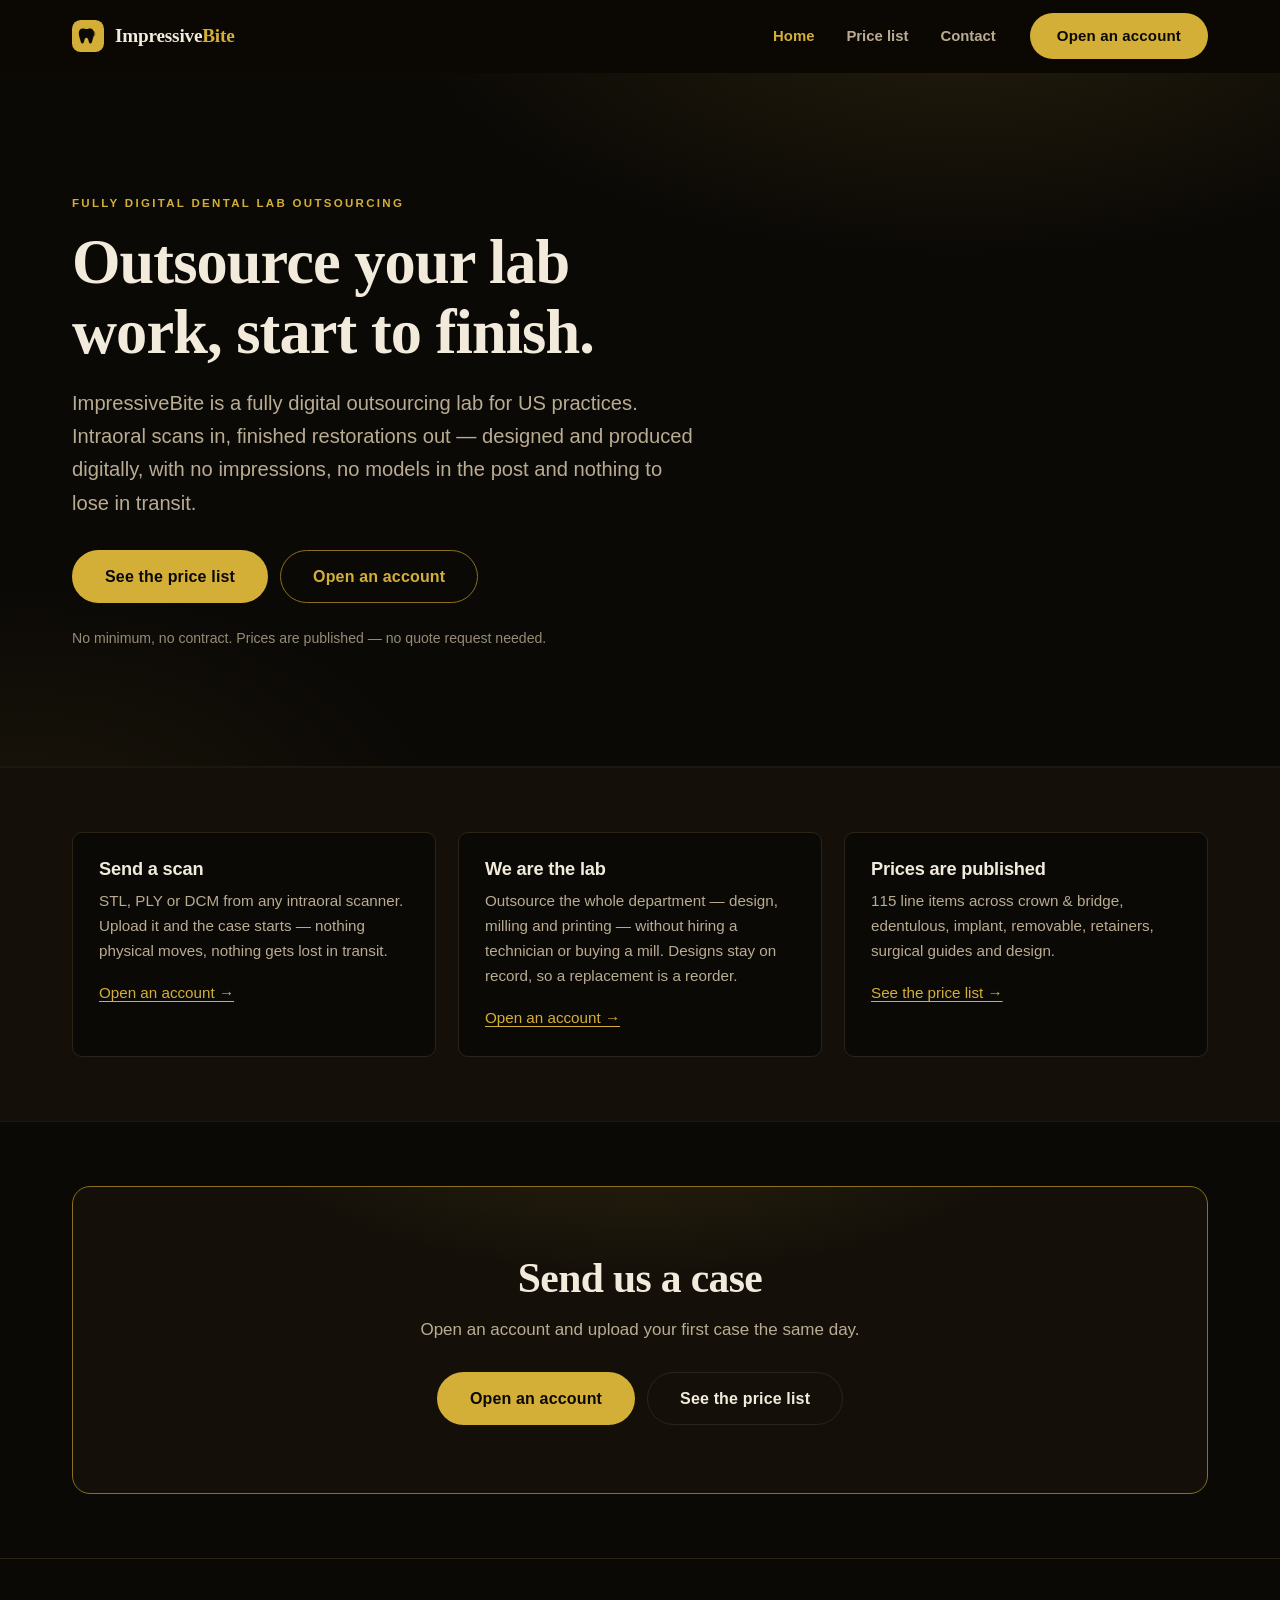
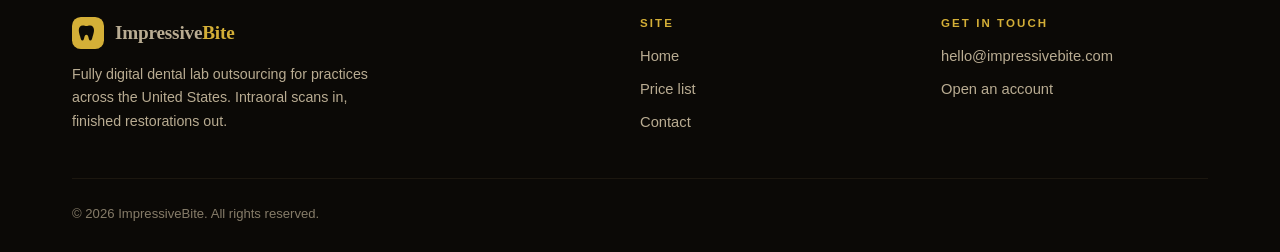
==== commit b418666a: "State the outsourcing proposition up front The site described what the lab does but not the relation" ====
--- a/index.html
+++ b/index.html
@@ -3,12 +3,12 @@
 <head>
 <meta charset="utf-8">
 <meta name="viewport" content="width=device-width, initial-scale=1">
-<title>ImpressiveBite — Fully Digital Dental Lab</title>
-<meta name="description" content="A fully digital dental lab for US practices. Intraoral scans in, finished restorations out. Crown and bridge, implants, removables, retainers and surgical guides, with the full price list online.">
+<title>ImpressiveBite — Fully Digital Dental Lab Outsourcing</title>
+<meta name="description" content="Fully digital dental lab outsourcing for US practices. Intraoral scans in, finished restorations out — crown and bridge, implants, removables, retainers and surgical guides, with the full price list published online.">
 <link rel="canonical" href="https://impressivebite.com/">
 <meta property="og:type" content="website">
-<meta property="og:title" content="ImpressiveBite — Fully Digital Dental Lab">
-<meta property="og:description" content="Intraoral scans in, finished restorations out. Full price list online.">
+<meta property="og:title" content="ImpressiveBite — Fully Digital Dental Lab Outsourcing">
+<meta property="og:description" content="Outsource your lab work, start to finish. Intraoral scans in, finished restorations out. Full price list published.">
 <meta property="og:url" content="https://impressivebite.com/">
 <meta name="theme-color" content="#0b0906">
 <link rel="icon" href="assets/img/favicon.svg" type="image/svg+xml">
@@ -51,11 +51,12 @@
   <section class="hero" style="padding:clamp(64px,9vw,120px) 0">
     <div class="wrap">
       <div style="max-width:700px">
-        <span class="eyebrow">Fully digital dental lab</span>
-        <h1>A fully digital dental lab.</h1>
+        <span class="eyebrow">Fully digital dental lab outsourcing</span>
+        <h1>Outsource your lab work, start to finish.</h1>
         <p class="hero__lede">
-          Intraoral scans in, finished restorations out. Every case is designed and produced
-          digitally — no impressions, no models in the post, nothing to lose in transit.
+          ImpressiveBite is a fully digital outsourcing lab for US practices. Intraoral scans
+          in, finished restorations out — designed and produced digitally, with no impressions,
+          no models in the post and nothing to lose in transit.
         </p>
 
         <div class="btn-row">
@@ -80,8 +81,8 @@
         </article>
 
         <article class="card reveal">
-          <h3>Digital throughout</h3>
-          <p>Designed, milled and printed from your file. The design stays on record, so a replacement is a reorder rather than another appointment.</p>
+          <h3>We are the lab</h3>
+          <p>Outsource the whole department — design, milling and printing — without hiring a technician or buying a mill. Designs stay on record, so a replacement is a reorder.</p>
           <p style="margin-bottom:0"><a href="contact.html">Open an account →</a></p>
         </article>
 
@@ -120,7 +121,7 @@
           </svg>
           <span>Impressive<em>Bite</em></span>
         </a>
-        <p>A fully digital dental lab for practices across the United States. Intraoral scans in, finished restorations out.</p>
+        <p>Fully digital dental lab outsourcing for practices across the United States. Intraoral scans in, finished restorations out.</p>
       </div>
 
       <div>
